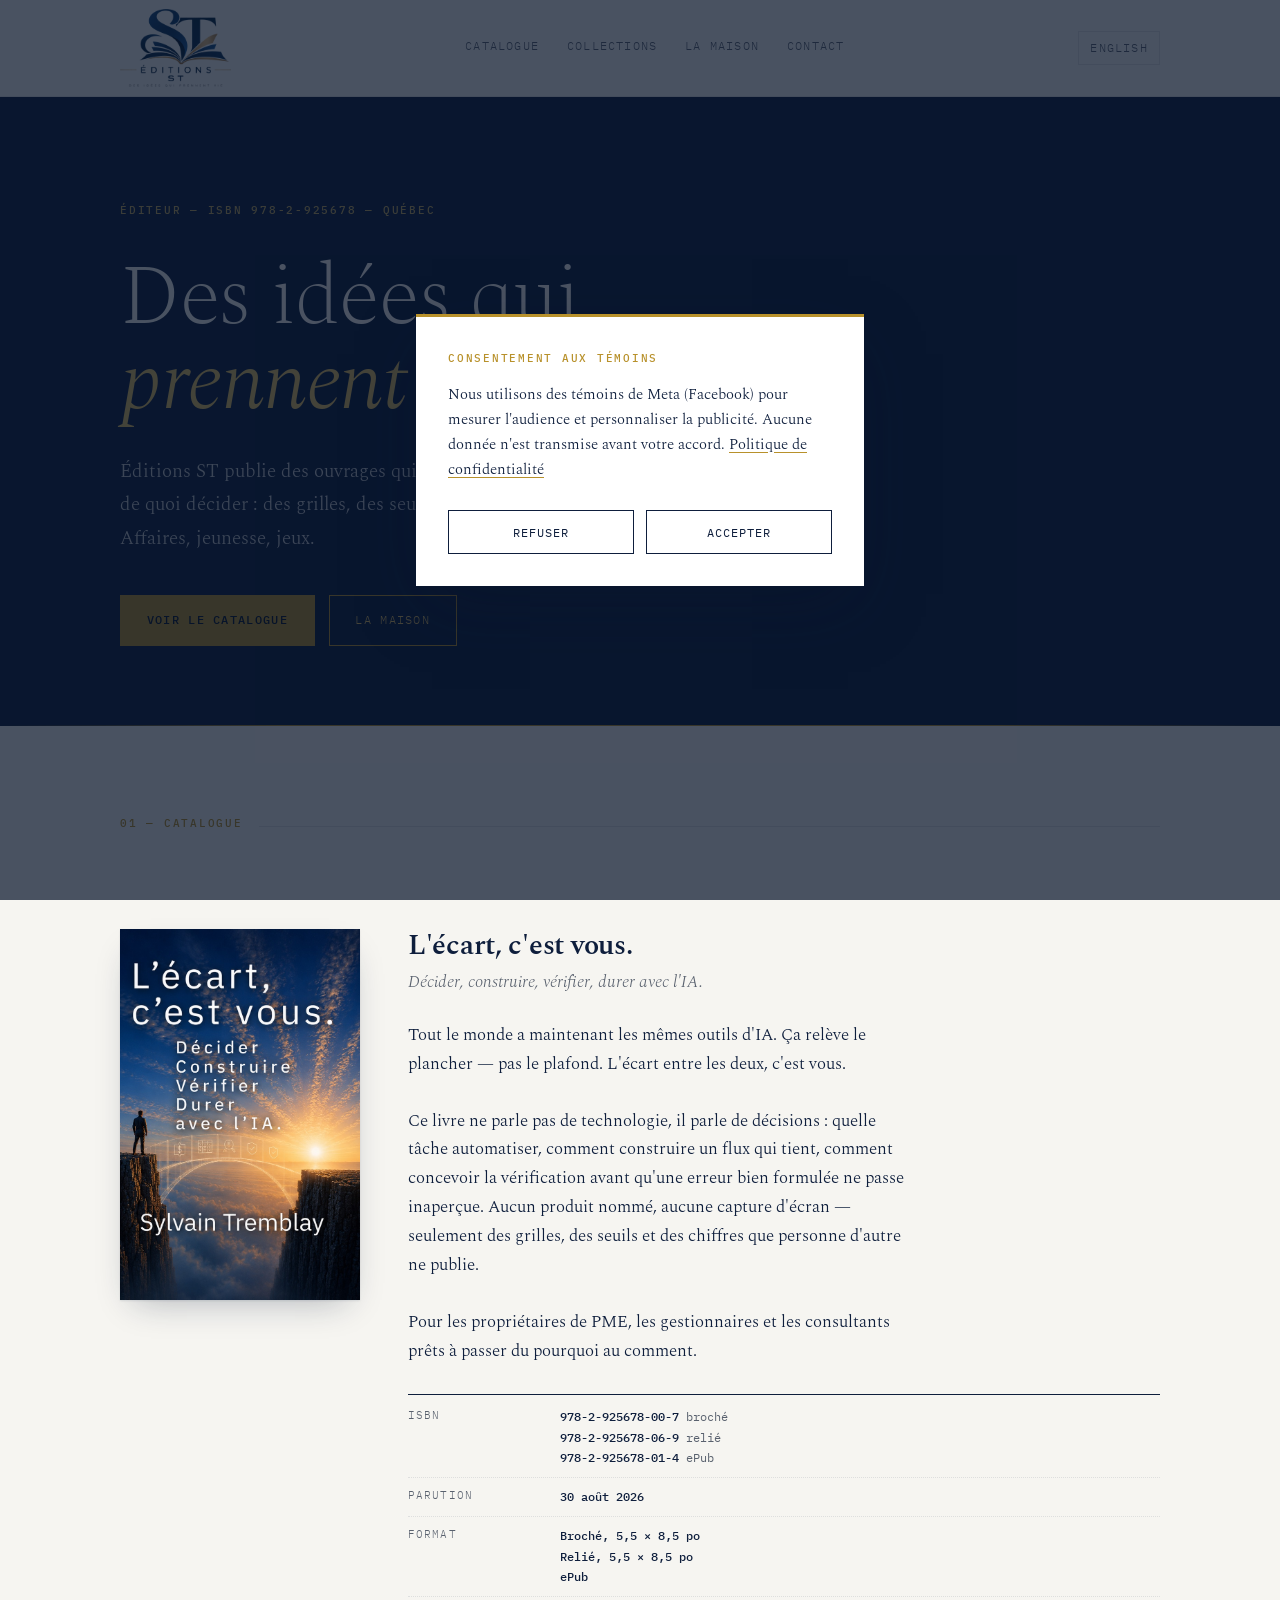
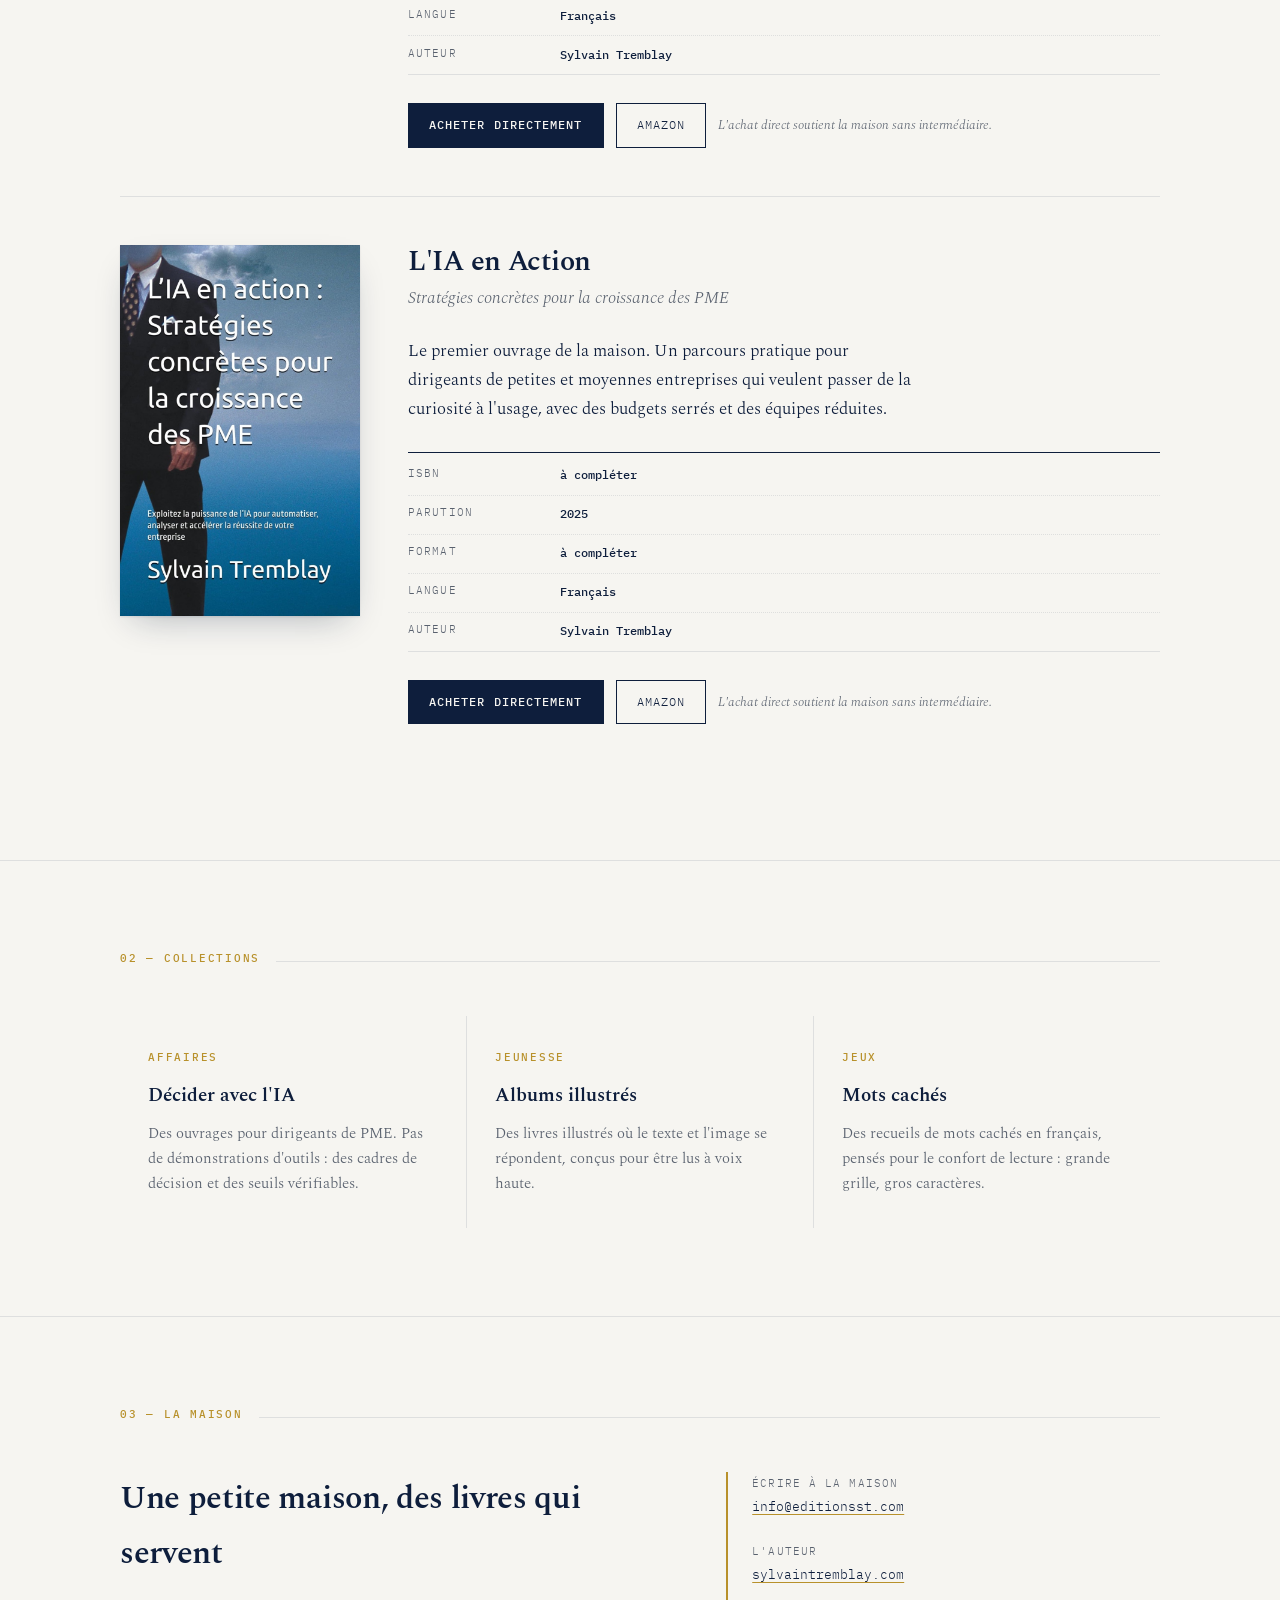
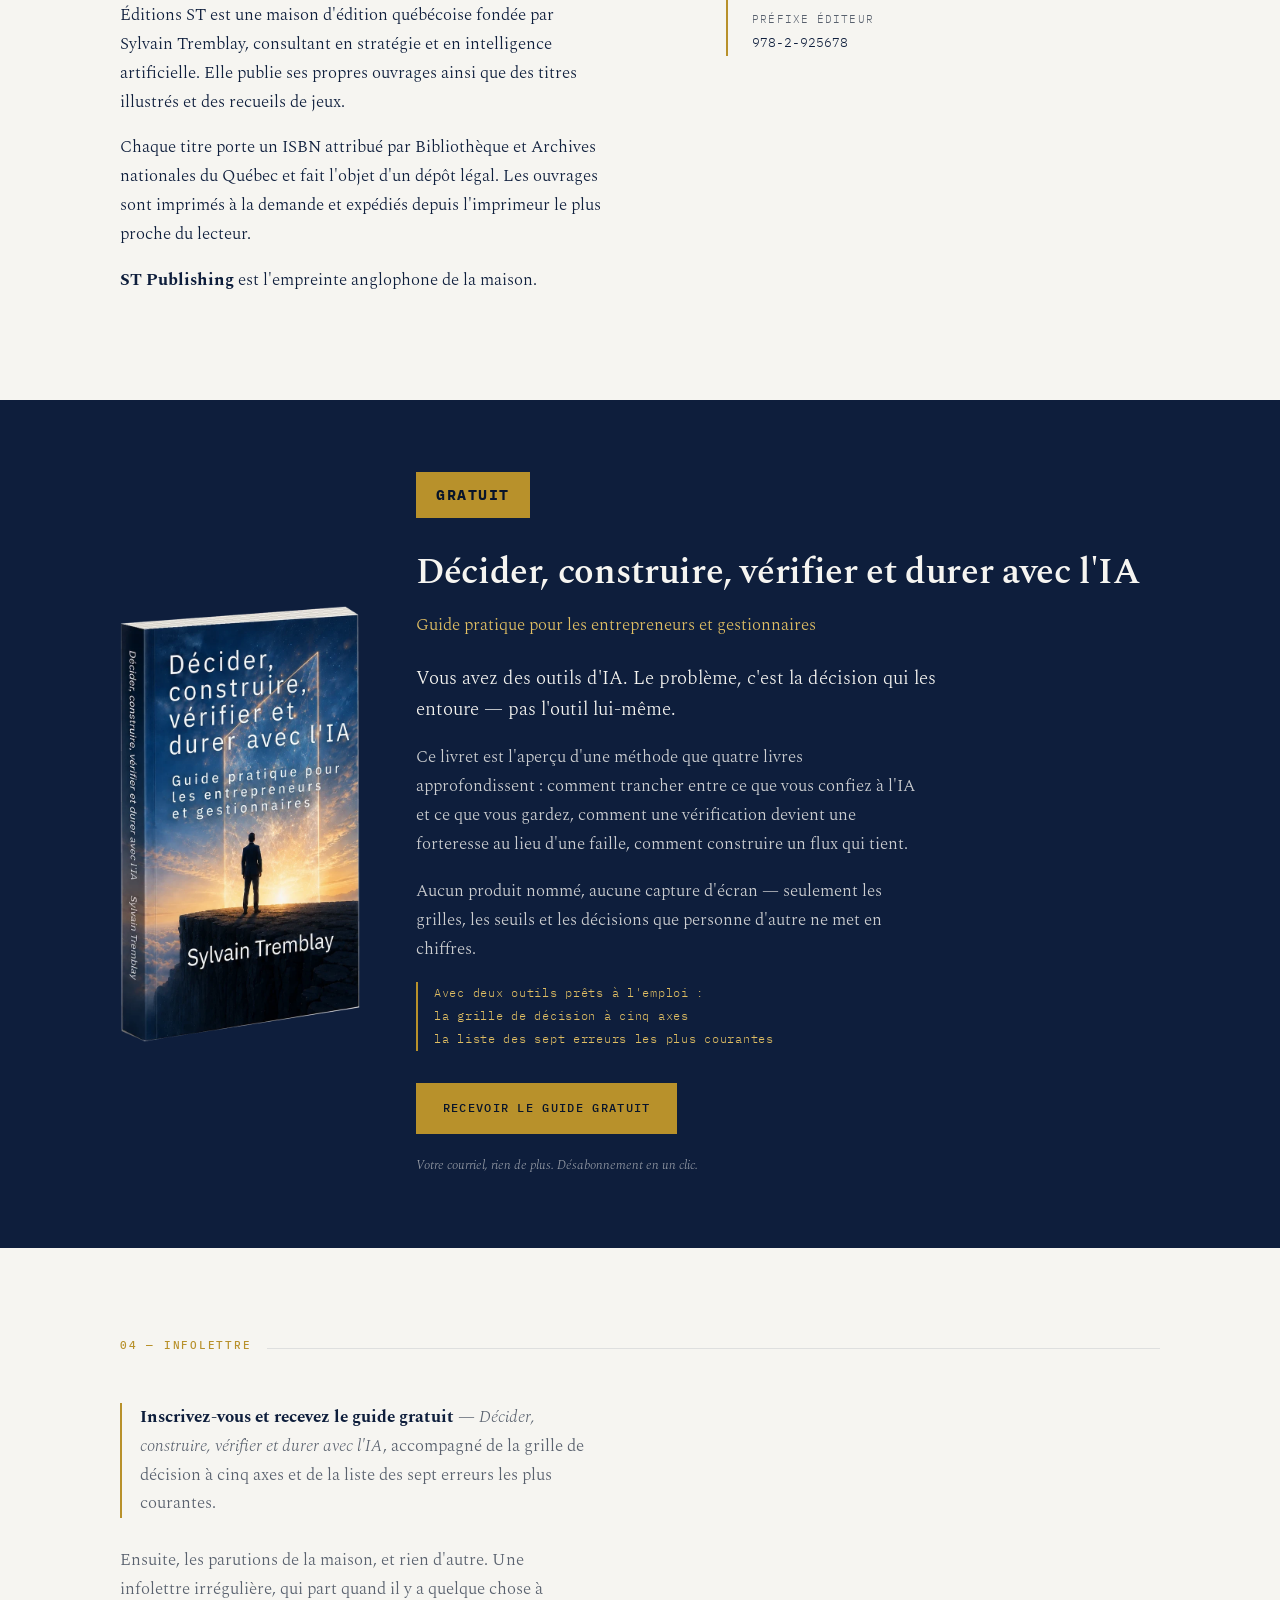
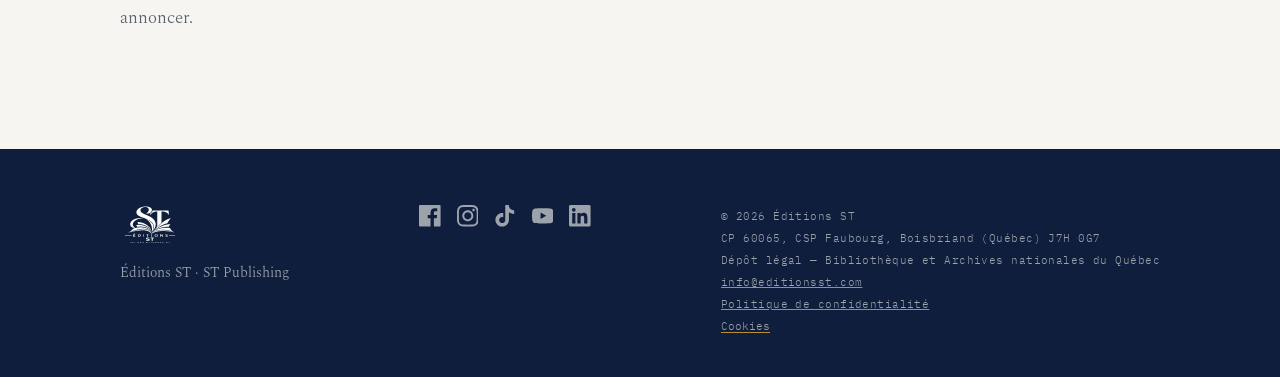
==== index.html @ 766abfbe "Ajoute les pages d'atterrissage du guide gratuit, sans modale bloquante Les publicités Meta arrivaie" ====
<!DOCTYPE html>
<html lang="fr-CA">
<head>
<meta charset="utf-8">
<meta name="viewport" content="width=device-width, initial-scale=1">
<script>
/* Les publicités du guide gratuit arrivent sur /#guide. Elles vont maintenant
   à la page d'atterrissage (formulaire dès le premier écran, sans modale) ;
   la chaîne de requête — UTM, fbclid — est conservée. Aucun lien interne du
   site n'utilise cette ancre. */
if (location.hash === "#guide") location.replace("/guide-gratuit/" + location.search);
</script>
<title>Éditions ST — Des idées qui prennent vie</title>
<meta name="description" content="Maison d'édition québécoise. Ouvrages d'affaires, jeunesse et jeux. Éditeur de Sylvain Tremblay.">
<link rel="canonical" href="https://editionsst.com/">
<link rel="alternate" hreflang="fr-CA" href="https://editionsst.com/">
<link rel="alternate" hreflang="en" href="https://editionsst.com/en/">
<link rel="alternate" hreflang="x-default" href="https://editionsst.com/">
<meta property="og:title" content="Éditions ST — Des idées qui prennent vie">
<meta property="og:description" content="Maison d'édition québécoise. Ouvrages d'affaires, jeunesse et jeux.">
<meta property="og:type" content="website">
<meta property="og:locale" content="fr_CA">
<meta property="og:url" content="https://editionsst.com/">
<meta property="og:image" content="https://editionsst.com/assets/og-editions-st.png">
<link rel="icon" href="assets/icone-st.png">
<link rel="preconnect" href="https://fonts.googleapis.com">
<link rel="preconnect" href="https://fonts.gstatic.com" crossorigin>
<link href="https://fonts.googleapis.com/css2?family=Spectral:ital,wght@0,200;0,300;0,400;0,600;0,700;1,300;1,400&family=IBM+Plex+Mono:wght@400;500&display=swap" rel="stylesheet">
<link rel="stylesheet" href="assets/style.css">
<script type="application/ld+json">
{
  "@context": "https://schema.org",
  "@graph": [
    {
      "@type": "Organization",
      "@id": "https://editionsst.com/#editions-st",
      "name": "Éditions ST",
      "url": "https://editionsst.com/",
      "logo": "https://editionsst.com/assets/logo-editions-st.png",
      "email": "info@editionsst.com",
      "address": {
        "@type": "PostalAddress",
        "addressRegion": "QC",
        "addressCountry": "CA"
      },
      "founder": {
        "@id": "https://sylvaintremblay.com/#sylvain-tremblay"
      },
      "description": "Maison d'édition québécoise fondée par Sylvain Tremblay. Chaque titre porte un ISBN attribué par Bibliothèque et Archives nationales du Québec et fait l'objet d'un dépôt légal."
    },
    {
      "@type": "Person",
      "@id": "https://sylvaintremblay.com/#sylvain-tremblay",
      "name": "Sylvain Tremblay",
      "url": "https://sylvaintremblay.com"
    },
    {
      "@type": "Book",
      "@id": "https://editionsst.com/#lecart-cest-vous",
      "name": "L'écart, c'est vous.",
      "author": {
        "@id": "https://sylvaintremblay.com/#sylvain-tremblay"
      },
      "publisher": {
        "@id": "https://editionsst.com/#editions-st"
      },
      "inLanguage": "fr-CA",
      "datePublished": "2026-08-30",
      "image": "https://editionsst.com/assets/couverture-lecart-cest-vous.jpg",
      "description": "Tout le monde a maintenant les mêmes outils d'IA. Ça relève le plancher — pas le plafond. L'écart entre les deux, c'est vous. Ce livre ne parle pas de technologie, il parle de décisions : quelle tâche automatiser, comment construire un flux qui tient, comment concevoir la vérification avant qu'une erreur bien formulée ne passe inaperçue. Aucun produit nommé, aucune capture d'écran — seulement des grilles, des seuils et des chiffres que personne d'autre ne publie. Pour les propriétaires de PME, les gestionnaires et les consultants prêts à passer du pourquoi au comment.",
      "sameAs": [
        "https://books.by/st-publishing/lecart-cest-vous",
        "https://www.amazon.ca/dp/B0HFWV11BX"
      ],
      "alternativeHeadline": "Décider, construire, vérifier, durer avec l'IA.",
      "isbn": "978-2-925678-00-7",
      "workExample": [
        {
          "@type": "Book",
          "bookFormat": "https://schema.org/Paperback",
          "isbn": "978-2-925678-00-7",
          "inLanguage": "fr-CA"
        },
        {
          "@type": "Book",
          "bookFormat": "https://schema.org/Hardcover",
          "isbn": "978-2-925678-06-9",
          "inLanguage": "fr-CA"
        },
        {
          "@type": "Book",
          "bookFormat": "https://schema.org/EBook",
          "isbn": "978-2-925678-01-4",
          "inLanguage": "fr-CA"
        }
      ]
    },
    {
      "@type": "Book",
      "@id": "https://editionsst.com/#lia-en-action",
      "name": "L'IA en Action",
      "author": {
        "@id": "https://sylvaintremblay.com/#sylvain-tremblay"
      },
      "publisher": {
        "@id": "https://editionsst.com/#editions-st"
      },
      "inLanguage": "fr-CA",
      "datePublished": "2025",
      "image": "https://editionsst.com/assets/couverture-lia-en-action.jpg",
      "description": "Le premier ouvrage de la maison. Un parcours pratique pour dirigeants de petites et moyennes entreprises qui veulent passer de la curiosité à l'usage, avec des budgets serrés et des équipes réduites.",
      "sameAs": [
        "https://books.by/st-publishing/lia-en-action",
        "https://www.amazon.ca/dp/B0FLF2NHRM"
      ],
      "alternativeHeadline": "Stratégies concrètes pour la croissance des PME"
    }
  ]
}
</script>
<!-- Pixel Meta : chargé uniquement après consentement, voir assets/consentement.js -->
<script src="assets/consentement.js" defer></script>
<script src="assets/infolettre.js" defer></script>
<script src="assets/promo.js" defer></script>
</head>
<body>

<header class="bandeau">
  <div class="enveloppe">
    <a class="marque" href="#">
      <img src="assets/logo-editions-st.png" alt="Éditions ST">
    </a>
    <nav class="menu">
      <a href="#catalogue">Catalogue</a>
      <a href="#collections">Collections</a>
      <a href="#maison">La maison</a>
      <a href="#contact">Contact</a>
    </nav>
    <a class="langue" href="/en/" hreflang="en" lang="en">English</a>
  </div>
</header>

<section class="hero">
  <div class="enveloppe">
    <span class="etiquette prefixe">Éditeur — ISBN 978-2-925678 — Québec</span>
    <h1>Des idées qui <em>prennent vie</em></h1>
    <p>Éditions ST publie des ouvrages qui donnent au lecteur de quoi décider : des grilles, des seuils, des repères. Affaires, jeunesse, jeux.</p>
    <div class="actions">
      <a class="bouton plein" href="#catalogue">Voir le catalogue</a>
      <a class="bouton vide" href="#maison">La maison</a>
    </div>
  </div>
</section>

<section class="section" id="catalogue">
  <div class="enveloppe">
    <div class="titre-section">
      <span class="etiquette">01 — Catalogue</span>
      <span class="trait"></span>
    </div>

    <article class="ouvrage">
      <div class="couverture liee">
        <a href="/lecart-cest-vous/"><img src="assets/couverture-lecart-cest-vous.jpg" alt="Couverture de L'écart, c'est vous."></a>
      </div>
      <div>
        <h3><a href="/lecart-cest-vous/">L'écart, c'est vous.</a></h3>
        <p class="sous-titre">Décider, construire, vérifier, durer avec l'IA.</p>
        <p class="resume">Tout le monde a maintenant les mêmes outils d'IA. Ça relève le plancher — pas le plafond. L'écart entre les deux, c'est vous.</p>
        <p class="resume">Ce livre ne parle pas de technologie, il parle de décisions : quelle tâche automatiser, comment construire un flux qui tient, comment concevoir la vérification avant qu'une erreur bien formulée ne passe inaperçue. Aucun produit nommé, aucune capture d'écran — seulement des grilles, des seuils et des chiffres que personne d'autre ne publie.</p>
        <p class="resume">Pour les propriétaires de PME, les gestionnaires et les consultants prêts à passer du pourquoi au comment.</p>
        <dl class="fiche">
          <div><dt>ISBN</dt><dd>978-2-925678-00-7 <span class="mention-format">broché</span><br>978-2-925678-06-9 <span class="mention-format">relié</span><br>978-2-925678-01-4 <span class="mention-format">ePub</span></dd></div>
          <div><dt>Parution</dt><dd>30 août 2026</dd></div>
          <div><dt>Format</dt><dd>Broché, 5,5 × 8,5 po<br>Relié, 5,5 × 8,5 po<br>ePub</dd></div>
          <div><dt>Langue</dt><dd>Français</dd></div>
          <div><dt>Auteur</dt><dd>Sylvain Tremblay</dd></div>
        </dl>
        <div class="achats">
          <a class="achat direct" href="https://books.by/st-publishing/lecart-cest-vous" rel="noopener">Acheter directement</a>
          <a class="achat autre" href="https://www.amazon.ca/dp/B0HFWV11BX" rel="noopener">Amazon</a>
          <span class="note-achat">L'achat direct soutient la maison sans intermédiaire.</span>
        </div>
      </div>
    </article>

    <article class="ouvrage">
      <div class="couverture liee">
        <a href="/lia-en-action/"><img src="assets/couverture-lia-en-action.jpg" alt="Couverture de L'IA en Action"></a>
      </div>
      <div>
        <h3><a href="/lia-en-action/">L'IA en Action</a></h3>
        <p class="sous-titre">Stratégies concrètes pour la croissance des PME</p>
        <p class="resume">Le premier ouvrage de la maison. Un parcours pratique pour dirigeants de petites et moyennes entreprises qui veulent passer de la curiosité à l'usage, avec des budgets serrés et des équipes réduites.</p>
        <dl class="fiche">
          <div><dt>ISBN</dt><dd class="a-completer">à compléter</dd></div>
          <div><dt>Parution</dt><dd>2025</dd></div>
          <div><dt>Format</dt><dd class="a-completer">à compléter</dd></div>
          <div><dt>Langue</dt><dd>Français</dd></div>
          <div><dt>Auteur</dt><dd>Sylvain Tremblay</dd></div>
        </dl>
        <div class="achats">
          <a class="achat direct" href="https://books.by/st-publishing/lia-en-action" rel="noopener">Acheter directement</a>
          <a class="achat autre" href="https://www.amazon.ca/dp/B0FLF2NHRM" rel="noopener">Amazon</a>
          <span class="note-achat">L'achat direct soutient la maison sans intermédiaire.</span>
        </div>
      </div>
    </article>
  </div>
</section>

<section class="section" id="collections">
  <div class="enveloppe">
    <div class="titre-section">
      <span class="etiquette">02 — Collections</span>
      <span class="trait"></span>
    </div>
    <div class="collections">
      <div class="collection">
        <span class="etiquette">Affaires</span>
        <h3>Décider avec l'IA</h3>
        <p>Des ouvrages pour dirigeants de PME. Pas de démonstrations d'outils : des cadres de décision et des seuils vérifiables.</p>
      </div>
      <div class="collection">
        <span class="etiquette">Jeunesse</span>
        <h3>Albums illustrés</h3>
        <p>Des livres illustrés où le texte et l'image se répondent, conçus pour être lus à voix haute.</p>
      </div>
      <div class="collection">
        <span class="etiquette">Jeux</span>
        <h3>Mots cachés</h3>
        <p>Des recueils de mots cachés en français, pensés pour le confort de lecture : grande grille, gros caractères.</p>
      </div>
    </div>
  </div>
</section>

<section class="section" id="maison">
  <div class="enveloppe">
    <div class="titre-section">
      <span class="etiquette">03 — La maison</span>
      <span class="trait"></span>
    </div>
    <div class="maison">
      <div>
        <h2 style="margin-bottom:1.25rem">Une petite maison, des livres qui servent</h2>
        <p>Éditions ST est une maison d'édition québécoise fondée par Sylvain Tremblay, consultant en stratégie et en intelligence artificielle. Elle publie ses propres ouvrages ainsi que des titres illustrés et des recueils de jeux.</p>
        <p>Chaque titre porte un ISBN attribué par Bibliothèque et Archives nationales du Québec et fait l'objet d'un dépôt légal. Les ouvrages sont imprimés à la demande et expédiés depuis l'imprimeur le plus proche du lecteur.</p>
        <p><strong>ST Publishing</strong> est l'empreinte anglophone de la maison.</p>
      </div>
      <div class="coordonnees" id="contact">
        <span>Écrire à la maison</span>
        <a href="mailto:info@editionsst.com">info@editionsst.com</a>
        <span>L'auteur</span>
        <a href="https://sylvaintremblay.com">sylvaintremblay.com</a>
        <span>Préfixe éditeur</span>
        978-2-925678
      </div>
    </div>
  </div>
</section>

<section class="gratuit" id="guide">
  <div class="enveloppe">
    <figure class="couverture-guide">
      <img src="assets/couverture-guide-decider-construire-3d.webp" alt="Le guide Décider, construire, vérifier et durer avec l'IA, vu de trois quarts" width="620" height="1126">
    </figure>
    <div>
      <span class="pastille">Gratuit</span>
      <a class="bouton plein cta-mobile" href="#infolettre">Recevoir le guide gratuit</a>
      <h2>Décider, construire, vérifier et durer avec l'IA</h2>
      <p class="sous-titre">Guide pratique pour les entrepreneurs et gestionnaires</p>
      <p class="accroche">Vous avez des outils d'IA. Le problème, c'est la décision qui les entoure — pas l'outil lui-même.</p>
      <p class="detail">Ce livret est l'aperçu d'une méthode que quatre livres approfondissent : comment trancher entre ce que vous confiez à l'IA et ce que vous gardez, comment une vérification devient une forteresse au lieu d'une faille, comment construire un flux qui tient.</p>
      <p class="detail">Aucun produit nommé, aucune capture d'écran — seulement les grilles, les seuils et les décisions que personne d'autre ne met en chiffres.</p>
      <p class="cadeaux">Avec deux outils prêts à l'emploi :<br>la grille de décision à cinq axes<br>la liste des sept erreurs les plus courantes</p>
      <div class="actions">
        <a class="bouton plein" href="#infolettre">Recevoir le guide gratuit</a>
      </div>
      <p class="mention">Votre courriel, rien de plus. Désabonnement en un clic.</p>
    </div>
  </div>
</section>

<section class="section" id="infolettre">
  <div class="enveloppe">
    <div class="titre-section">
      <span class="etiquette">04 — Infolettre</span>
      <span class="trait"></span>
    </div>
    <div class="infolettre">
      <p class="offre"><strong>Inscrivez-vous et recevez le guide gratuit</strong> — <em>Décider, construire, vérifier et durer avec l'IA</em>, accompagné de la grille de décision à cinq axes et de la liste des sept erreurs les plus courantes.</p>
      <p>Ensuite, les parutions de la maison, et rien d'autre. Une infolettre irrégulière, qui part quand il y a quelque chose à annoncer.</p>
      <script async src="https://eocampaign1.com/form/5be2a722-a8c5-11f1-b844-5f5ccf2ed10a.js" data-form="5be2a722-a8c5-11f1-b844-5f5ccf2ed10a"></script>
    </div>
  </div>
</section>

<footer class="pied">
  <div class="enveloppe">
    <div>
      <img src="assets/logo-editions-st-blanc.png" alt="Éditions ST">
      <div>Éditions ST · ST Publishing</div>
    </div>
    <div class="reseaux" aria-label="Réseaux sociaux">
      <a href="https://www.facebook.com/profile.php?id=61593653886835" aria-label="Facebook" title="Facebook"><svg viewBox="0 0 24 24" fill="currentColor" aria-hidden="true"><path d="M22.675 0h-21.35C.595 0 0 .592 0 1.326v21.348C0 23.408.595 24 1.325 24H12.82V14.706h-3.13v-3.62h3.13V8.413c0-3.1 1.894-4.788 4.659-4.788 1.325 0 2.464.099 2.795.143v3.24h-1.918c-1.504 0-1.795.715-1.795 1.763v2.312h3.587l-.467 3.62h-3.12V24h6.116C23.406 24 24 23.408 24 22.674V1.326C24 .592 23.406 0 22.675 0z"/></svg></a>
      <a href="https://www.instagram.com/editions_st/" aria-label="Instagram" title="Instagram"><svg viewBox="0 0 24 24" fill="currentColor" aria-hidden="true"><path d="M12 0C8.74 0 8.333.015 7.053.072 5.775.132 4.905.333 4.14.63c-.789.306-1.459.717-2.126 1.384S.935 3.35.63 4.14C.333 4.905.131 5.775.072 7.053.012 8.333 0 8.74 0 12s.015 3.667.072 4.947c.06 1.277.261 2.148.558 2.913.306.788.717 1.459 1.384 2.126.667.666 1.336 1.079 2.126 1.384.766.296 1.636.499 2.913.558C8.333 23.988 8.74 24 12 24s3.667-.015 4.947-.072c1.277-.06 2.148-.262 2.913-.558.788-.306 1.459-.718 2.126-1.384.666-.667 1.079-1.335 1.384-2.126.296-.765.499-1.636.558-2.913.06-1.28.072-1.687.072-4.947s-.015-3.667-.072-4.947c-.06-1.277-.262-2.149-.558-2.913-.306-.789-.718-1.459-1.384-2.126C21.319 1.347 20.651.935 19.86.63c-.765-.297-1.636-.499-2.913-.558C15.667.012 15.26 0 12 0zm0 2.16c3.203 0 3.585.016 4.85.071 1.17.055 1.805.249 2.227.415.562.217.96.477 1.382.896.419.42.679.819.896 1.381.164.422.36 1.057.413 2.227.057 1.266.07 1.646.07 4.85s-.015 3.585-.074 4.85c-.061 1.17-.256 1.805-.421 2.227-.224.562-.479.96-.899 1.382-.419.419-.824.679-1.38.896-.42.164-1.065.36-2.235.413-1.274.057-1.649.07-4.859.07-3.211 0-3.586-.015-4.859-.074-1.171-.061-1.816-.256-2.236-.421-.569-.224-.96-.479-1.379-.899-.421-.419-.69-.824-.9-1.38-.165-.42-.359-1.065-.42-2.235-.045-1.26-.061-1.649-.061-4.844 0-3.196.016-3.586.061-4.861.061-1.17.255-1.814.42-2.234.21-.57.479-.96.9-1.381.419-.419.81-.689 1.379-.898.42-.166 1.051-.361 2.221-.421 1.275-.045 1.65-.06 4.859-.06l.045.03zm0 3.678c-3.405 0-6.162 2.76-6.162 6.162 0 3.405 2.76 6.162 6.162 6.162 3.405 0 6.162-2.76 6.162-6.162 0-3.405-2.76-6.162-6.162-6.162zM12 16c-2.21 0-4-1.79-4-4s1.79-4 4-4 4 1.79 4 4-1.79 4-4 4zm7.846-10.405c0 .795-.646 1.44-1.44 1.44-.795 0-1.44-.646-1.44-1.44 0-.794.646-1.439 1.44-1.439.793-.001 1.44.645 1.44 1.439z"/></svg></a>
      <a href="https://www.tiktok.com/@editions.st" aria-label="TikTok" title="TikTok"><svg viewBox="0 0 24 24" fill="currentColor" aria-hidden="true"><path d="M12.525.02c1.31-.02 2.61-.01 3.91-.02.08 1.53.63 3.09 1.75 4.17 1.12 1.11 2.7 1.62 4.24 1.79v4.03c-1.44-.05-2.89-.35-4.2-.97-.57-.26-1.1-.59-1.62-.93-.01 2.92.01 5.84-.02 8.75-.08 1.4-.54 2.79-1.35 3.94-1.31 1.92-3.58 3.17-5.91 3.21-1.43.08-2.86-.31-4.08-1.03-2.02-1.19-3.44-3.37-3.65-5.71-.02-.5-.03-1-.01-1.49.18-1.9 1.12-3.72 2.58-4.96 1.66-1.44 3.98-2.13 6.15-1.72.02 1.48-.04 2.96-.04 4.44-.99-.32-2.15-.23-3.02.37-.63.41-1.11 1.04-1.36 1.75-.21.51-.15 1.07-.14 1.61.24 1.64 1.82 3.02 3.5 2.87 1.12-.01 2.19-.66 2.77-1.61.19-.33.4-.67.41-1.06.1-1.79.06-3.57.07-5.36.01-4.03-.01-8.05.02-12.07z"/></svg></a>
      <a href="https://www.youtube.com/@EditionsST" aria-label="YouTube" title="YouTube"><svg viewBox="0 0 24 24" fill="currentColor" aria-hidden="true"><path d="M23.498 6.186a3.016 3.016 0 0 0-2.122-2.136C19.505 3.545 12 3.545 12 3.545s-7.505 0-9.377.505A3.017 3.017 0 0 0 .502 6.186 31.6 31.6 0 0 0 0 12a31.6 31.6 0 0 0 .502 5.814 3.016 3.016 0 0 0 2.122 2.136c1.871.505 9.376.505 9.376.505s7.505 0 9.377-.505a3.015 3.015 0 0 0 2.122-2.136A31.6 31.6 0 0 0 24 12a31.6 31.6 0 0 0-.502-5.814zM9.545 15.568V8.432L15.818 12l-6.273 3.568z"/></svg></a>
      <a href="https://www.linkedin.com/company/%C3%A9ditions-st/" aria-label="LinkedIn" title="LinkedIn"><svg viewBox="0 0 24 24" fill="currentColor" aria-hidden="true"><path d="M20.447 20.452h-3.554v-5.569c0-1.328-.027-3.037-1.852-3.037-1.853 0-2.136 1.445-2.136 2.939v5.667H9.351V9h3.414v1.561h.046c.477-.9 1.637-1.85 3.37-1.85 3.601 0 4.267 2.37 4.267 5.455v6.286zM5.337 7.433a2.062 2.062 0 1 1 0-4.125 2.062 2.062 0 0 1 0 4.125zM7.119 20.452H3.554V9h3.565v11.452zM22.225 0H1.771C.792 0 0 .774 0 1.729v20.542C0 23.227.792 24 1.771 24h20.451C23.2 24 24 23.227 24 22.271V1.729C24 .774 23.2 0 22.222 0z"/></svg></a>
    </div>
    <div class="legal">
      © <span id="annee">2026</span> Éditions ST<br>
      CP 60065, CSP Faubourg, Boisbriand (Québec) J7H 0G7<br>
      Dépôt légal — Bibliothèque et Archives nationales du Québec<br>
      <a href="mailto:info@editionsst.com">info@editionsst.com</a><br>
      <a href="/confidentialite/">Politique de confidentialité</a><br>
      <button type="button" class="lien-cookies" data-cookies-preferences>Cookies</button>
    </div>
  </div>
</footer>

<script>document.getElementById('annee').textContent=new Date().getFullYear();</script>
<!-- Cloudflare Web Analytics --><script type='module' src='https://static.cloudflareinsights.com/beacon.min.js' data-cf-beacon='{"token": "33d57bd1f9394815b605dad995699d8e"}'></script><!-- End Cloudflare Web Analytics -->
</body>
</html>
---- assets/style.css ----
:root{
  --encre:#0E1E3C;
  --encre-profond:#08142A;
  --encre-voile:rgba(14,30,60,.10);
  --or:#B8912B;
  --or-clair:#E0BE63;
  --papier:#F6F5F1;
  --papier-pur:#FFFFFF;
  --gris:#59616E;
  --mesure:68rem;
  /* Hauteur de référence des logos du bandeau. Les deux marques sont recadrées au
     contenu (aucune marge dans le PNG), donc c'est la hauteur réellement visible. */
  --hauteur-logo:4.5rem;
  /* Correction optique, voir CLAUDE.md : à hauteur totale égale l'emblème français
     paraît plus petit, son nom tenant sur deux lignes contre une en anglais. */
  --echelle-logo:1;
}
*{box-sizing:border-box}
html{scroll-behavior:smooth}
@media (prefers-reduced-motion:reduce){html{scroll-behavior:auto}*{animation:none!important;transition:none!important}}
body{
  margin:0;
  background:var(--papier);
  color:var(--encre);
  font-family:"Spectral",Georgia,serif;
  font-weight:300;
  font-size:1.0625rem;
  line-height:1.7;
  -webkit-font-smoothing:antialiased;
}
img{max-width:100%;display:block}
a{color:inherit}
:focus-visible{outline:2px solid var(--or);outline-offset:3px}

.enveloppe{width:100%;max-width:var(--mesure);margin:0 auto;padding:0 1.5rem}

/* ---- Étiquette monospace : la trame bibliographique de la maison ---- */
.etiquette{
  font-family:"IBM Plex Mono",ui-monospace,monospace;
  font-size:.6875rem;
  letter-spacing:.16em;
  text-transform:uppercase;
  font-weight:500;
}

/* ---- En-tête ---- */
.bandeau{
  position:sticky;top:0;z-index:20;
  background:rgba(246,245,241,.94);
  backdrop-filter:saturate(1.4) blur(8px);
  border-bottom:1px solid var(--encre-voile);
}
.bandeau .enveloppe{
  display:flex;align-items:center;justify-content:space-between;
  gap:1.5rem;min-height:calc(var(--hauteur-logo) + 1.5rem);
}
.marque{display:flex;align-items:center;gap:.75rem;text-decoration:none}
.marque img{height:calc(var(--hauteur-logo) * var(--echelle-logo));width:auto}
/* Le dessin livre+ST occupe 70,8 % de la hauteur du fichier français contre 75,9 %
   du fichier anglais : sans ce facteur, le livre français sort 7,2 % plus court.
   Seule l'image grandit — le min-height du bandeau reste calé sur --hauteur-logo,
   donc les deux pages gardent un bandeau de même hauteur. */
:root:lang(fr){--echelle-logo:1.072}
.marque .nom{font-weight:600;letter-spacing:.02em;font-size:1.0625rem}
.menu{display:flex;gap:1.75rem;align-items:center}
.menu a{
  text-decoration:none;color:var(--gris);
  font-family:"IBM Plex Mono",monospace;font-size:.75rem;
  letter-spacing:.1em;text-transform:uppercase;
  padding-bottom:2px;border-bottom:1px solid transparent;
  transition:color .2s,border-color .2s;
}
.menu a:hover{color:var(--encre);border-color:var(--or)}
@media(max-width:44rem){.menu{display:none}}

/* ---- Hero ---- */
.hero{
  background:var(--encre);
  color:var(--papier);
  padding:6.5rem 0 5rem;
  position:relative;overflow:hidden;
}
.hero::after{
  content:"";position:absolute;left:0;right:0;bottom:0;height:1px;
  background:linear-gradient(90deg,transparent,var(--or) 22%,var(--or) 78%,transparent);
}
.hero .prefixe{
  color:var(--or-clair);opacity:.85;margin-bottom:2.25rem;
  display:block;
}
.hero h1{
  font-weight:200;
  font-size:clamp(2.75rem,8vw,5.25rem);
  line-height:1.02;
  letter-spacing:-.015em;
  margin:0 0 1.75rem;
  max-width:16ch;
}
.hero h1 em{font-style:italic;color:var(--or-clair);font-weight:300}
.hero p{
  max-width:46ch;font-size:1.1875rem;line-height:1.75;
  color:rgba(246,245,241,.78);margin:0 0 2.5rem;
}
.actions{display:flex;flex-wrap:wrap;gap:.875rem}
.bouton{
  display:inline-block;text-decoration:none;
  font-family:"IBM Plex Mono",monospace;font-size:.75rem;
  letter-spacing:.11em;text-transform:uppercase;
  padding:.9rem 1.6rem;border:1px solid var(--or);
  transition:background .2s,color .2s;
}
.bouton.plein{background:var(--or);color:var(--encre-profond);font-weight:500}
.bouton.plein:hover{background:var(--or-clair)}
.bouton.vide{color:var(--or-clair)}
.bouton.vide:hover{background:rgba(184,145,43,.14)}

/* ---- Sections ---- */
/* Le bandeau est collant et haut de 96px : sans ce décalage, arriver par une
   ancre place le haut de la section sous le bandeau. */
section[id]{scroll-margin-top:6.5rem}
.section{padding:5.5rem 0}
.section + .section{border-top:1px solid var(--encre-voile)}
.titre-section{
  display:flex;align-items:baseline;gap:1rem;
  margin:0 0 3rem;
}
.titre-section .etiquette{color:var(--or);white-space:nowrap}
.titre-section .trait{flex:1;height:1px;background:var(--encre-voile)}
h2{
  font-weight:600;font-size:clamp(1.5rem,3.5vw,2rem);
  letter-spacing:-.01em;margin:0;
}

/* ---- Fiche d'ouvrage : le catalogue d'éditeur ---- */
.ouvrage{
  display:grid;
  grid-template-columns:minmax(0,15rem) minmax(0,1fr);
  gap:3rem;
  padding:3rem 0;
}
.ouvrage + .ouvrage{border-top:1px solid var(--encre-voile)}
.couverture{
  background:var(--papier-pur);
  box-shadow:0 1px 2px rgba(14,30,60,.10),0 14px 34px -14px rgba(14,30,60,.32);
  aspect-ratio:11/17;
  display:flex;align-items:center;justify-content:center;
  overflow:hidden;
}
.couverture img{width:100%;height:100%;object-fit:cover}
/* Couverture cliquable, quand l'ouvrage a sa page de vente. La classe est
   explicite plutôt qu'un :has(), pour ne dépendre d'aucun sélecteur récent.
   Le soulèvement au survol est annulé par prefers-reduced-motion. */
.couverture.liee a{display:block;width:100%;height:100%}
.couverture.liee{transition:transform .25s,box-shadow .25s}
.couverture.liee:hover{
  transform:translateY(-3px);
  box-shadow:0 2px 4px rgba(14,30,60,.12),0 22px 44px -16px rgba(14,30,60,.40);
}

/* Titre d'ouvrage menant à sa page dédiée : lien discret, filet or au survol. */
.ouvrage h3 a{color:inherit;text-decoration:none}
.ouvrage h3 a:hover{text-decoration:underline;text-decoration-color:var(--or);text-underline-offset:5px}
.ouvrage h3{
  font-weight:600;font-size:1.75rem;line-height:1.2;
  margin:0 0 .35rem;letter-spacing:-.01em;
}
.sous-titre{
  font-style:italic;color:var(--gris);
  font-size:1.0625rem;margin:0 0 1.5rem;
}
.resume{margin:0 0 1.75rem;max-width:56ch}

/* La fiche bibliographique — signature de la page */
.fiche{
  border-top:1px solid var(--encre);
  border-bottom:1px solid var(--encre-voile);
  margin:0 0 1.75rem;padding:.25rem 0 0;
  font-family:"IBM Plex Mono",monospace;
  font-size:.75rem;
}
/* Sous un titre de section (pages d'ouvrage), le filet du titre suffit :
   la bordure de la fiche ferait un second trait juste en dessous. */
.titre-section + .fiche{border-top:0;padding-top:0}
.fiche div{
  display:flex;gap:1rem;
  padding:.55rem 0;
  border-bottom:1px dotted var(--encre-voile);
}
.fiche div:last-child{border-bottom:0}
.fiche dt{
  flex:0 0 8.5rem;margin:0;
  letter-spacing:.1em;text-transform:uppercase;
  color:var(--gris);font-size:.6875rem;line-height:1.55;
}
.fiche dd{margin:0;color:var(--encre);font-weight:500}
.a-completer{color:#9AA1AC;font-weight:400}
/* Un ISBN par format : le numéro garde le poids de la fiche, le format s'efface. */
.fiche .mention-format{color:var(--gris);font-weight:400}

.achats{display:flex;flex-wrap:wrap;gap:.75rem;align-items:center}
.achat{
  text-decoration:none;
  font-family:"IBM Plex Mono",monospace;font-size:.75rem;
  letter-spacing:.09em;text-transform:uppercase;
  padding:.7rem 1.25rem;border:1px solid var(--encre);
  transition:background .2s,color .2s;
}
.achat.direct{background:var(--encre);color:var(--papier);font-weight:500}
.achat.direct:hover{background:var(--encre-profond)}
.achat.autre{color:var(--encre)}
.achat.autre:hover{background:var(--encre-voile)}
.note-achat{font-size:.8125rem;color:var(--gris);font-style:italic}
/* Marché secondaire cité dans la note : lisible comme lien, sans concurrencer
   les boutons. Même filet or que les liens du pied de page. */
.note-achat a{text-decoration-color:var(--or);text-underline-offset:2px}
.note-achat a:hover{color:var(--encre)}
@media(max-width:46rem){
  .ouvrage{grid-template-columns:1fr;gap:1.75rem}
  .couverture{max-width:12rem}
  .fiche dt{flex:0 0 6.5rem}
}

/* ---- Collections ---- */
.collections{display:grid;grid-template-columns:repeat(3,1fr);gap:1px;background:var(--encre-voile)}
.collection{background:var(--papier);padding:2rem 1.75rem}
.collection .etiquette{color:var(--or);display:block;margin-bottom:.85rem}
.collection h3{font-weight:600;font-size:1.1875rem;margin:0 0 .6rem}
.collection p{margin:0;font-size:.9375rem;color:var(--gris);line-height:1.65}
@media(max-width:46rem){.collections{grid-template-columns:1fr}}

/* ---- Maison ---- */
.maison{display:grid;grid-template-columns:1.25fr 1fr;gap:4rem;align-items:start}
.maison p{max-width:54ch}
.coordonnees{
  border-left:2px solid var(--or);padding-left:1.5rem;
  font-family:"IBM Plex Mono",monospace;font-size:.8125rem;line-height:2;
}
.coordonnees a{color:var(--encre);text-decoration-color:var(--or);text-underline-offset:3px}
.coordonnees span{display:block;color:var(--gris);font-size:.6875rem;letter-spacing:.1em;text-transform:uppercase;margin-top:1.25rem}
.coordonnees span:first-child{margin-top:0}
@media(max-width:46rem){.maison{grid-template-columns:1fr;gap:2.5rem}}

/* ---- Offre du guide gratuit ---------------------------------------------
   Bloc volontairement plus appuyé que le reste du site : fond d'encre,
   pastille dorée, appel à l'action plein. C'est la seule pièce du site dont
   le but est la conversion, pas la consultation. */
.gratuit{background:var(--encre);color:var(--papier);padding:4.5rem 0;transition:box-shadow .6s ease-out}
.gratuit .enveloppe{
  display:grid;grid-template-columns:minmax(0,15rem) minmax(0,1fr);
  gap:3.5rem;align-items:center;
}
.gratuit .couverture-guide{margin:0}
/* Le fichier est un WebP à canal alpha : le livre est détouré, le fond est
   celui de la section. Pas d'ombre CSS — elle dessinerait un rectangle
   derrière un livre en perspective, et la maquette porte déjà la sienne. */
.gratuit .couverture-guide img{width:100%;height:auto;display:block}
.pastille{
  display:inline-block;font-family:"IBM Plex Mono",monospace;
  font-size:.9375rem;letter-spacing:.1em;text-transform:uppercase;font-weight:700;
  color:var(--encre-profond);background:var(--or);padding:.65rem 1.25rem;margin-bottom:1.5rem;
}
.gratuit h2{color:var(--papier);font-size:clamp(1.6rem,3.4vw,2.25rem);margin:0 0 .5rem}
.gratuit .sous-titre{color:var(--or-clair);font-style:normal;margin:0 0 1.5rem}
.gratuit p{color:rgba(246,245,241,.82);max-width:56ch;margin:0 0 1.15rem}
.gratuit .accroche{color:var(--papier);font-size:1.1875rem;line-height:1.6}
.gratuit .cadeaux{
  font-family:"IBM Plex Mono",monospace;font-size:.75rem;letter-spacing:.06em;
  color:var(--or-clair);border-left:2px solid var(--or);padding-left:1rem;
  margin:0 0 2rem;line-height:1.9;
}
.gratuit .actions{margin-top:.5rem}
.gratuit .mention{font-size:.8125rem;color:rgba(246,245,241,.6);font-style:italic;margin:1.25rem 0 0}
/* Bouton dupliqué du premier écran mobile (voir plus bas) : cette version
   plein écran, entre badge et titre, ne sert à rien tant que l'image et le
   texte tiennent en dessous — masqué par défaut. */
.gratuit .cta-mobile{display:none}
@media(max-width:52rem){
  .gratuit .enveloppe{grid-template-columns:1fr;gap:2.5rem}
  .gratuit .couverture-guide{max-width:13rem}
}
/* Premier écran mobile (trafic publicitaire arrivant sur #guide) : le
   formulaire n'apparaissait qu'après plusieurs écrans — grande image,
   badge, titre, longs paragraphes. On resserre juste ce qu'il faut pour
   que le titre et un bouton d'appel entrent dans le premier écran, sans
   toucher à l'affichage bureau ni à la page de remerciement (qui a sa
   propre maquette double, exclue ici via :not). */
@media(max-width:30rem){
  .gratuit{padding-top:3rem}
  .gratuit .couverture-guide:not(.duo-couvertures){max-width:7rem}
  .gratuit .pastille{margin-bottom:1rem}
  .gratuit .cta-mobile{display:block;text-align:center;margin:0 0 1rem}
  .gratuit .detail{display:none}
}

/* L'offre rappelée au-dessus du formulaire lui-même. */
.infolettre .offre{
  border-left:2px solid var(--or);padding-left:1.15rem;margin:0 0 1.75rem;
}
.infolettre .offre strong{color:var(--encre)}

/* ---- Infolettre ---------------------------------------------------------
   Le script du fournisseur injecte son propre balisage et sa propre mise en
   forme. On borne la largeur et on accorde champs et bouton à la typographie
   de la maison, sans chercher à tout reprendre : une mise à jour de leur
   côté ne doit pas casser la page. */
.infolettre{max-width:34rem}
.infolettre > p{color:var(--gris);margin:0 0 1.75rem;max-width:52ch}
.infolettre input[type="email"],
.infolettre input[type="text"]{
  font-family:"Spectral",Georgia,serif;font-size:1rem;width:100%;
  padding:.75rem .9rem;border:1px solid var(--encre-voile);
  background:var(--papier-pur);color:var(--encre);
}
.infolettre button,
.infolettre input[type="submit"]{
  font-family:"IBM Plex Mono",monospace;font-size:.75rem;
  letter-spacing:.09em;text-transform:uppercase;font-weight:500;
  padding:.7rem 1.25rem;border:1px solid var(--encre);
  background:var(--encre);color:var(--papier);cursor:pointer;
}
.infolettre button:hover,
.infolettre input[type="submit"]:hover{background:var(--encre-profond)}
.infolettre label{font-size:.875rem;color:var(--gris)}

/* ---- Pied ---- */
.pied{background:var(--encre);color:rgba(246,245,241,.62);padding:3.5rem 0 2.5rem;font-size:.875rem}
.pied .enveloppe{display:flex;flex-wrap:wrap;gap:2rem;justify-content:space-between;align-items:flex-start}
.pied img{height:2.5rem;width:auto;margin-bottom:1rem}
.pied a{color:rgba(246,245,241,.62);text-decoration-color:var(--or)}
.pied a:hover{color:var(--papier)}
.pied .reseaux{display:flex;gap:1rem;align-items:center}
.pied .reseaux a{text-decoration:none;display:inline-flex}
.pied .reseaux svg{width:1.35rem;height:1.35rem}
.pied .legal{font-family:"IBM Plex Mono",monospace;font-size:.6875rem;line-height:2;letter-spacing:.04em}
.pied .lien-cookies{
  background:none;border:none;padding:0;margin:0;font:inherit;
  color:rgba(246,245,241,.62);text-decoration:underline;
  text-decoration-color:var(--or);text-underline-offset:2px;cursor:pointer;
}
.pied .lien-cookies:hover{color:var(--papier)}

/* ---- Sélecteur de langue : hors du menu, donc visible aussi en mobile ---- */
.langue{
  text-decoration:none;color:var(--gris);
  font-family:"IBM Plex Mono",monospace;font-size:.75rem;
  letter-spacing:.1em;text-transform:uppercase;
  padding:.35rem .7rem;border:1px solid var(--encre-voile);
  transition:color .2s,border-color .2s,background .2s;
  white-space:nowrap;
}
.langue:hover{color:var(--encre);border-color:var(--or);background:rgba(184,145,43,.10)}

/* ---- Ouvrage à paraître : pas de couverture, pas d'achat ---- */
.couverture.attente{
  background:linear-gradient(160deg,#EDEBE4,#E2DFD6);
  box-shadow:inset 0 0 0 1px var(--encre-voile);
  padding:1.5rem;text-align:center;
}
.couverture.attente span{
  font-family:"IBM Plex Mono",monospace;font-size:.6875rem;
  letter-spacing:.14em;text-transform:uppercase;color:var(--gris);line-height:1.9;
}
.mention-parution{
  font-family:"IBM Plex Mono",monospace;font-size:.75rem;
  letter-spacing:.09em;text-transform:uppercase;
  color:var(--or);border:1px dashed var(--or);
  padding:.7rem 1.25rem;display:inline-block;
}

/* ---- Page d'ouvrage : hero à deux colonnes, couverture en volume ---------
   Réutilise .hero et .bouton du site. Les boutons d'achat du hero prennent la
   variante claire (.bouton) parce que .achat est bordé d'encre, invisible sur
   fond bleu nuit ; la hiérarchie doré/contour reste la même qu'au catalogue. */
.hero-ouvrage .enveloppe{
  display:grid;grid-template-columns:minmax(0,1fr) minmax(0,17rem);
  gap:4rem;align-items:center;
}
.hero-ouvrage h1{font-size:clamp(2.5rem,6vw,4.25rem);max-width:13ch;margin-bottom:1rem}
.hero-ouvrage .sous-titre{color:var(--or-clair);font-style:normal;margin-bottom:1.75rem}
.volume{margin:0;max-width:17rem}
.volume img{width:100%;height:auto;display:block}
/* Couverture plate, sans maquette 3D (aucun dos disponible pour la composer) :
   une ombre portée lui donne un peu de relief sur le fond d'encre du hero. */
.volume.plat img{box-shadow:0 1px 2px rgba(14,30,60,.10),0 20px 44px -16px rgba(14,30,60,.5)}
.temoignage{
  margin-top:1.25rem;padding-top:1.25rem;
  border-top:1px solid rgba(246,245,241,.18);
}
.temoignage p{
  margin:0 0 .5rem;font-style:italic;
  font-size:.9375rem;line-height:1.5;
  color:rgba(246,245,241,.78);
}
.temoignage .etiquette{color:var(--or-clair)}
.badge{
  display:inline-block;font-family:"IBM Plex Mono",monospace;
  font-size:.6875rem;letter-spacing:.14em;text-transform:uppercase;font-weight:500;
  color:var(--encre-profond);background:var(--or);padding:.45rem .9rem;margin-bottom:1.75rem;
}
.fil{
  font-family:"IBM Plex Mono",monospace;font-size:.6875rem;
  letter-spacing:.1em;text-transform:uppercase;color:var(--gris);
  padding:1.5rem 0 0;
}
.fil a{color:var(--gris);text-decoration-color:var(--or);text-underline-offset:3px}
.fil a:hover{color:var(--encre)}

/* Vidéo intégrée. L'iframe fournie par le service porte des dimensions fixes
   de 560x315 : on les neutralise pour qu'elle suive la largeur de la colonne
   au lieu de déborder sur mobile. Le fond d'encre évite un rectangle blanc
   pendant le chargement différé. */
.video{margin:0 0 3rem;max-width:44rem}
.video iframe{
  display:block;width:100%;height:auto;aspect-ratio:16/9;
  border:0;background:var(--encre);
}
.video figcaption{
  font-family:"IBM Plex Mono",monospace;font-size:.6875rem;
  letter-spacing:.1em;text-transform:uppercase;color:var(--gris);
  margin-top:.75rem;
}

/* ---- Citation de lecteur ---- */
.citation-lecteur{
  margin:2.5rem 0 0;
  padding:1.5rem 2rem;
  border-left:3px solid var(--or);
  background:var(--papier-pur);
}
.citation-lecteur p{
  margin:0 0 .75rem;
  font-style:italic;
  font-size:1.1875rem;
  line-height:1.55;
  max-width:48ch;
}
.citation-lecteur footer .etiquette{color:var(--gris)}

/* Les trois piliers du livre */
.piliers{display:grid;grid-template-columns:repeat(3,1fr);gap:1px;background:var(--encre-voile);margin-top:3rem}
.pilier{background:var(--papier);padding:1.75rem}
.pilier .etiquette{color:var(--or);display:block;margin-bottom:.75rem}
.pilier p{margin:0;font-size:.9375rem;color:var(--gris);line-height:1.65}

/* ---- Dans le livre : la description détaillée ----
   Une rubrique par thème, titre court à gauche et texte à droite, à la
   manière des entrées d'une notice. Les tuiles reprennent le carrelage
   des piliers ; .cas en est la variante à deux colonnes. */
.rubrique{
  display:grid;grid-template-columns:minmax(0,13rem) minmax(0,1fr);
  gap:2.5rem;padding:2.75rem 0;
}
.titre-section + .rubrique{padding-top:0}
.rubrique + .rubrique{border-top:1px solid var(--encre-voile)}
.rubrique h3{font-weight:600;font-size:1.1875rem;line-height:1.35;margin:0}
.rubrique h4{font-weight:600;font-size:1.0625rem;margin:2rem 0 .5rem}
.rubrique .texte > p{margin:0 0 1.5rem;max-width:60ch}
.rubrique .texte > :last-child{margin-bottom:0}
.rubrique .piliers,.rubrique .cas{margin:0 0 1.5rem}
.cas{display:grid;grid-template-columns:repeat(2,1fr);gap:1px;background:var(--encre-voile)}
.etapes{list-style:none;margin:0 0 1.5rem;padding:0;display:flex;flex-wrap:wrap;gap:.5rem}
.etapes li{
  font-family:"IBM Plex Mono",monospace;font-size:.6875rem;
  letter-spacing:.12em;text-transform:uppercase;font-weight:500;
  padding:.4rem .75rem;border:1px solid var(--encre-voile);background:var(--papier-pur);
}
.etapes li::before{content:counter(list-item) " ";color:var(--or)}
.questions{list-style:none;margin:0 0 2rem;padding:0;max-width:60ch}
.questions li{padding:.85rem 0;border-bottom:1px dotted var(--encre-voile)}
.questions li:first-child{padding-top:0}
.questions strong{font-weight:600}
.rubrique .ambition{
  border-left:2px solid var(--or);padding-left:1.15rem;
  font-size:1.1875rem;line-height:1.6;
}

/* L'auteur : portrait et notice */
.auteur{display:grid;grid-template-columns:minmax(0,10rem) minmax(0,1fr);gap:2.5rem;align-items:start}
.auteur img{width:100%;height:auto;display:block;
  box-shadow:0 1px 2px rgba(14,30,60,.10),0 14px 34px -14px rgba(14,30,60,.32)}
.auteur p{max-width:56ch}

/* Le volume jumeau dans l'autre langue */
.jumelle{display:grid;grid-template-columns:minmax(0,9rem) minmax(0,1fr);gap:2.5rem;align-items:center}
.jumelle img{width:100%;height:auto;display:block}
.jumelle h3{font-weight:600;font-size:1.375rem;margin:0 0 .4rem}

/* Appel final, sur fond d'encre */
.appel{background:var(--encre);color:var(--papier);padding:4.5rem 0}
.appel h2{color:var(--papier);margin-bottom:1rem}
.appel p{color:rgba(246,245,241,.78);max-width:52ch;margin:0 0 2.25rem}

@media(max-width:52rem){
  .hero-ouvrage .enveloppe{grid-template-columns:1fr;gap:3rem}
  .volume{max-width:14rem}
  .piliers{grid-template-columns:1fr}
  .rubrique{grid-template-columns:1fr;gap:1.25rem}
  .cas{grid-template-columns:1fr}
  .auteur{grid-template-columns:1fr;gap:2rem}
  .auteur img{max-width:9rem}
  .jumelle{grid-template-columns:minmax(0,7rem) minmax(0,1fr);gap:1.75rem}
}

/* ---- Consentement (pixel Meta) : boîte modale ----
   Fond assombri, boîte centrée plutôt que bandeau collé en bas : sur le
   hero, en bleu nuit lui aussi, un bandeau de même teinte s'y noyait.
   Refuser et Accepter portent le même traitement visuel — la CAI (Loi 25)
   exige un poids égal entre les deux — et rien ne se ferme au clic sur
   le fond ou à Échap : seul un choix explicite compte comme consentement. */
body.voile-cookies-ouvert{overflow:hidden}
.voile-cookies{
  position:fixed;inset:0;z-index:1000;
  background:rgba(8,20,42,.72);
  display:flex;align-items:center;justify-content:center;
  padding:1.5rem;
}
/* Plafonnée à la hauteur visible, avec défilement interne : dans un navigateur
   intégré (Facebook, Instagram) l'écran utile est réduit par les barres de
   l'appli, et une boîte plus haute que lui était coupée sans recours. `dvh`
   suit la hauteur réellement visible ; `vh` sert de repli. */
.modale-cookies{
  width:100%;max-width:28rem;
  max-height:calc(100vh - 3rem);max-height:calc(100dvh - 3rem);
  overflow-y:auto;
  background:var(--papier-pur);color:var(--encre);
  border-top:3px solid var(--or);
  box-shadow:0 24px 64px -16px rgba(8,20,42,.5);
  padding:2rem;
}
.modale-cookies:focus{outline:none}
.modale-cookies .etiquette{color:var(--or);display:block;margin-bottom:1rem}
.modale-cookies p{margin:0 0 1.75rem;font-size:.9375rem;line-height:1.65}
.modale-cookies a{color:var(--encre);text-decoration-color:var(--or);text-underline-offset:3px}
.modale-cookies a:hover{color:var(--or)}
.modale-cookies-politique-attente{color:var(--gris);font-style:italic}
.modale-cookies-boutons{display:flex;gap:.75rem}
.modale-cookies-bouton{
  flex:1;
  font-family:"IBM Plex Mono",monospace;font-size:.75rem;
  letter-spacing:.09em;text-transform:uppercase;
  padding:.85rem 1.25rem;border:1px solid var(--encre);background:transparent;
  color:var(--encre);cursor:pointer;transition:background .2s,color .2s;
}
.modale-cookies-bouton:hover{background:var(--encre);color:var(--papier)}
@media(max-width:26rem){
  .modale-cookies{padding:1.5rem}
  .modale-cookies-boutons{flex-direction:column}
}

/* ---- Bandeau de consentement (pages d'atterrissage) ----
   Même texte, mêmes boutons de poids égal que la modale, mais collé en bas
   et sans fond assombri : la page reste lisible et utilisable. Le corps
   reçoit une marge égale à sa hauteur (--h-bandeau-cookies, posée par
   assets/consentement.js) pour que le formulaire puisse défiler au-dessus. */
body.bandeau-cookies-ouvert{padding-bottom:var(--h-bandeau-cookies,0)}
.bandeau-cookies{
  position:fixed;left:0;right:0;bottom:0;z-index:1000;
  background:var(--papier-pur);color:var(--encre);
  border-top:3px solid var(--or);
  box-shadow:0 -12px 32px -12px rgba(8,20,42,.35);
  padding:.6rem 1.5rem;
  display:flex;align-items:center;justify-content:center;gap:1.5rem;
}
.bandeau-cookies p{margin:0;font-size:.875rem;line-height:1.5;max-width:44rem}
.bandeau-cookies a{color:var(--encre);text-decoration-color:var(--or);text-underline-offset:3px}
.bandeau-cookies .modale-cookies-boutons{flex:0 0 auto;gap:.5rem}
.bandeau-cookies .modale-cookies-bouton{flex:0 0 auto;padding:.7rem 1.1rem}
@media(max-width:40rem){
  .bandeau-cookies{flex-direction:column;align-items:stretch;gap:.5rem;padding:.6rem .85rem}
  .bandeau-cookies p{font-size:.75rem;line-height:1.35}
  /* Les deux boutons restent côte à côte et de même largeur : la colonne
     de la modale ferait doubler la hauteur du bandeau. */
  .bandeau-cookies .modale-cookies-boutons{flex-direction:row}
  .bandeau-cookies .modale-cookies-bouton{flex:1;padding:.55rem .75rem}
}

/* ---- Page légale (politique de confidentialité) ---- */
.entete-page{padding:4rem 0 1rem}
.entete-page h1{
  font-weight:600;font-size:clamp(2rem,5vw,2.75rem);
  letter-spacing:-.01em;margin:.75rem 0 1.25rem;
}
.entete-page .resume{max-width:60ch;color:var(--gris)}
.entete-page .maj{color:var(--gris)}
.politique h3{font-weight:600;font-size:1.125rem;margin:0 0 .85rem}
.politique p{margin:0 0 1.25rem;max-width:62ch}
.politique ul{margin:0 0 1.25rem;padding-left:1.25rem;max-width:62ch}
.politique li{margin-bottom:.5rem}

/* ---- Page de remerciement (bilingue, un seul écran) ----
   Le forfait EmailOctopus de l'éditeur n'admet qu'un formulaire, donc
   qu'une seule redirection possible : la page sert l'anglais et le
   français côte à côte plutôt que deux pages distinctes. */
.gratuit .bloc-langue .etiquette{color:var(--or-clair);display:block;margin-bottom:.5rem}
.gratuit .bloc-langue+.bloc-langue{margin-top:1.5rem;padding-top:1.5rem;border-top:1px solid rgba(246,245,241,.14)}
/* Duo de maquettes, anglaise puis française : les deux fichiers n'ont pas
   le même ratio (l'anglaise est recadrée plus courte), donc on les cale
   sur une hauteur commune plutôt que sur une largeur, avec un léger
   chevauchement pour une mise en scène plutôt que deux images juxtaposées.
   Pas d'ombre CSS ici non plus — même raison que pour la maquette seule. */
.gratuit .couverture-guide.duo-couvertures{display:flex;align-items:flex-end;justify-content:center}
.gratuit .couverture-guide.duo-couvertures img{width:auto;height:12rem}
.gratuit .couverture-guide.duo-couvertures img:first-child{position:relative;z-index:1;margin-right:-1.75rem}
@media(max-width:52rem){
  .gratuit .couverture-guide.duo-couvertures img{height:9.5rem}
  .gratuit .couverture-guide.duo-couvertures img:first-child{margin-right:-1.25rem}
}

/* ---- Promo du guide gratuit ----
   Boîte flottante, pas une modale : pas de fond assombri, le défilement
   n'est jamais bloqué. Ancrée en coin plutôt que centrée pour ne jamais
   se confondre avec la boîte de consentement (assets/promo.js s'assure
   d'ailleurs qu'elle n'apparaît jamais tant que ce choix n'est pas fait). */
.promo-guide{
  position:fixed;right:1.5rem;bottom:1.5rem;z-index:900;
  width:100%;max-width:21rem;
  background:var(--encre);color:var(--papier);
  border-top:3px solid var(--or);
  box-shadow:0 20px 50px -12px rgba(8,20,42,.45);
  padding:1.5rem;
}
.promo-guide:focus{outline:none}
.promo-guide .pastille{margin-bottom:.85rem}
.promo-guide-fermer{
  position:absolute;top:.6rem;right:.6rem;
  width:2rem;height:2rem;display:flex;align-items:center;justify-content:center;
  background:transparent;border:0;color:rgba(246,245,241,.55);
  font-size:1.375rem;line-height:1;cursor:pointer;padding:0;
  transition:color .2s;
}
.promo-guide-fermer:hover{color:var(--papier)}
.promo-guide-titre{font-weight:600;font-size:1.0625rem;line-height:1.4;margin:0 0 .5rem;color:var(--papier)}
.promo-guide-texte{font-size:.9375rem;line-height:1.6;color:rgba(246,245,241,.82);margin:0 0 1.25rem}
.promo-guide-action{
  display:block;width:100%;text-align:center;appearance:none;
  font-family:"IBM Plex Mono",monospace;font-size:.75rem;
  letter-spacing:.1em;text-transform:uppercase;font-weight:500;
  padding:.85rem 1.5rem;border:1px solid var(--or);background:var(--or);
  color:var(--encre-profond);cursor:pointer;transition:background .2s;
}
.promo-guide-action:hover{background:var(--or-clair)}
@media(max-width:30rem){
  .promo-guide{left:.75rem;right:.75rem;bottom:.75rem;width:auto;max-width:none;padding:1.25rem}
}

/* Bref surlignage au clic, quand la promo fait défiler jusqu'au bloc
   (transition posée sur .gratuit lui-même, voir plus haut). */
.gratuit.mis-en-evidence{box-shadow:inset 0 0 0 3px var(--or)}

/* ---- Page d'atterrissage du guide (/guide-gratuit/, /en/free-guide/) ----
   Destination des publicités : le formulaire doit être visible dès le premier
   écran, sans défilement, sans menu, sans promo. Même fond d'encre et même
   maquette que .gratuit, mais la section n'en réutilise PAS la classe : sa
   règle `.gratuit p` (texte clair) s'appliquerait aussi aux paragraphes du
   formulaire injecté, illisibles sur la carte claire. Le formulaire est posé
   sur cette carte parce que le script du fournisseur ne prévoit que des champs
   sur fond papier ; restyler ses champs pour l'encre casserait à sa prochaine
   mise à jour. Le bandeau est épuré (logo + bascule de langue), plus bas que
   celui du site et non collant : chaque pixel gagné remonte le formulaire. */
.bandeau.epure{--hauteur-logo:3rem;position:static}
.atterrissage{background:var(--encre);color:var(--papier);padding:2rem 0 3.5rem}
.atterrissage .enveloppe{
  display:grid;grid-template-columns:minmax(0,1fr) minmax(0,16rem);
  gap:4rem;align-items:start;
}
.atterrissage h1{
  color:var(--papier);font-weight:600;font-size:clamp(1.75rem,4vw,2.5rem);
  line-height:1.15;letter-spacing:-.01em;margin:0 0 .5rem;
}
.atterrissage .sous-titre{color:var(--or-clair);font-style:normal;margin:0 0 1rem}
.atterrissage .accroche{
  color:var(--papier);font-size:1.1875rem;line-height:1.6;
  max-width:56ch;margin:0 0 1.25rem;
}
.atterrissage .pastille{margin-bottom:1rem}
.atterrissage .couverture-guide{margin:0;align-self:center}
.atterrissage .couverture-guide img{width:100%;height:auto;display:block}
.carte-formulaire{
  background:var(--papier);color:var(--encre);
  border-top:3px solid var(--or);padding:1.25rem 1.75rem 1.5rem;
  max-width:34rem;
}
.carte-formulaire .etiquette{color:var(--or);display:block;margin-bottom:1rem}
.carte-formulaire .infolettre{max-width:none}
.carte-formulaire .mention{
  color:var(--gris);font-size:.8125rem;font-style:italic;margin:1rem 0 0;
}
.atterrissage-suite .detail{max-width:56ch;margin:0 0 1.15rem}
.atterrissage-suite .cadeaux{
  font-family:"IBM Plex Mono",monospace;font-size:.75rem;letter-spacing:.06em;
  color:var(--encre);border-left:2px solid var(--or);padding-left:1rem;
  margin:1.75rem 0;line-height:1.9;
}
.atterrissage-suite .auteur-ligne{color:var(--gris);font-size:.9375rem;margin:0;max-width:56ch}
.atterrissage-suite .actions{margin-top:2rem}
@media(max-width:52rem){
  .atterrissage .enveloppe{grid-template-columns:1fr;gap:2.5rem}
  .atterrissage .couverture-guide{max-width:13rem}
}
/* Mobile : pastille, titre et accroche se resserrent pour que la carte du
   formulaire commence dans le premier écran ; la maquette passe sous le
   formulaire (elle le suit dans le HTML). */
@media(max-width:30rem){
  .bandeau.epure{--hauteur-logo:2.25rem}
  .atterrissage{padding:1rem 0 2rem}
  .atterrissage .pastille{margin-bottom:.6rem;padding:.4rem .85rem;font-size:.8125rem}
  .atterrissage h1{font-size:1.625rem;margin-bottom:.4rem}
  .atterrissage .sous-titre{margin-bottom:.5rem;font-size:.9375rem;line-height:1.45}
  .atterrissage .accroche{font-size:.9375rem;line-height:1.4;margin-bottom:1rem}
  .atterrissage .couverture-guide{max-width:9rem}
  .carte-formulaire{padding:1rem 1rem 1.1rem}
  .carte-formulaire .etiquette{margin-bottom:.5rem}
}
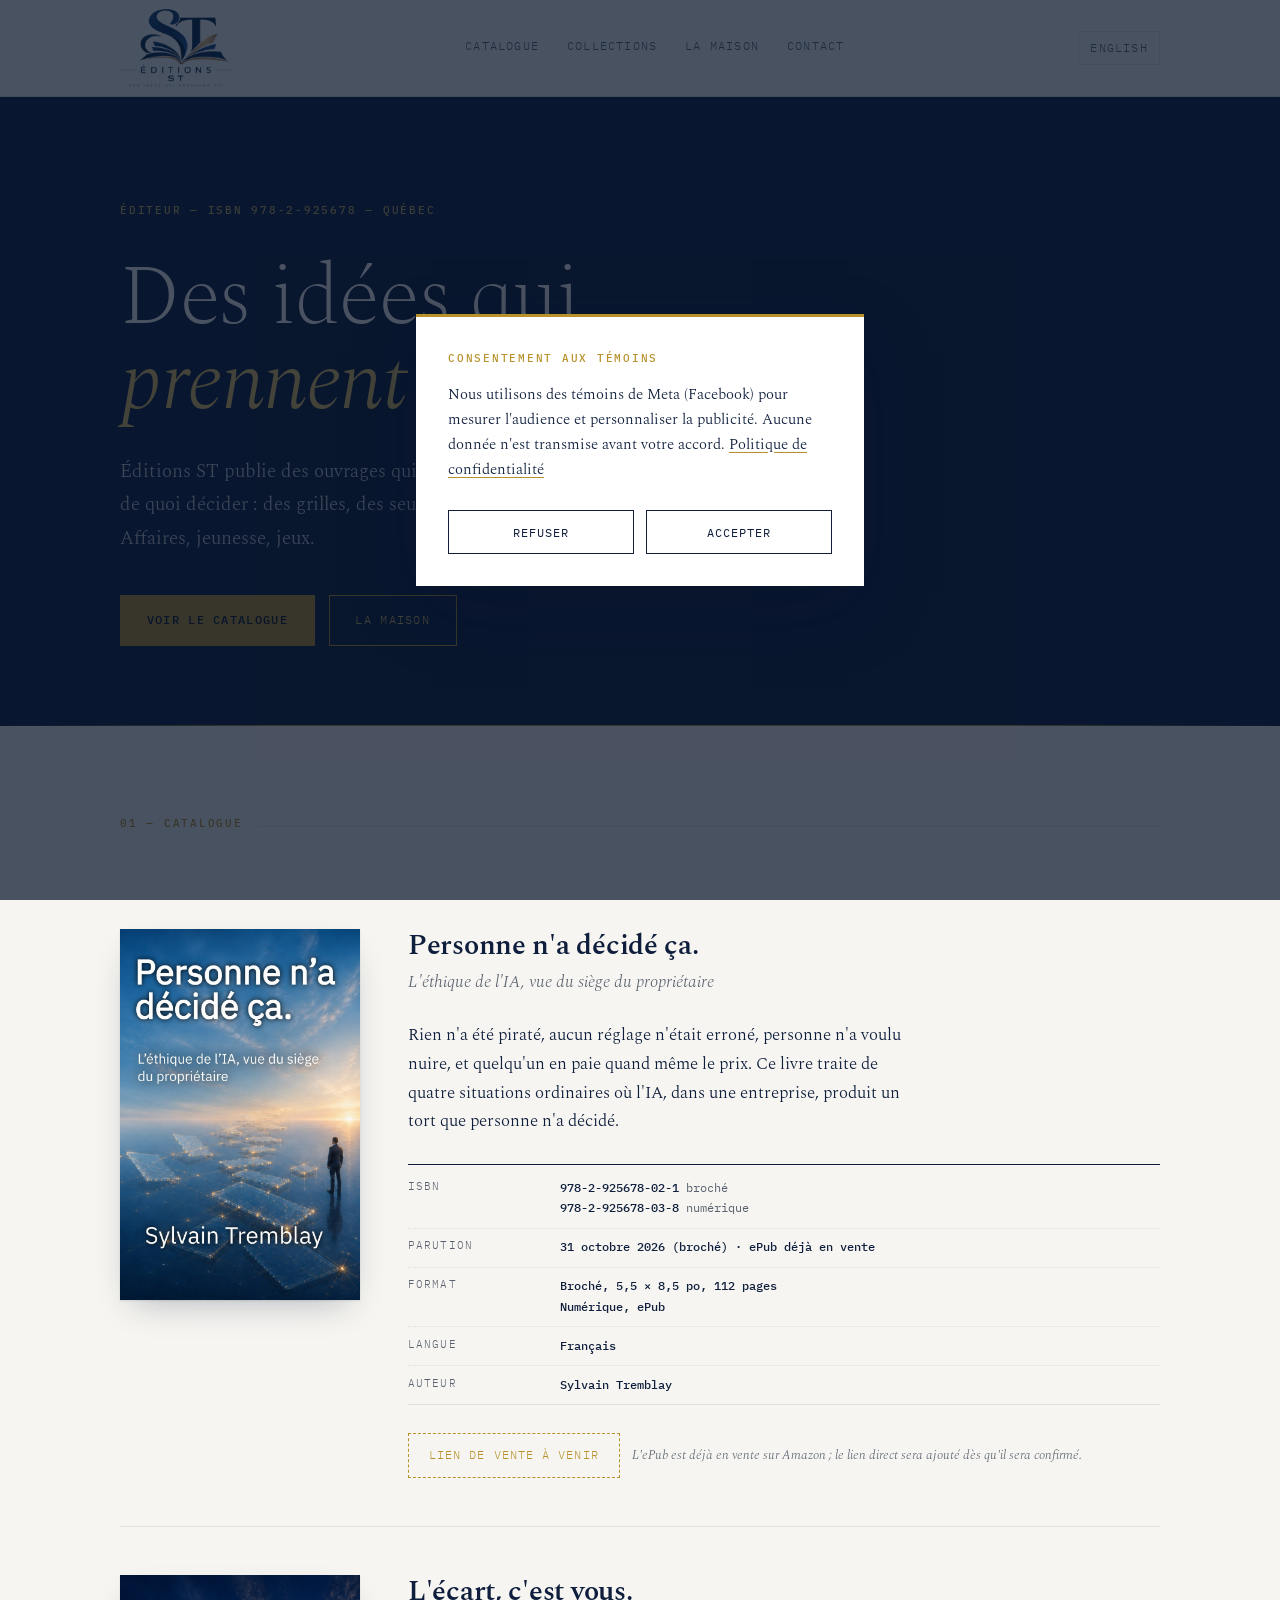
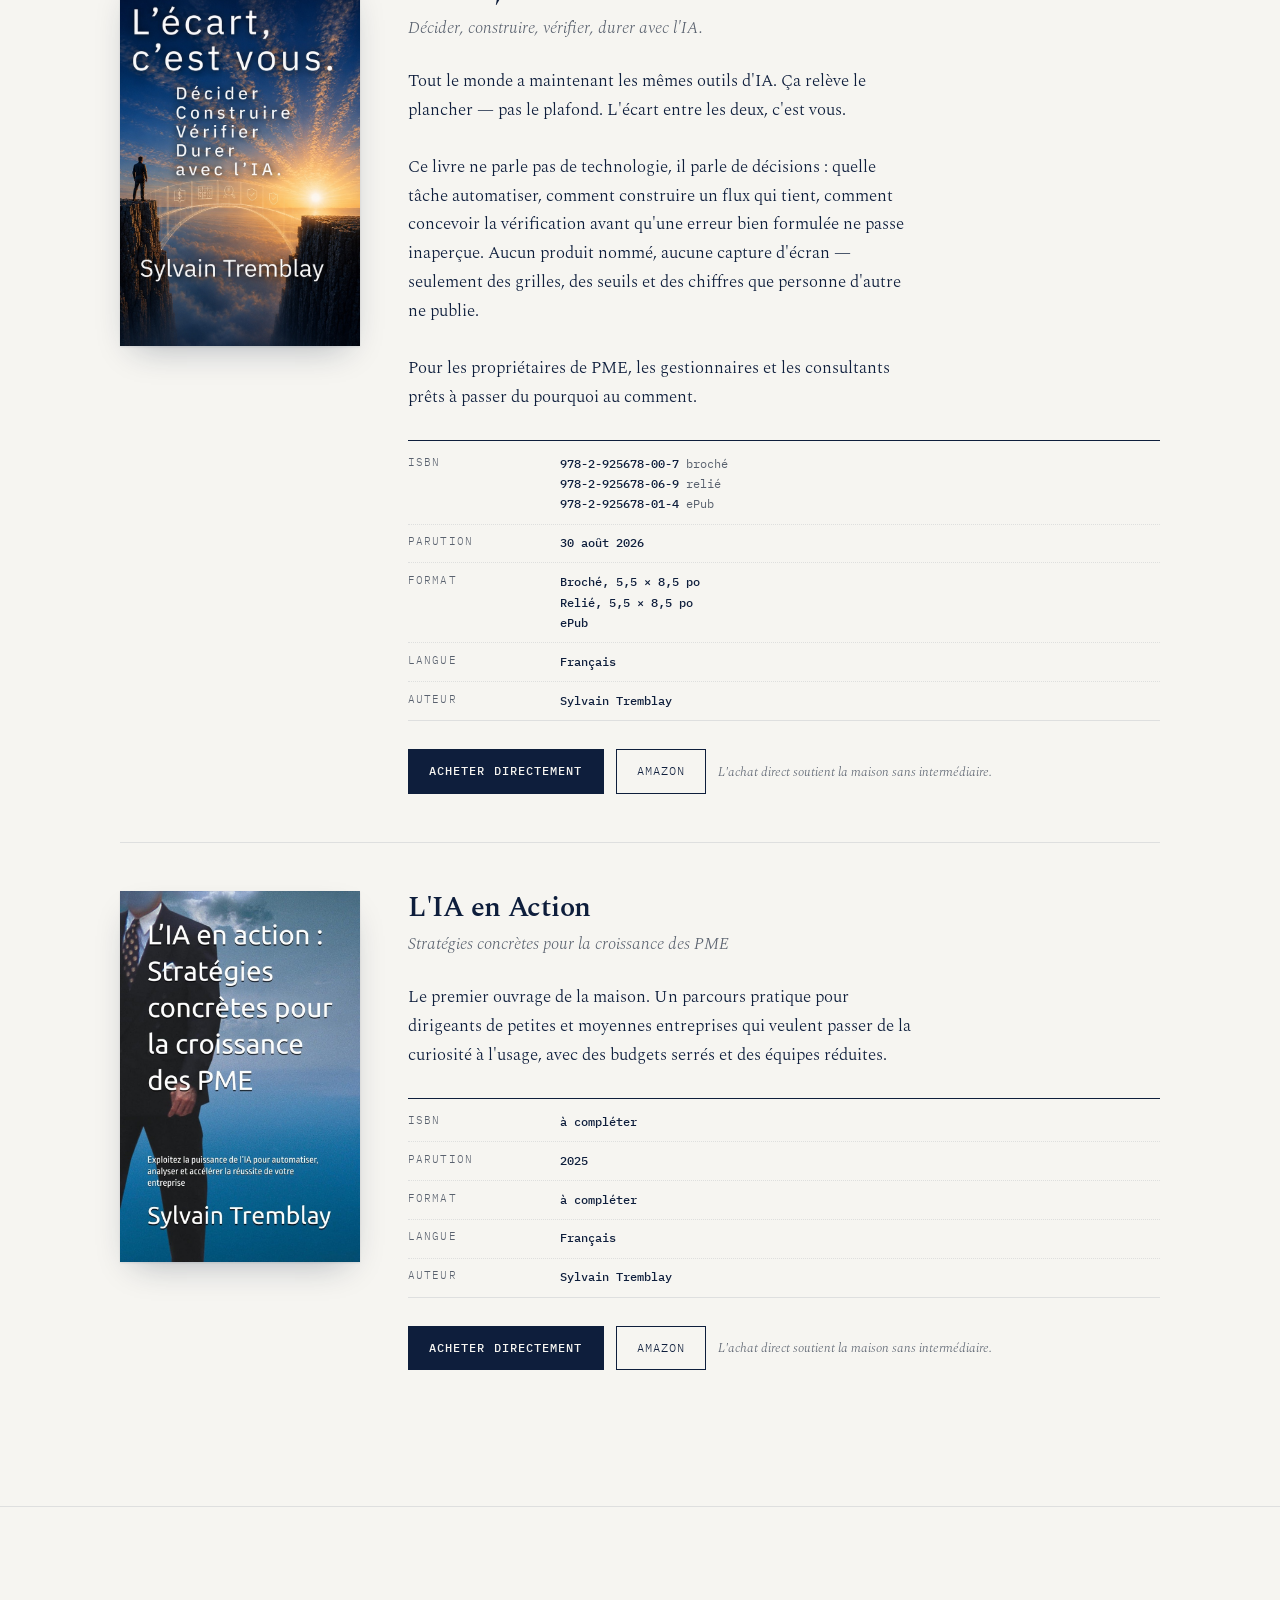
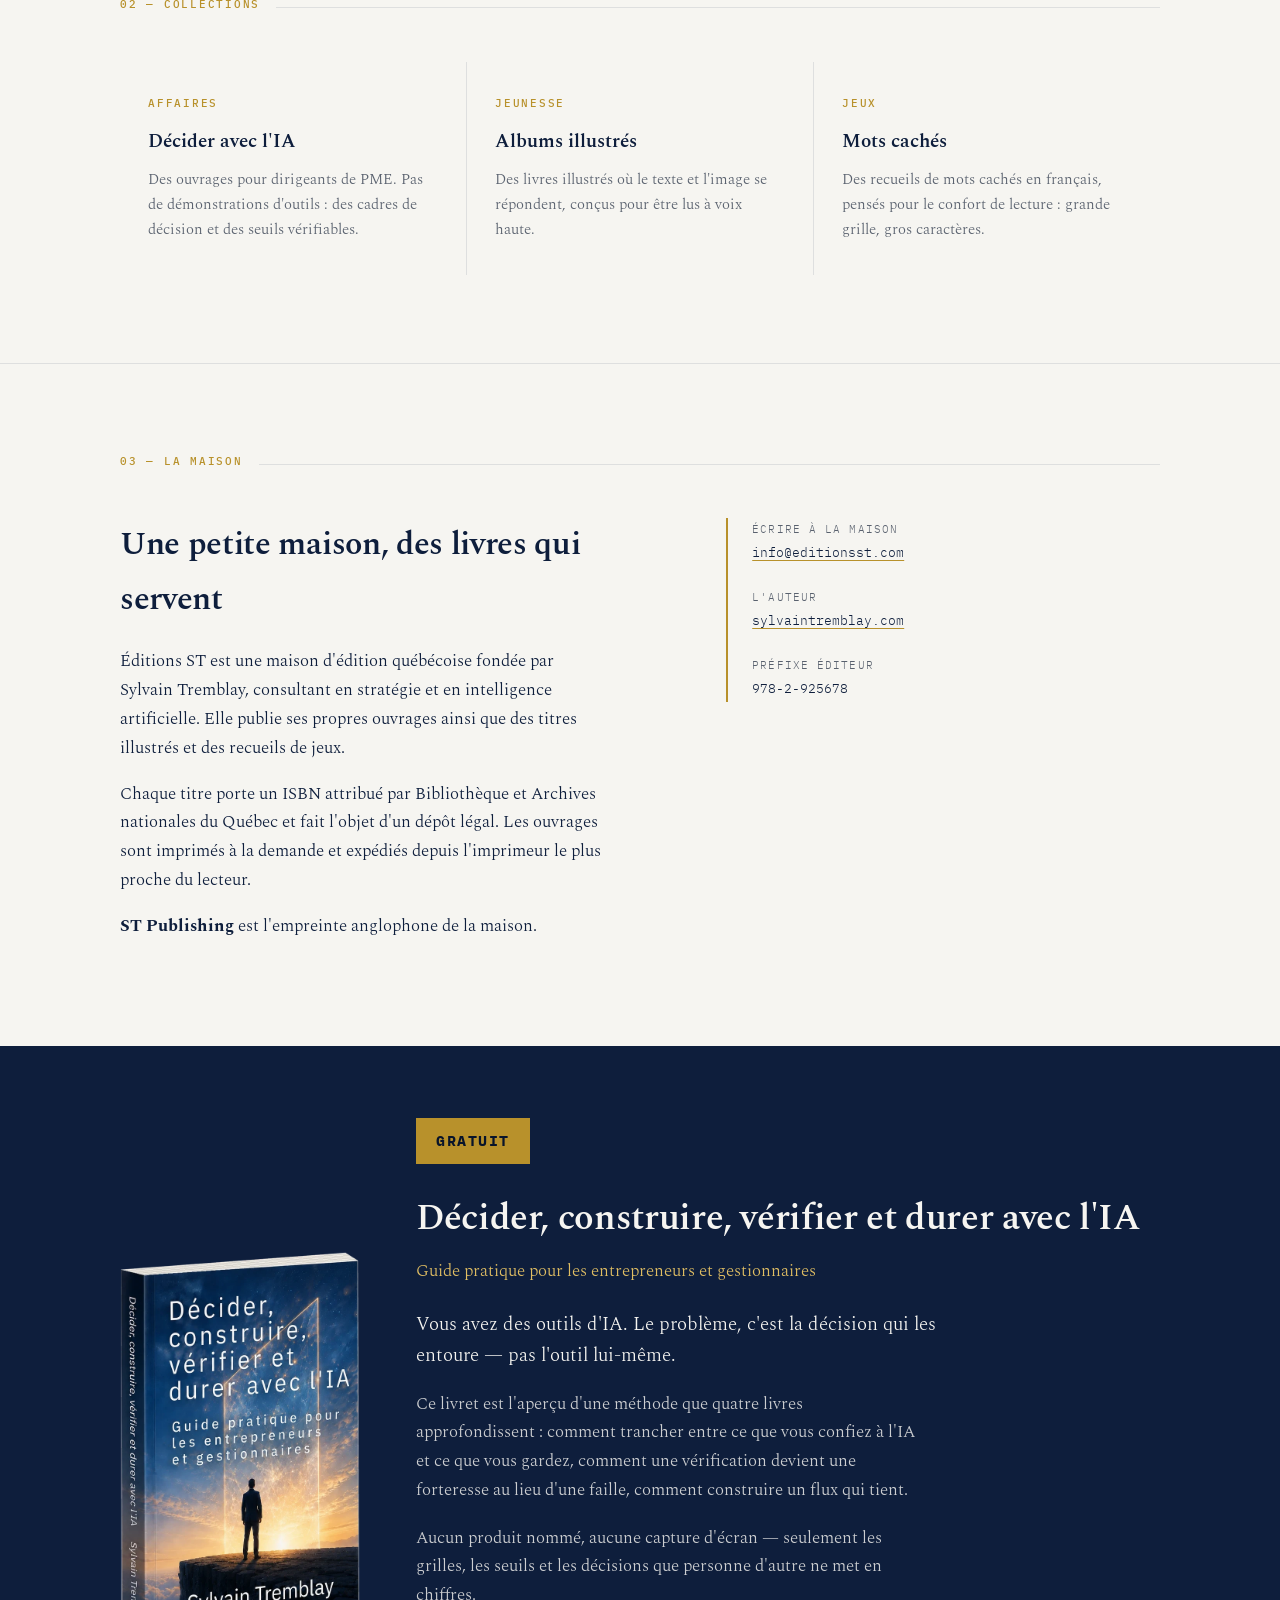
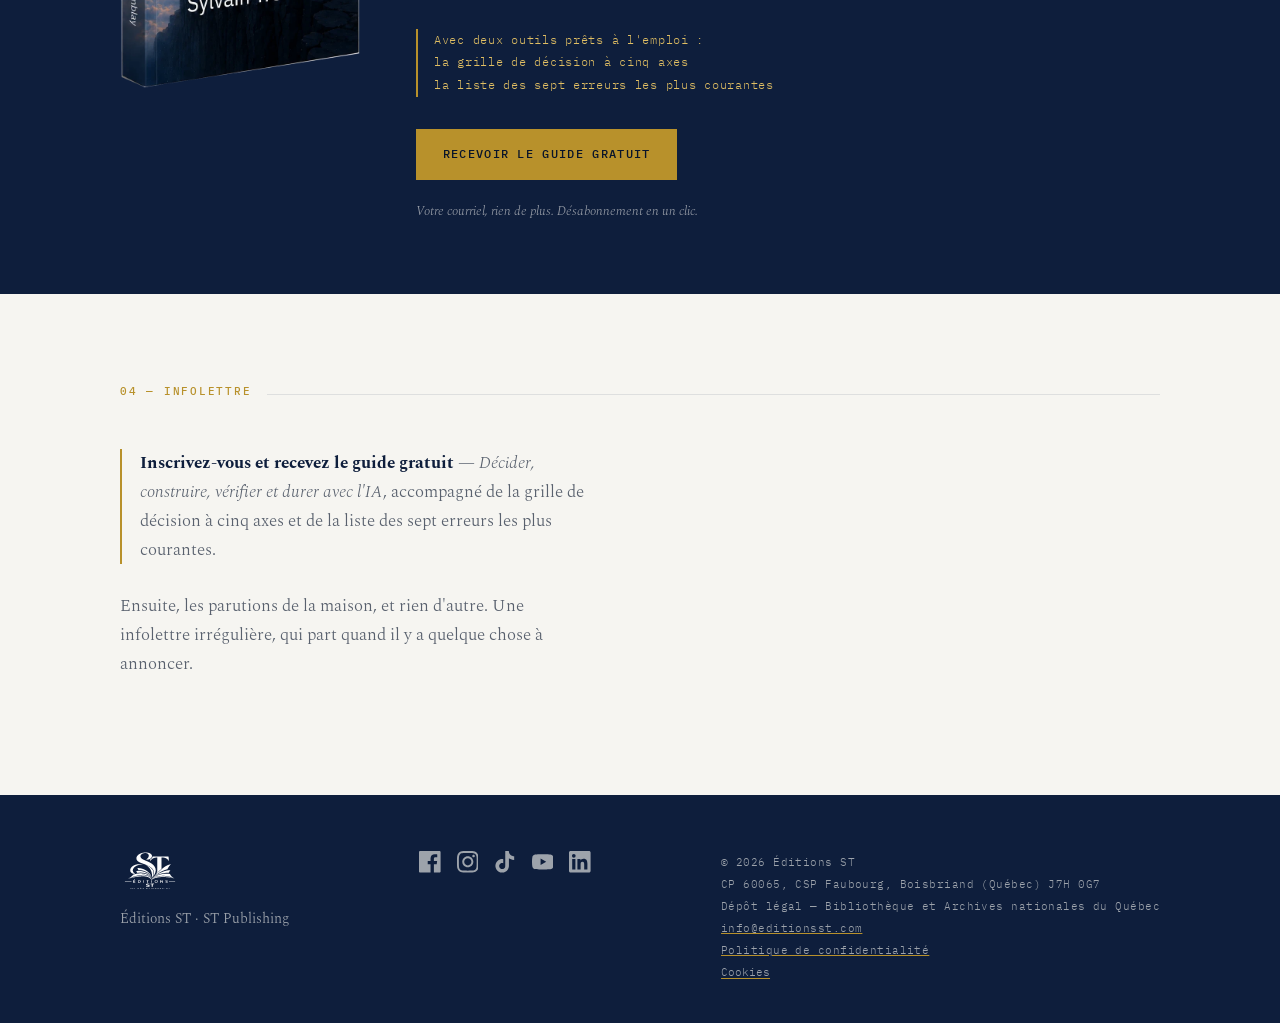
==== commit 31f86f9f: "Ajoute la fiche « Personne n'a décidé ça. », édition anglaise non liée en attente Fiche française co" ====
--- a/index.html
+++ b/index.html
@@ -56,6 +56,37 @@
     },
     {
       "@type": "Book",
+      "@id": "https://editionsst.com/#personne-na-decide-ca",
+      "name": "Personne n'a décidé ça.",
+      "author": {
+        "@id": "https://sylvaintremblay.com/#sylvain-tremblay"
+      },
+      "publisher": {
+        "@id": "https://editionsst.com/#editions-st"
+      },
+      "inLanguage": "fr-CA",
+      "datePublished": "2026-10-31",
+      "image": "https://editionsst.com/assets/couverture-personne-na-decide-ca.jpg",
+      "description": "Rien n'a été piraté, aucun réglage n'était erroné, personne n'a voulu nuire, et quelqu'un en paie quand même le prix. Ce livre traite de quatre situations ordinaires où l'IA, dans une entreprise, produit un tort que personne n'a décidé. Elles se produisent probablement chez vous cette semaine.",
+      "isbn": "978-2-925678-02-1",
+      "alternativeHeadline": "L'éthique de l'IA, vue du siège du propriétaire",
+      "workExample": [
+        {
+          "@type": "Book",
+          "bookFormat": "https://schema.org/Paperback",
+          "isbn": "978-2-925678-02-1",
+          "inLanguage": "fr-CA"
+        },
+        {
+          "@type": "Book",
+          "bookFormat": "https://schema.org/EBook",
+          "isbn": "978-2-925678-03-8",
+          "inLanguage": "fr-CA"
+        }
+      ]
+    },
+    {
+      "@type": "Book",
       "@id": "https://editionsst.com/#lecart-cest-vous",
       "name": "L'écart, c'est vous.",
       "author": {
@@ -106,7 +137,7 @@
         "@id": "https://editionsst.com/#editions-st"
       },
       "inLanguage": "fr-CA",
-      "datePublished": "2025",
+      "datePublished": "2025-08-05",
       "image": "https://editionsst.com/assets/couverture-lia-en-action.jpg",
       "description": "Le premier ouvrage de la maison. Un parcours pratique pour dirigeants de petites et moyennes entreprises qui veulent passer de la curiosité à l'usage, avec des budgets serrés et des équipes réduites.",
       "sameAs": [
@@ -158,6 +189,28 @@
       <span class="etiquette">01 — Catalogue</span>
       <span class="trait"></span>
     </div>
+
+    <article class="ouvrage">
+      <div class="couverture liee">
+        <a href="/personne-na-decide-ca/"><img src="assets/couverture-personne-na-decide-ca.jpg" alt="Couverture de Personne n'a décidé ça."></a>
+      </div>
+      <div>
+        <h3><a href="/personne-na-decide-ca/">Personne n'a décidé ça.</a></h3>
+        <p class="sous-titre">L'éthique de l'IA, vue du siège du propriétaire</p>
+        <p class="resume">Rien n'a été piraté, aucun réglage n'était erroné, personne n'a voulu nuire, et quelqu'un en paie quand même le prix. Ce livre traite de quatre situations ordinaires où l'IA, dans une entreprise, produit un tort que personne n'a décidé.</p>
+        <dl class="fiche">
+          <div><dt>ISBN</dt><dd>978-2-925678-02-1 <span class="mention-format">broché</span><br>978-2-925678-03-8 <span class="mention-format">numérique</span></dd></div>
+          <div><dt>Parution</dt><dd>31 octobre 2026 (broché) · ePub déjà en vente</dd></div>
+          <div><dt>Format</dt><dd>Broché, 5,5 × 8,5 po, 112 pages<br>Numérique, ePub</dd></div>
+          <div><dt>Langue</dt><dd>Français</dd></div>
+          <div><dt>Auteur</dt><dd>Sylvain Tremblay</dd></div>
+        </dl>
+        <div class="achats">
+          <span class="mention-parution">Lien de vente à venir</span>
+          <span class="note-achat">L'ePub est déjà en vente sur Amazon ; le lien direct sera ajouté dès qu'il sera confirmé.</span>
+        </div>
+      </div>
+    </article>
 
     <article class="ouvrage">
       <div class="couverture liee">
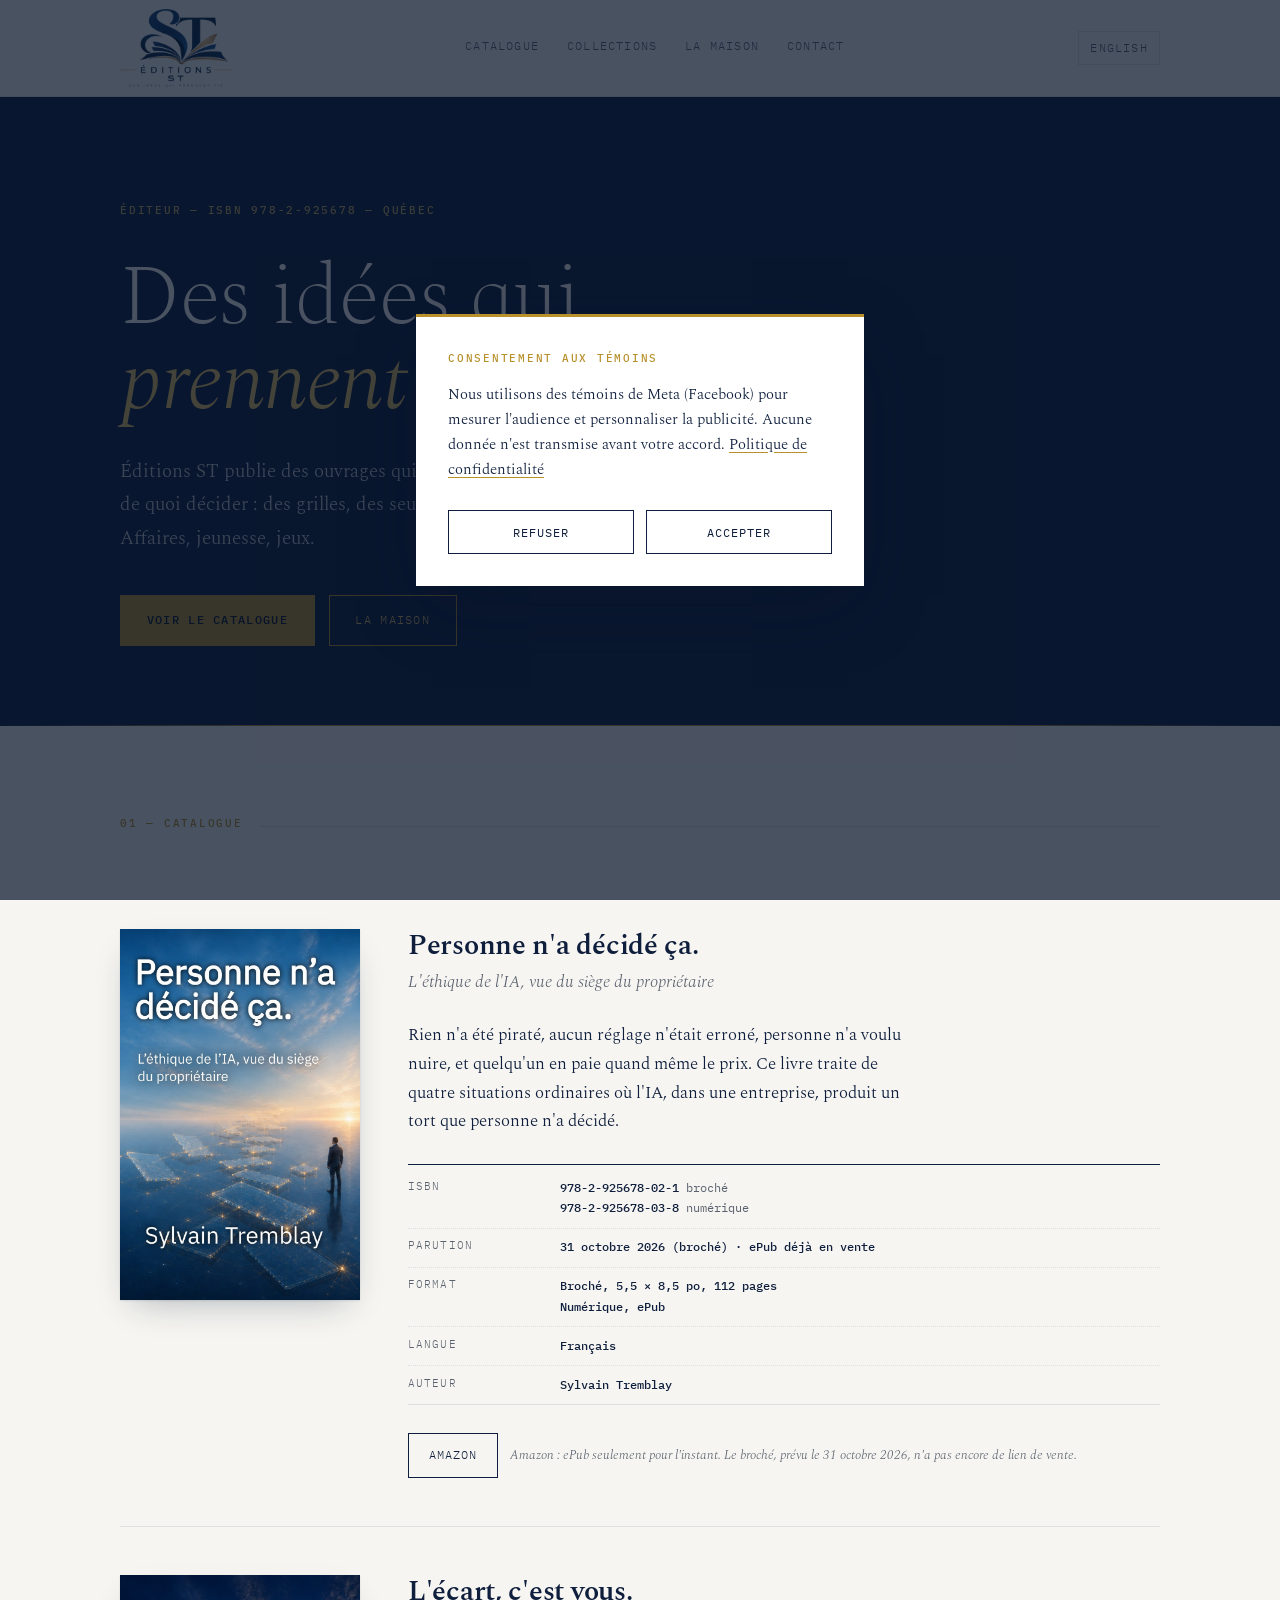
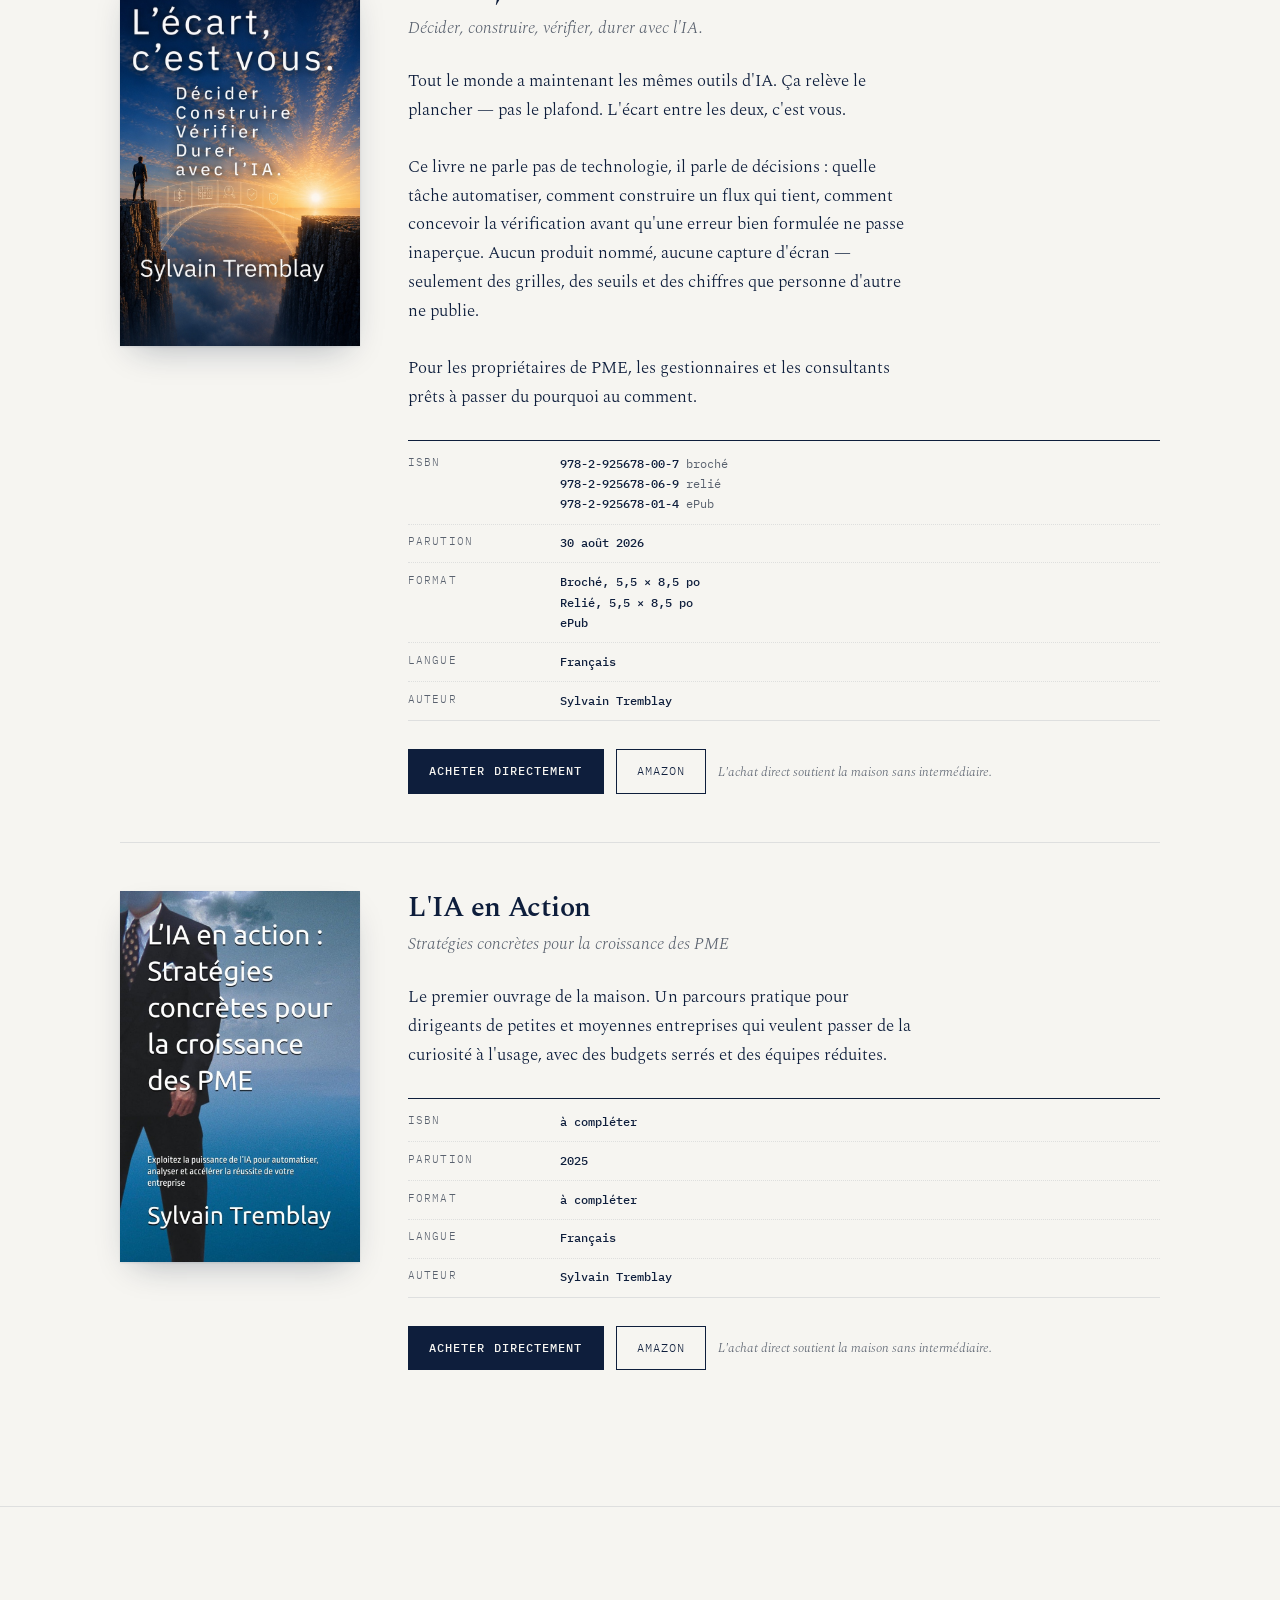
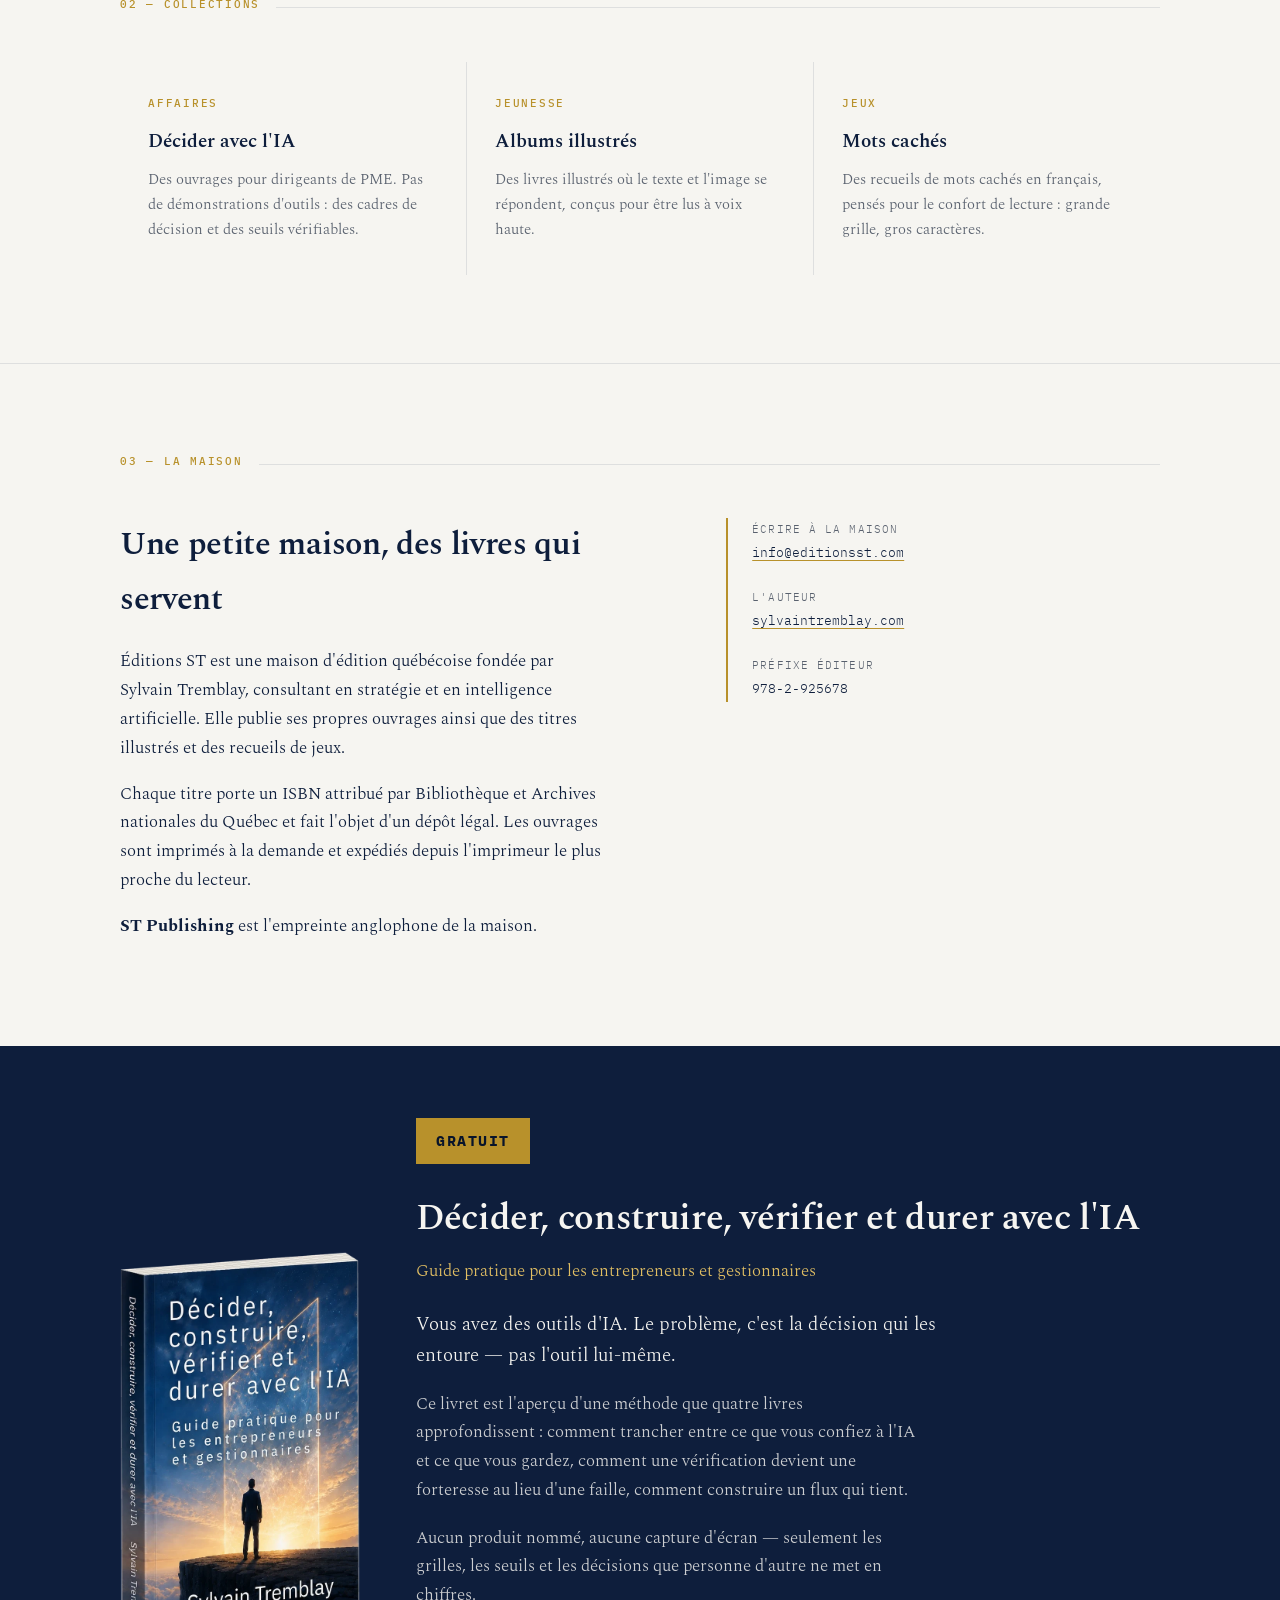
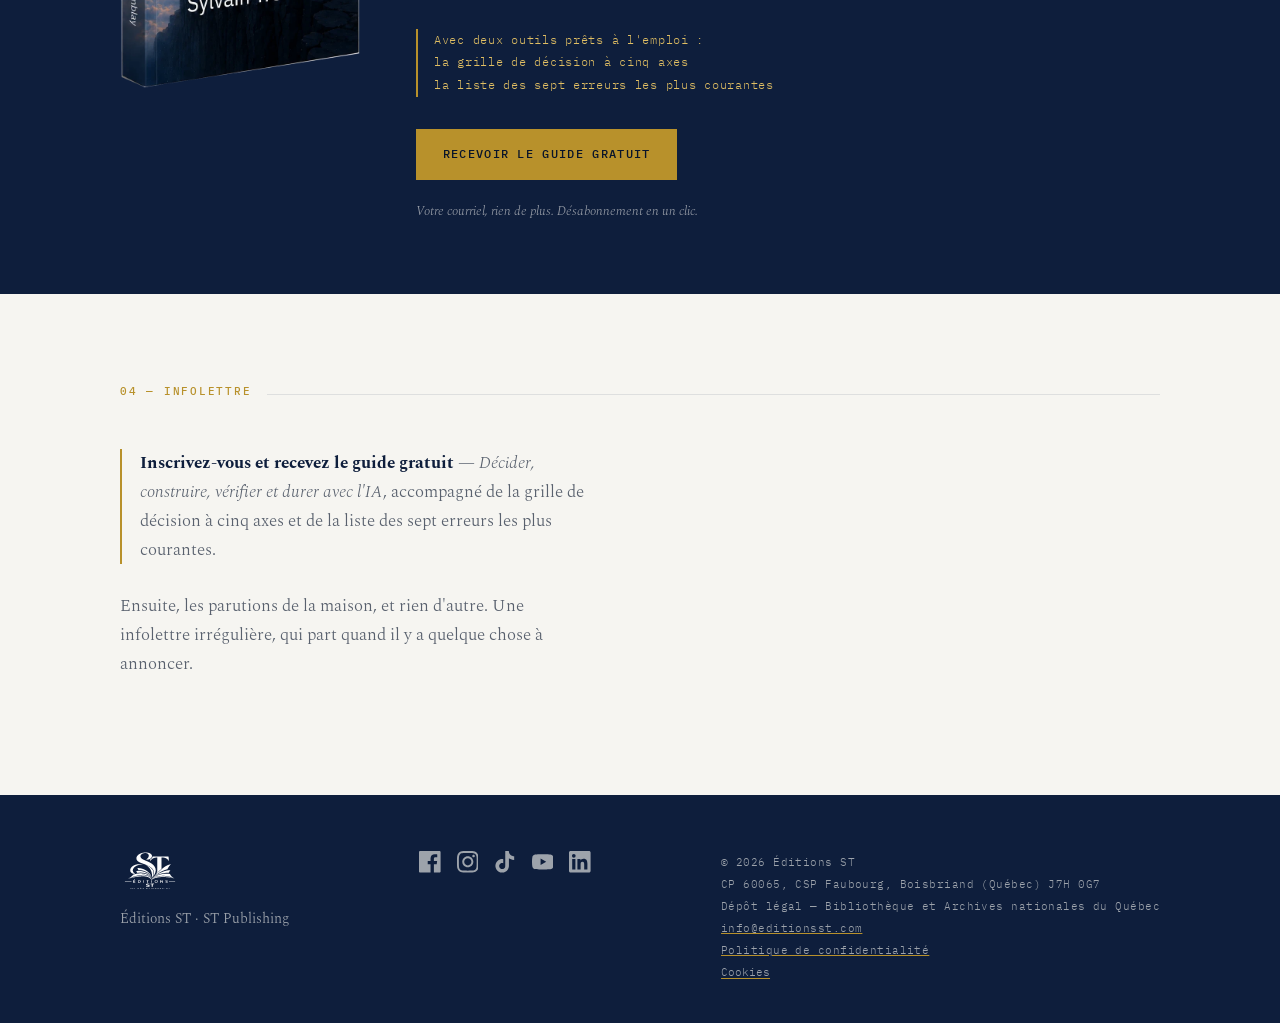
==== commit bf65e90e: "Ajoute le bouton Amazon de l'ePub sur la fiche « Personne n'a décidé ça. » ASIN B0HP7N9J25, même con" ====
--- a/index.html
+++ b/index.html
@@ -70,6 +70,9 @@
       "description": "Rien n'a été piraté, aucun réglage n'était erroné, personne n'a voulu nuire, et quelqu'un en paie quand même le prix. Ce livre traite de quatre situations ordinaires où l'IA, dans une entreprise, produit un tort que personne n'a décidé. Elles se produisent probablement chez vous cette semaine.",
       "isbn": "978-2-925678-02-1",
       "alternativeHeadline": "L'éthique de l'IA, vue du siège du propriétaire",
+      "sameAs": [
+        "https://www.amazon.ca/dp/B0HP7N9J25"
+      ],
       "workExample": [
         {
           "@type": "Book",
@@ -206,8 +209,8 @@
           <div><dt>Auteur</dt><dd>Sylvain Tremblay</dd></div>
         </dl>
         <div class="achats">
-          <span class="mention-parution">Lien de vente à venir</span>
-          <span class="note-achat">L'ePub est déjà en vente sur Amazon ; le lien direct sera ajouté dès qu'il sera confirmé.</span>
+          <a class="achat autre" href="https://www.amazon.ca/dp/B0HP7N9J25" rel="noopener">Amazon</a>
+          <span class="note-achat">Amazon : ePub seulement pour l'instant. Le broché, prévu le 31 octobre 2026, n'a pas encore de lien de vente.</span>
         </div>
       </div>
     </article>
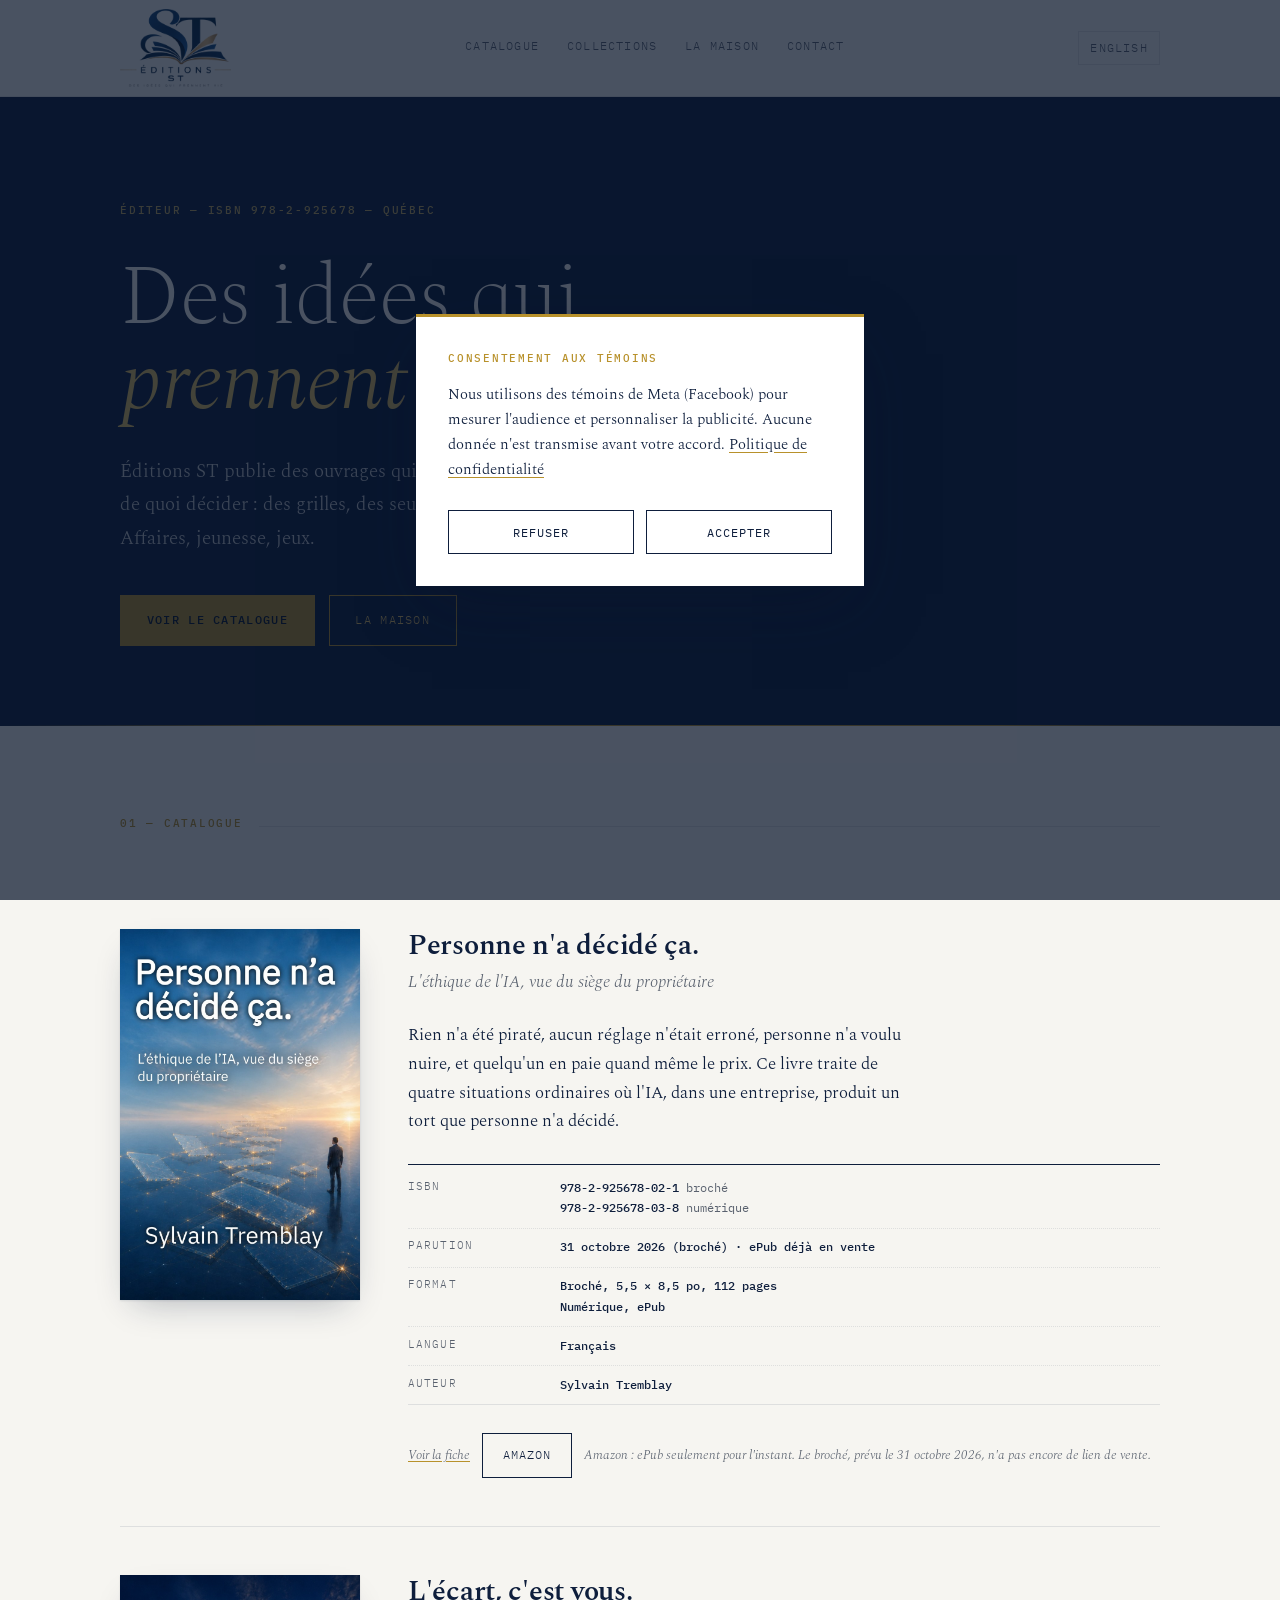
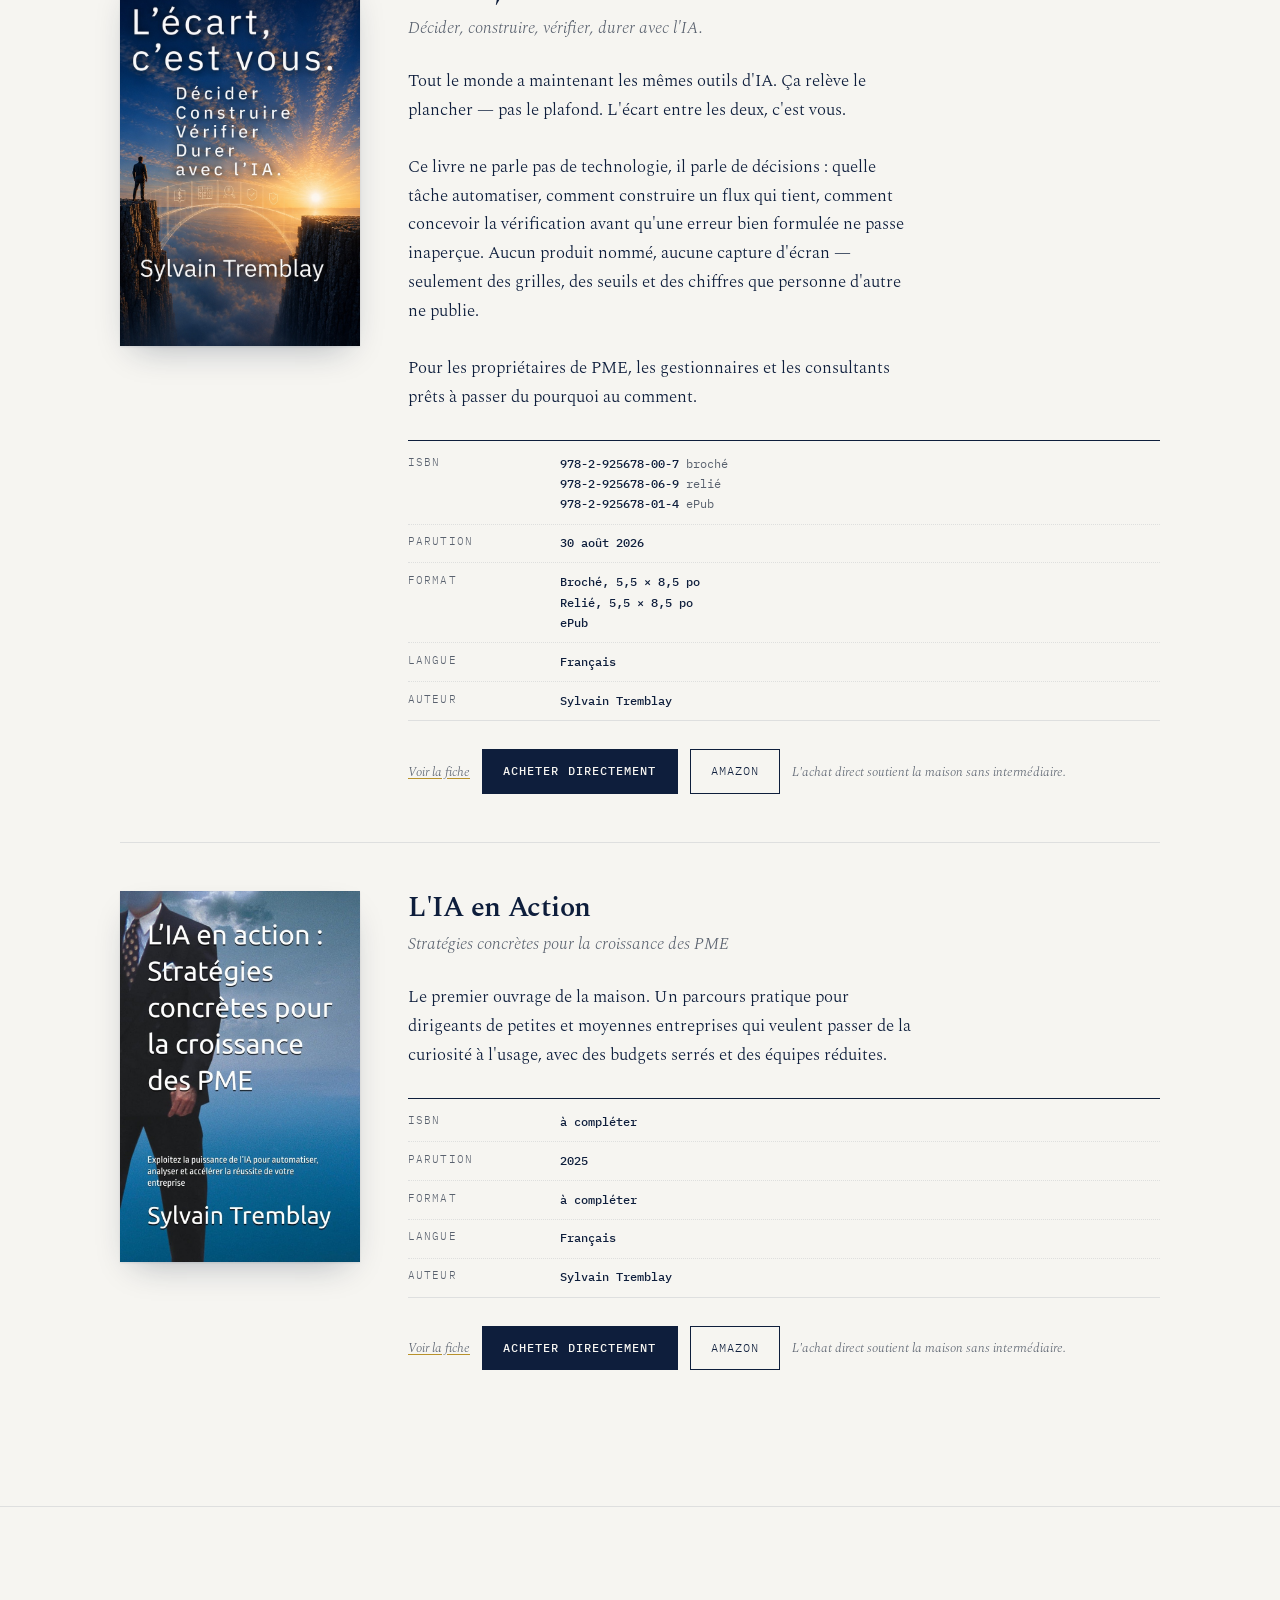
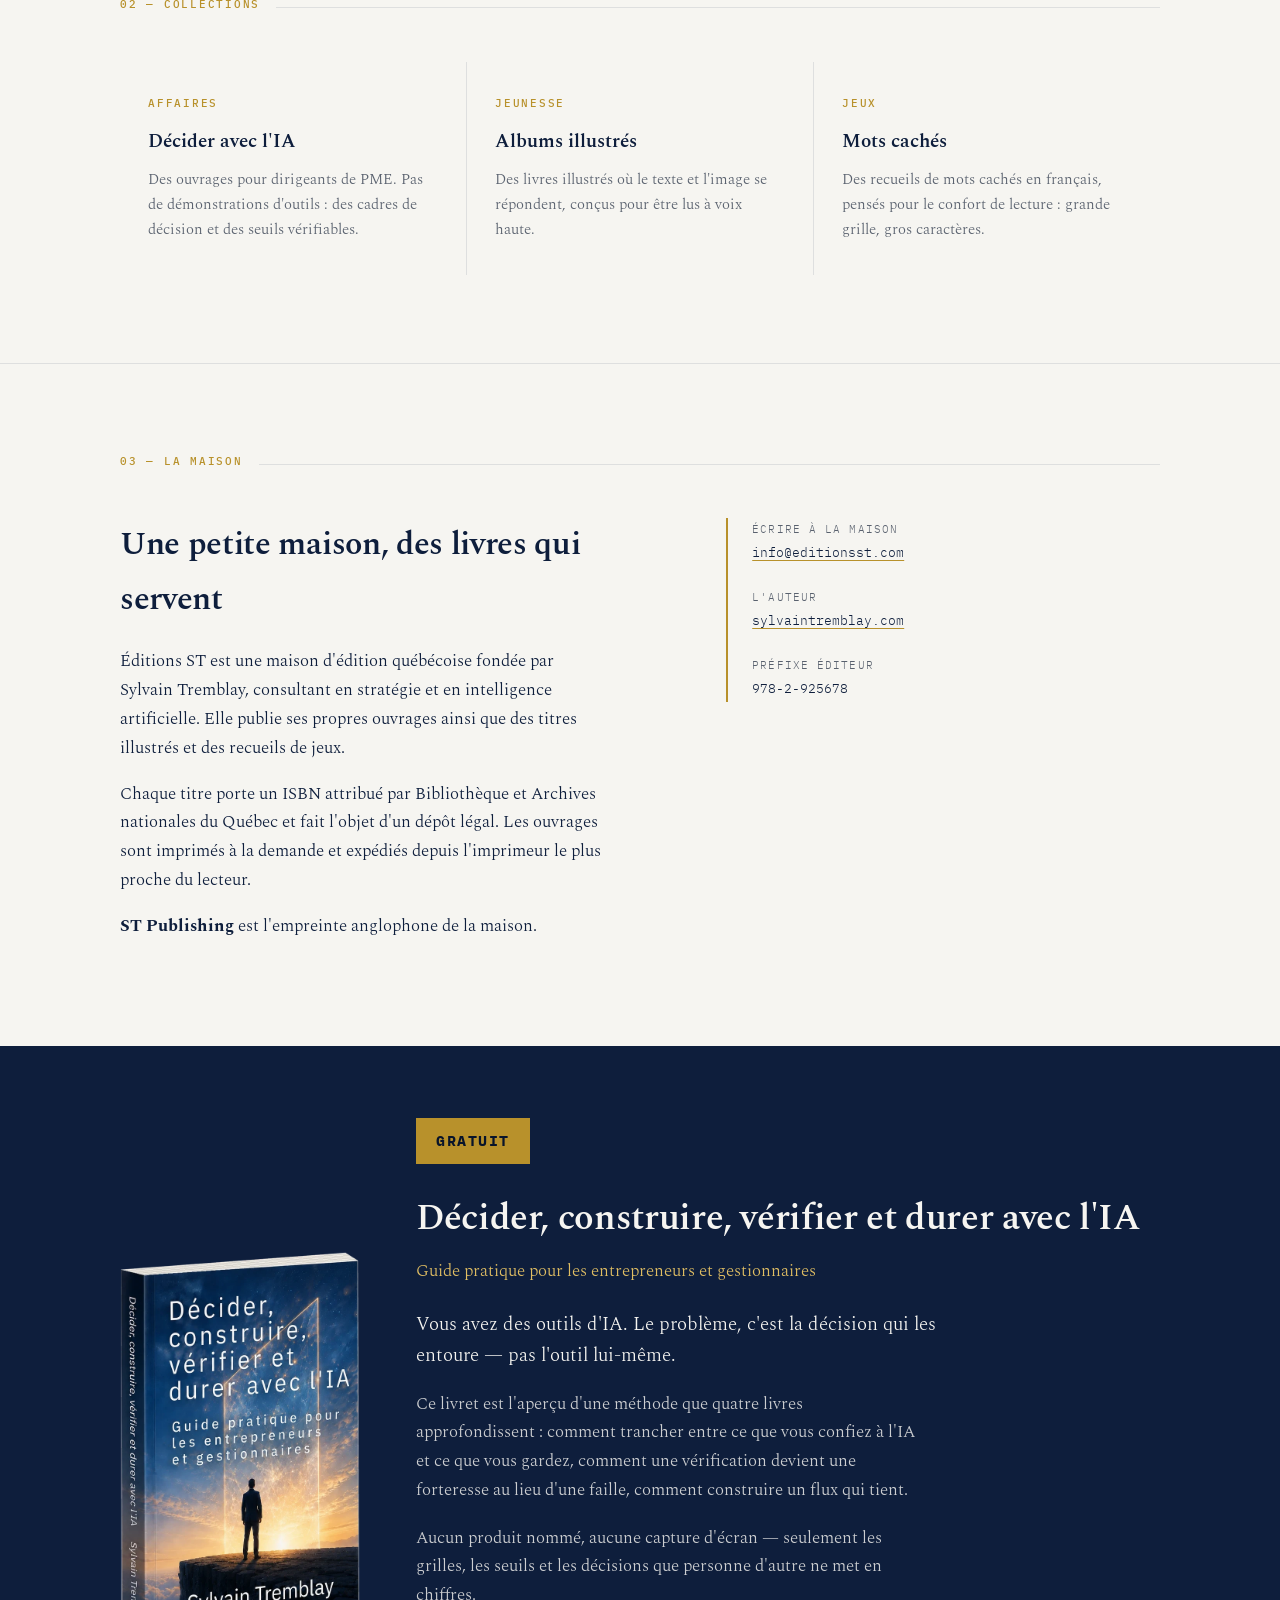
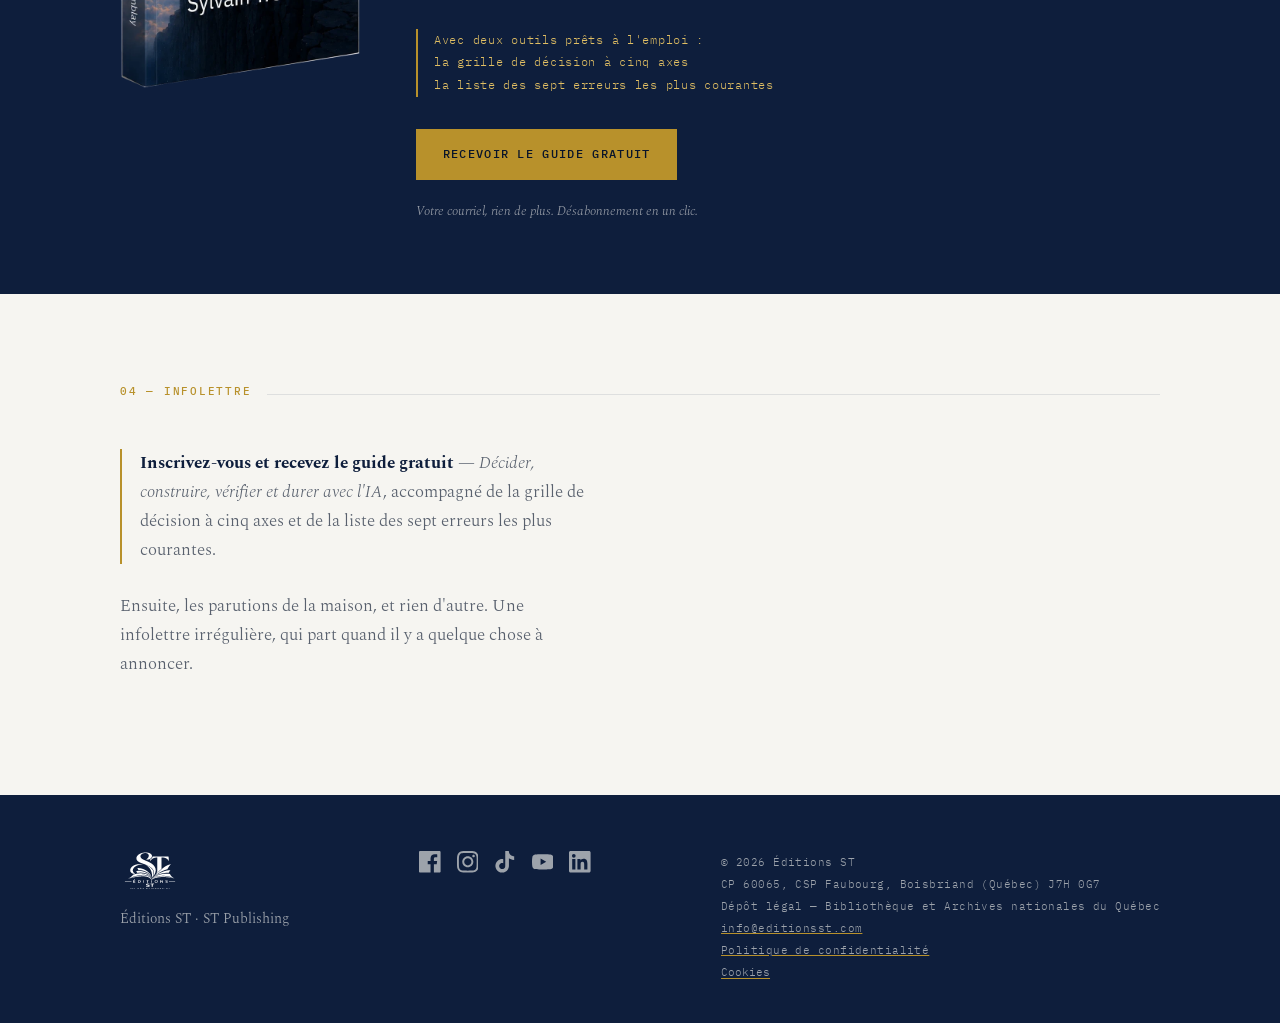
==== commit baf6b5de: "Ajoute un appel à l'action visible sur les cartes du catalogue Le titre et la couverture des cartes " ====
--- a/index.html
+++ b/index.html
@@ -195,7 +195,7 @@
 
     <article class="ouvrage">
       <div class="couverture liee">
-        <a href="/personne-na-decide-ca/"><img src="assets/couverture-personne-na-decide-ca.jpg" alt="Couverture de Personne n'a décidé ça."></a>
+        <a href="/personne-na-decide-ca/" tabindex="-1" aria-hidden="true"><img src="assets/couverture-personne-na-decide-ca.jpg" alt="Couverture de Personne n'a décidé ça."></a>
       </div>
       <div>
         <h3><a href="/personne-na-decide-ca/">Personne n'a décidé ça.</a></h3>
@@ -209,6 +209,7 @@
           <div><dt>Auteur</dt><dd>Sylvain Tremblay</dd></div>
         </dl>
         <div class="achats">
+          <span class="note-achat"><a href="/personne-na-decide-ca/" aria-label="Voir la fiche : Personne n'a décidé ça.">Voir la fiche</a></span>
           <a class="achat autre" href="https://www.amazon.ca/dp/B0HP7N9J25" rel="noopener">Amazon</a>
           <span class="note-achat">Amazon : ePub seulement pour l'instant. Le broché, prévu le 31 octobre 2026, n'a pas encore de lien de vente.</span>
         </div>
@@ -217,7 +218,7 @@
 
     <article class="ouvrage">
       <div class="couverture liee">
-        <a href="/lecart-cest-vous/"><img src="assets/couverture-lecart-cest-vous.jpg" alt="Couverture de L'écart, c'est vous."></a>
+        <a href="/lecart-cest-vous/" tabindex="-1" aria-hidden="true"><img src="assets/couverture-lecart-cest-vous.jpg" alt="Couverture de L'écart, c'est vous."></a>
       </div>
       <div>
         <h3><a href="/lecart-cest-vous/">L'écart, c'est vous.</a></h3>
@@ -233,6 +234,7 @@
           <div><dt>Auteur</dt><dd>Sylvain Tremblay</dd></div>
         </dl>
         <div class="achats">
+          <span class="note-achat"><a href="/lecart-cest-vous/" aria-label="Voir la fiche : L'écart, c'est vous.">Voir la fiche</a></span>
           <a class="achat direct" href="https://books.by/st-publishing/lecart-cest-vous" rel="noopener">Acheter directement</a>
           <a class="achat autre" href="https://www.amazon.ca/dp/B0HFWV11BX" rel="noopener">Amazon</a>
           <span class="note-achat">L'achat direct soutient la maison sans intermédiaire.</span>
@@ -242,7 +244,7 @@
 
     <article class="ouvrage">
       <div class="couverture liee">
-        <a href="/lia-en-action/"><img src="assets/couverture-lia-en-action.jpg" alt="Couverture de L'IA en Action"></a>
+        <a href="/lia-en-action/" tabindex="-1" aria-hidden="true"><img src="assets/couverture-lia-en-action.jpg" alt="Couverture de L'IA en Action"></a>
       </div>
       <div>
         <h3><a href="/lia-en-action/">L'IA en Action</a></h3>
@@ -256,6 +258,7 @@
           <div><dt>Auteur</dt><dd>Sylvain Tremblay</dd></div>
         </dl>
         <div class="achats">
+          <span class="note-achat"><a href="/lia-en-action/" aria-label="Voir la fiche : L'IA en Action">Voir la fiche</a></span>
           <a class="achat direct" href="https://books.by/st-publishing/lia-en-action" rel="noopener">Acheter directement</a>
           <a class="achat autre" href="https://www.amazon.ca/dp/B0FLF2NHRM" rel="noopener">Amazon</a>
           <span class="note-achat">L'achat direct soutient la maison sans intermédiaire.</span>
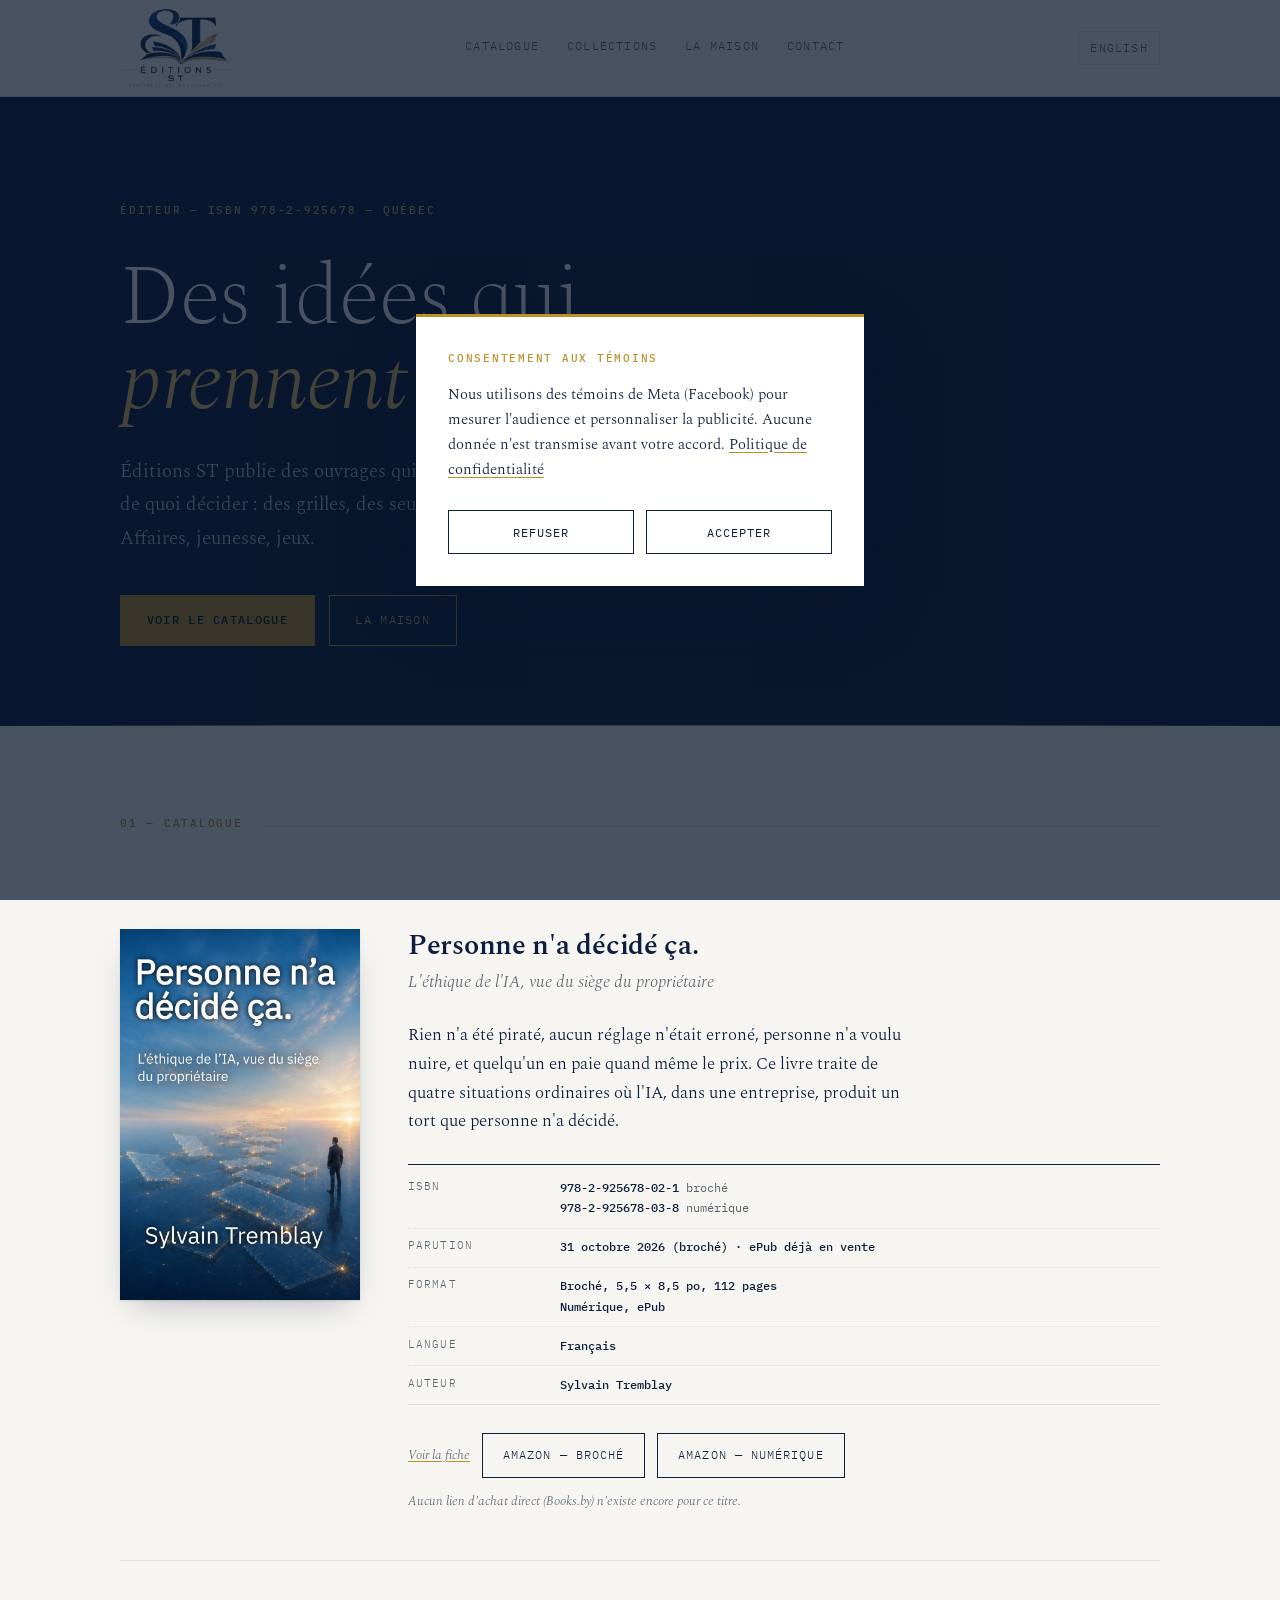
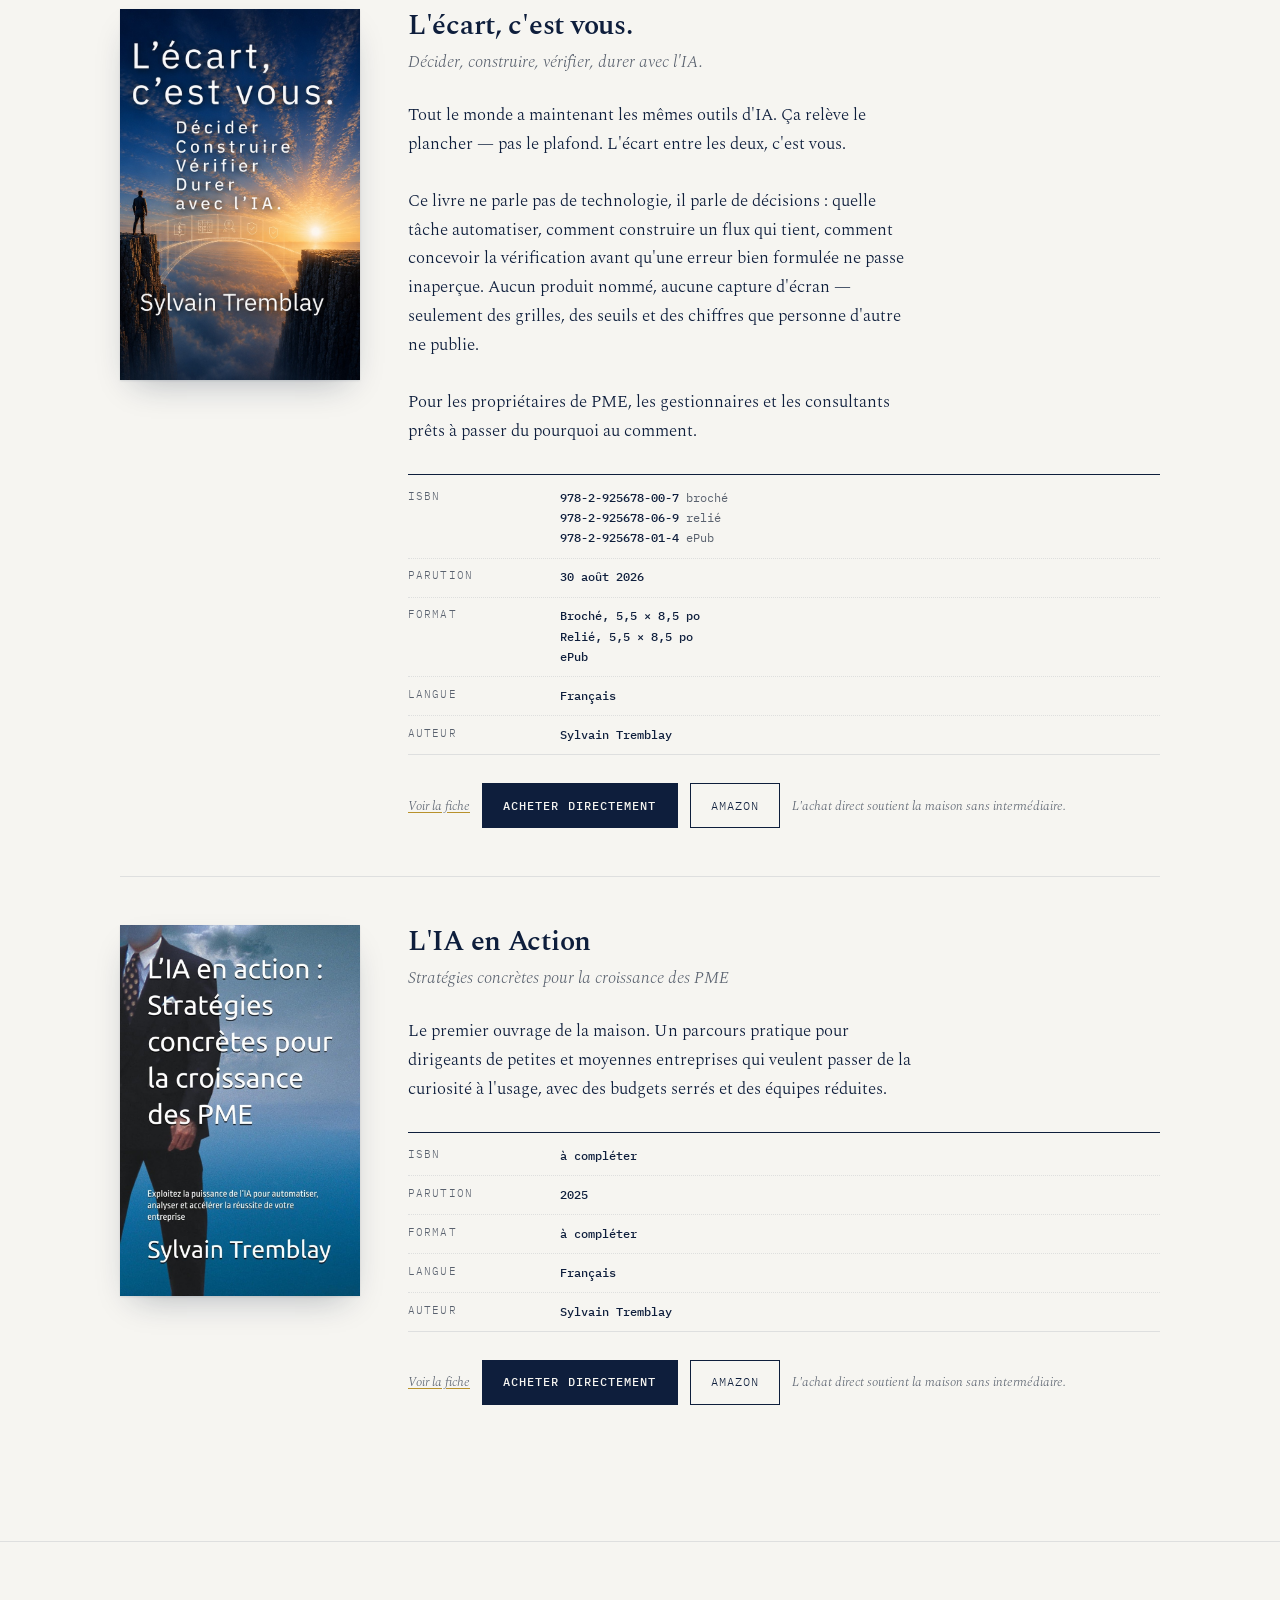
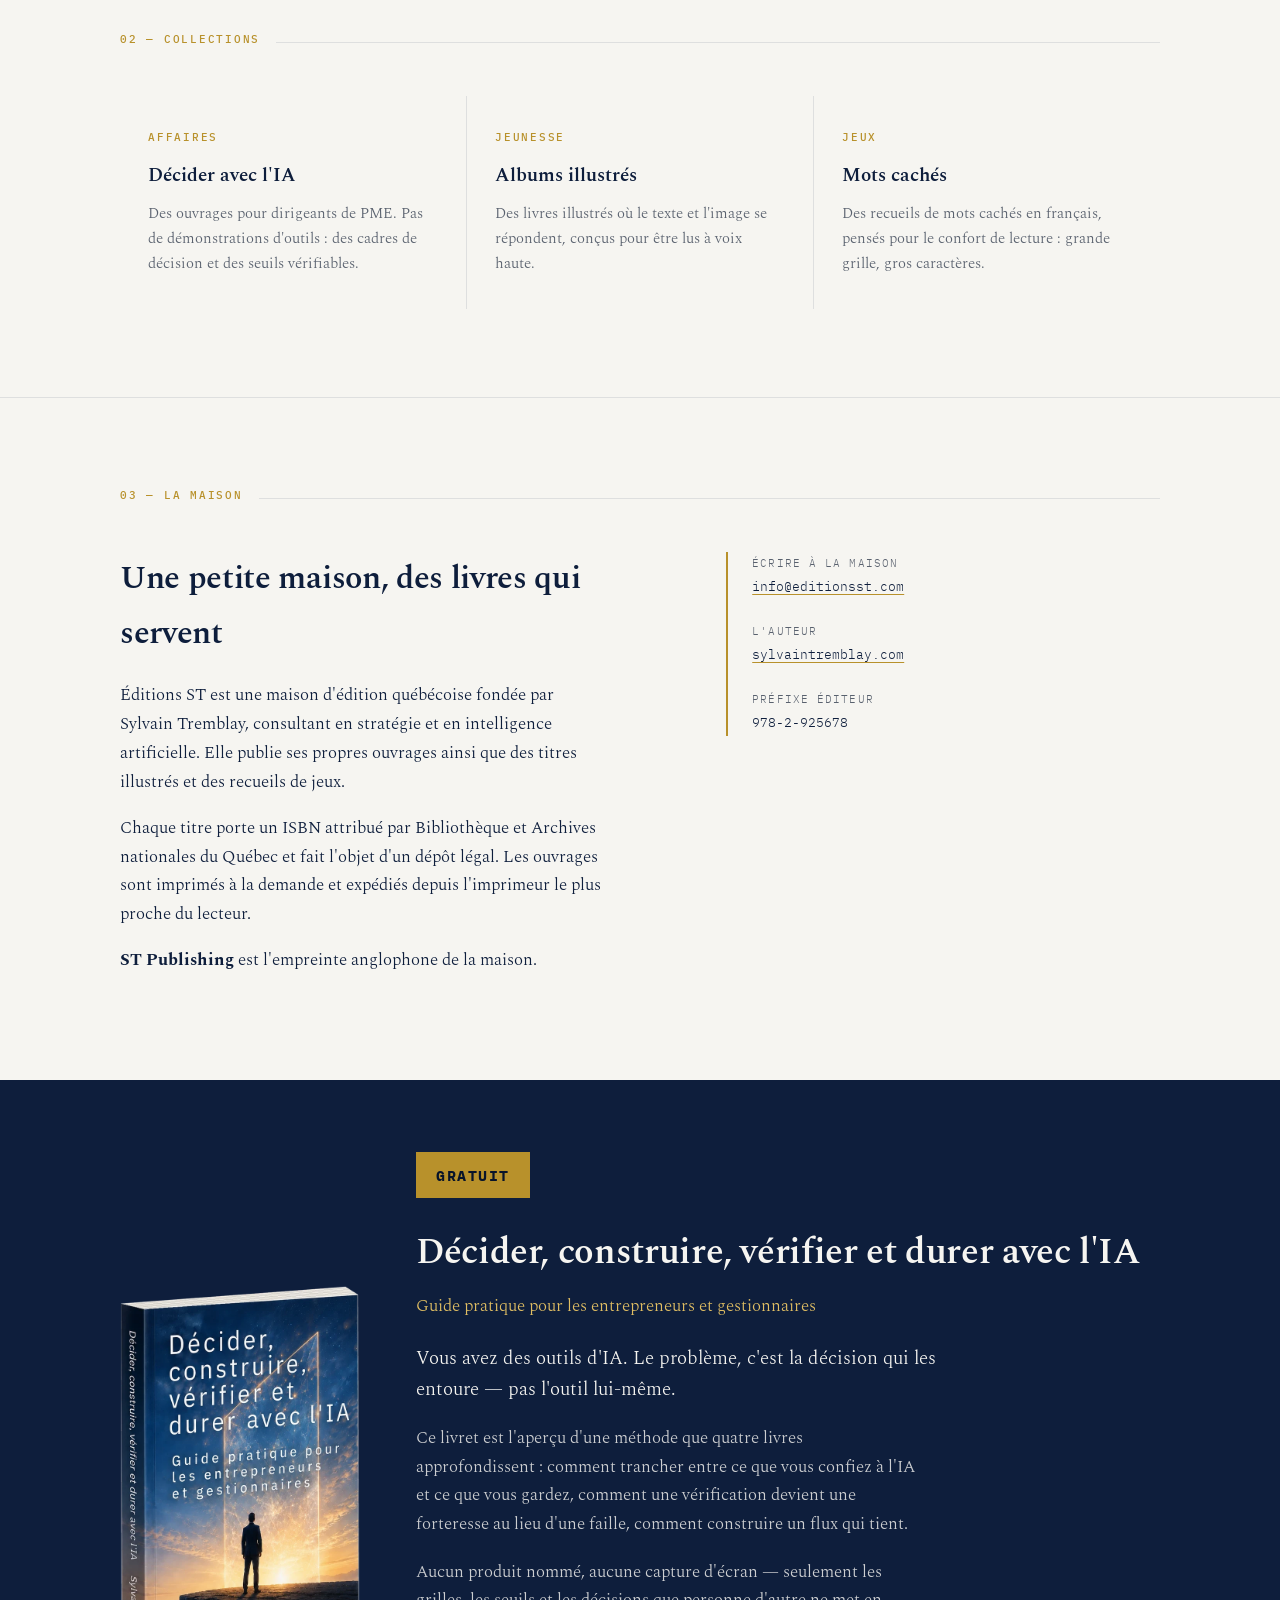
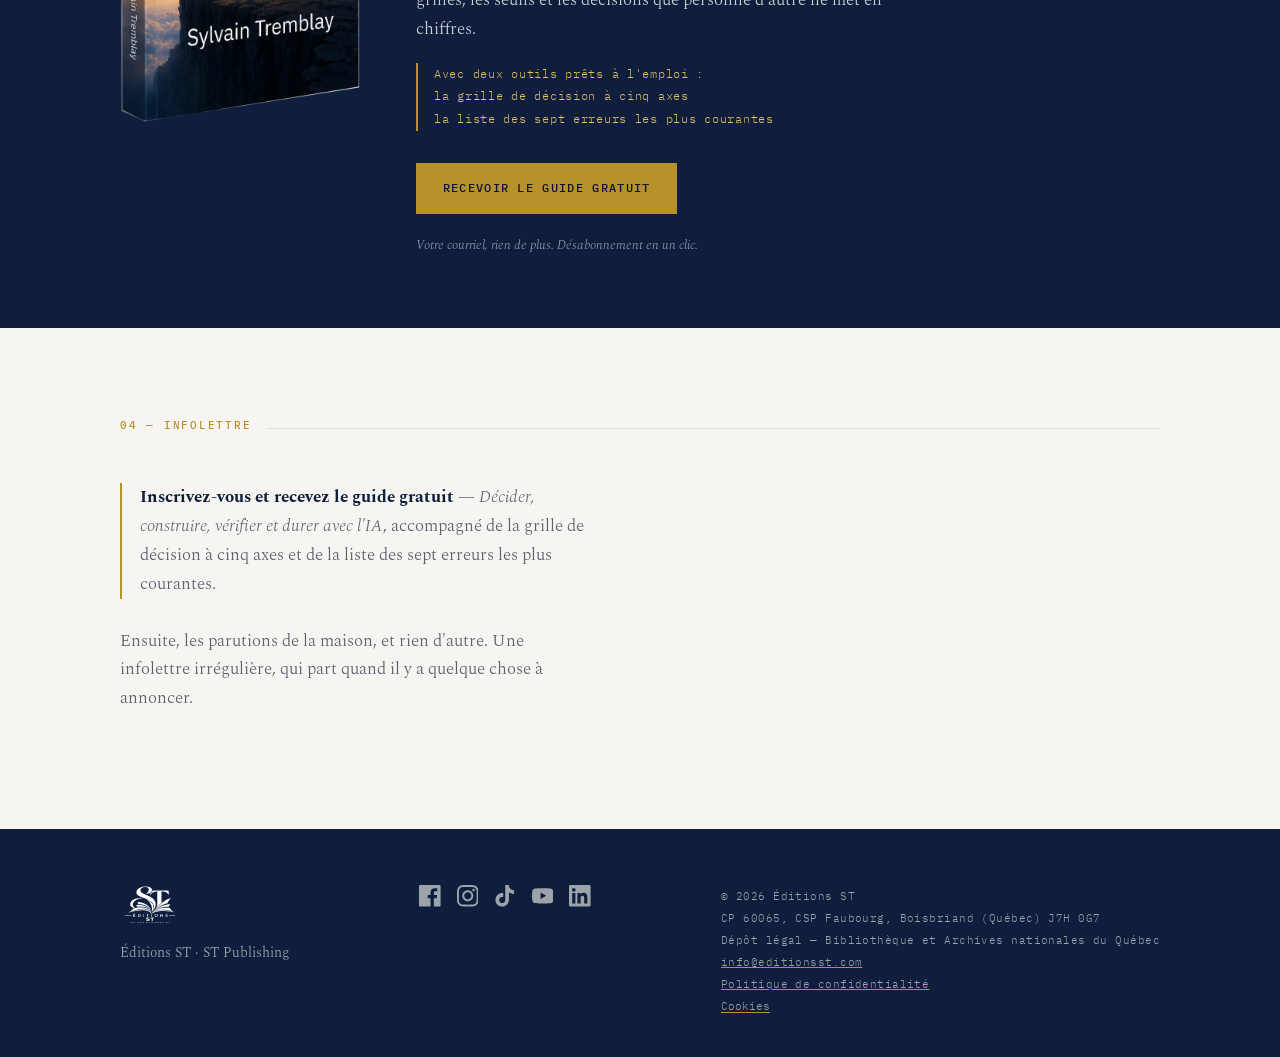
==== commit 130fd10a: "Publie la fiche anglaise de Nobody Decided That. et le broché français VOLET 1 — en/nobody-decided-t" ====
--- a/index.html
+++ b/index.html
@@ -71,6 +71,7 @@
       "isbn": "978-2-925678-02-1",
       "alternativeHeadline": "L'éthique de l'IA, vue du siège du propriétaire",
       "sameAs": [
+        "https://www.amazon.ca/dp/2925678025",
         "https://www.amazon.ca/dp/B0HP7N9J25"
       ],
       "workExample": [
@@ -210,8 +211,9 @@
         </dl>
         <div class="achats">
           <span class="note-achat"><a href="/personne-na-decide-ca/" aria-label="Voir la fiche : Personne n'a décidé ça.">Voir la fiche</a></span>
-          <a class="achat autre" href="https://www.amazon.ca/dp/B0HP7N9J25" rel="noopener">Amazon</a>
-          <span class="note-achat">Amazon : ePub seulement pour l'instant. Le broché, prévu le 31 octobre 2026, n'a pas encore de lien de vente.</span>
+          <a class="achat autre" href="https://www.amazon.ca/dp/2925678025" rel="noopener">Amazon — broché</a>
+          <a class="achat autre" href="https://www.amazon.ca/dp/B0HP7N9J25" rel="noopener">Amazon — numérique</a>
+          <span class="note-achat">Aucun lien d'achat direct (Books.by) n'existe encore pour ce titre.</span>
         </div>
       </div>
     </article>
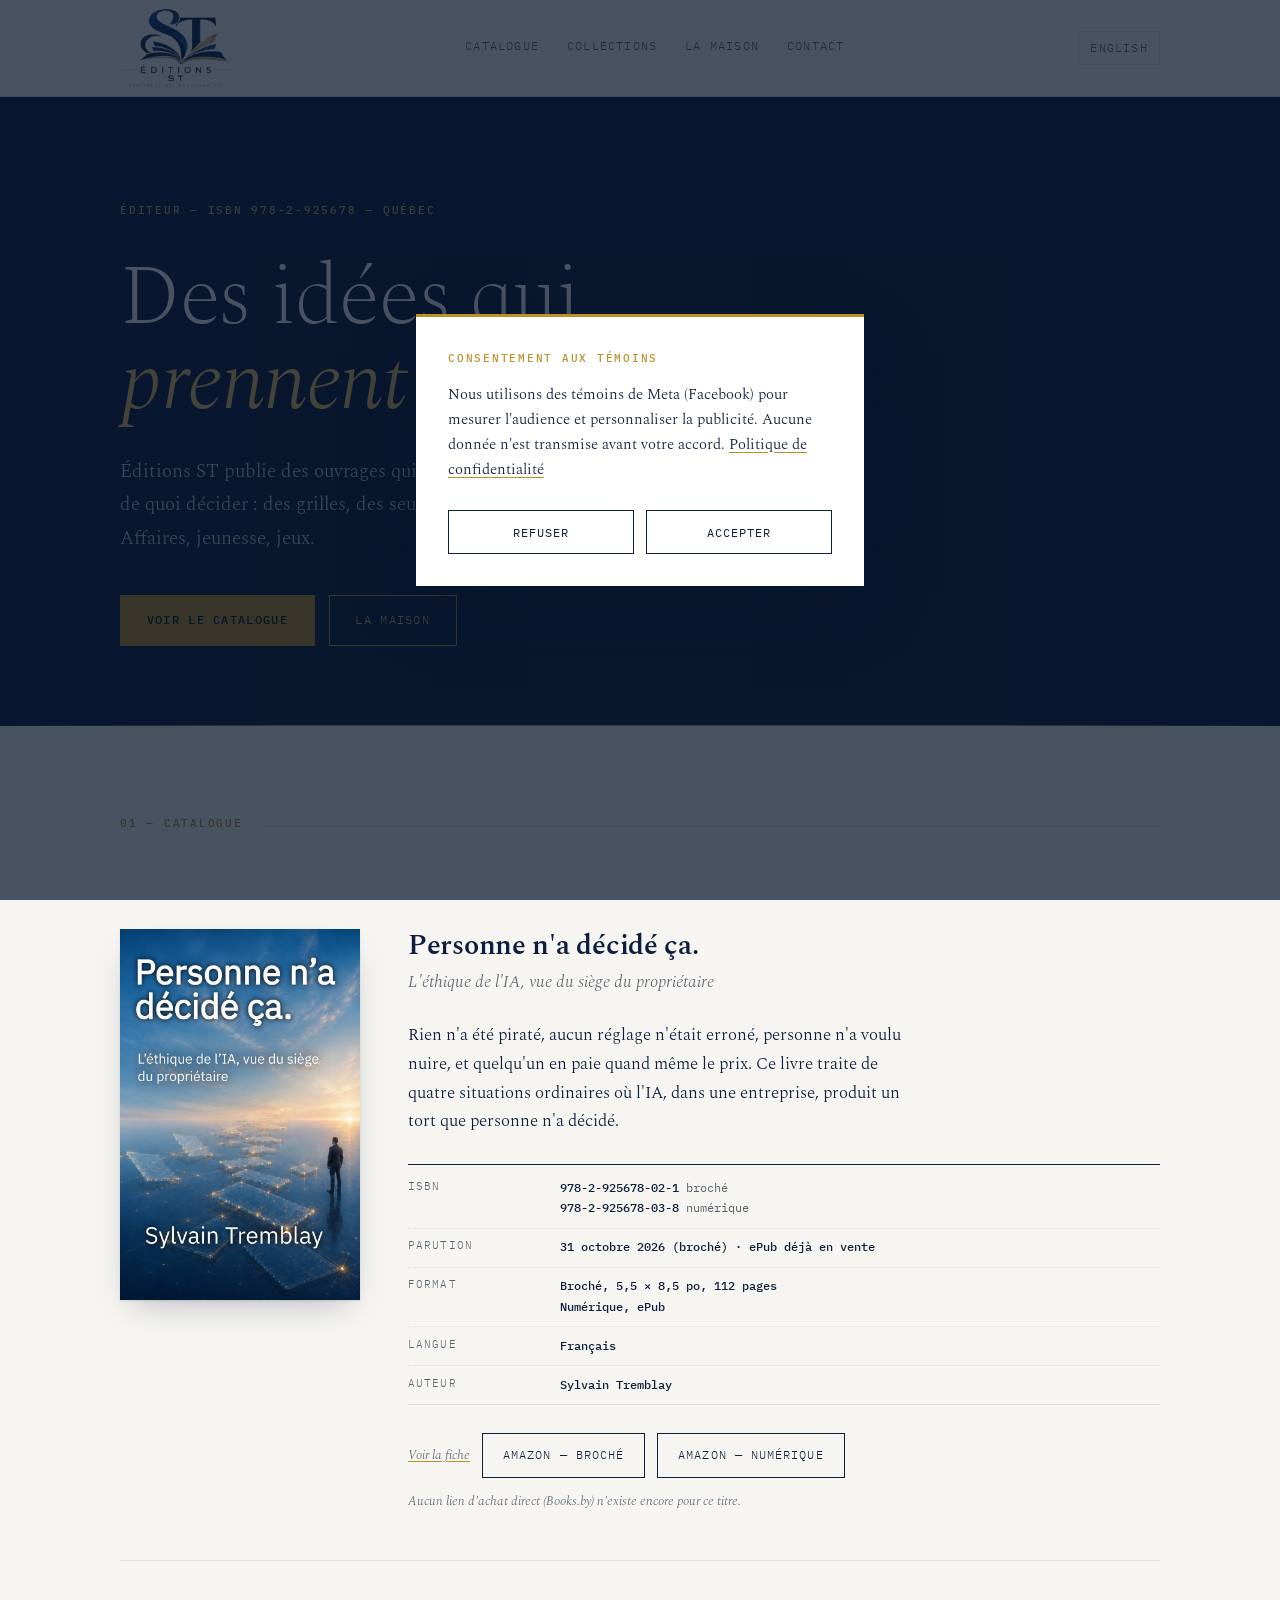
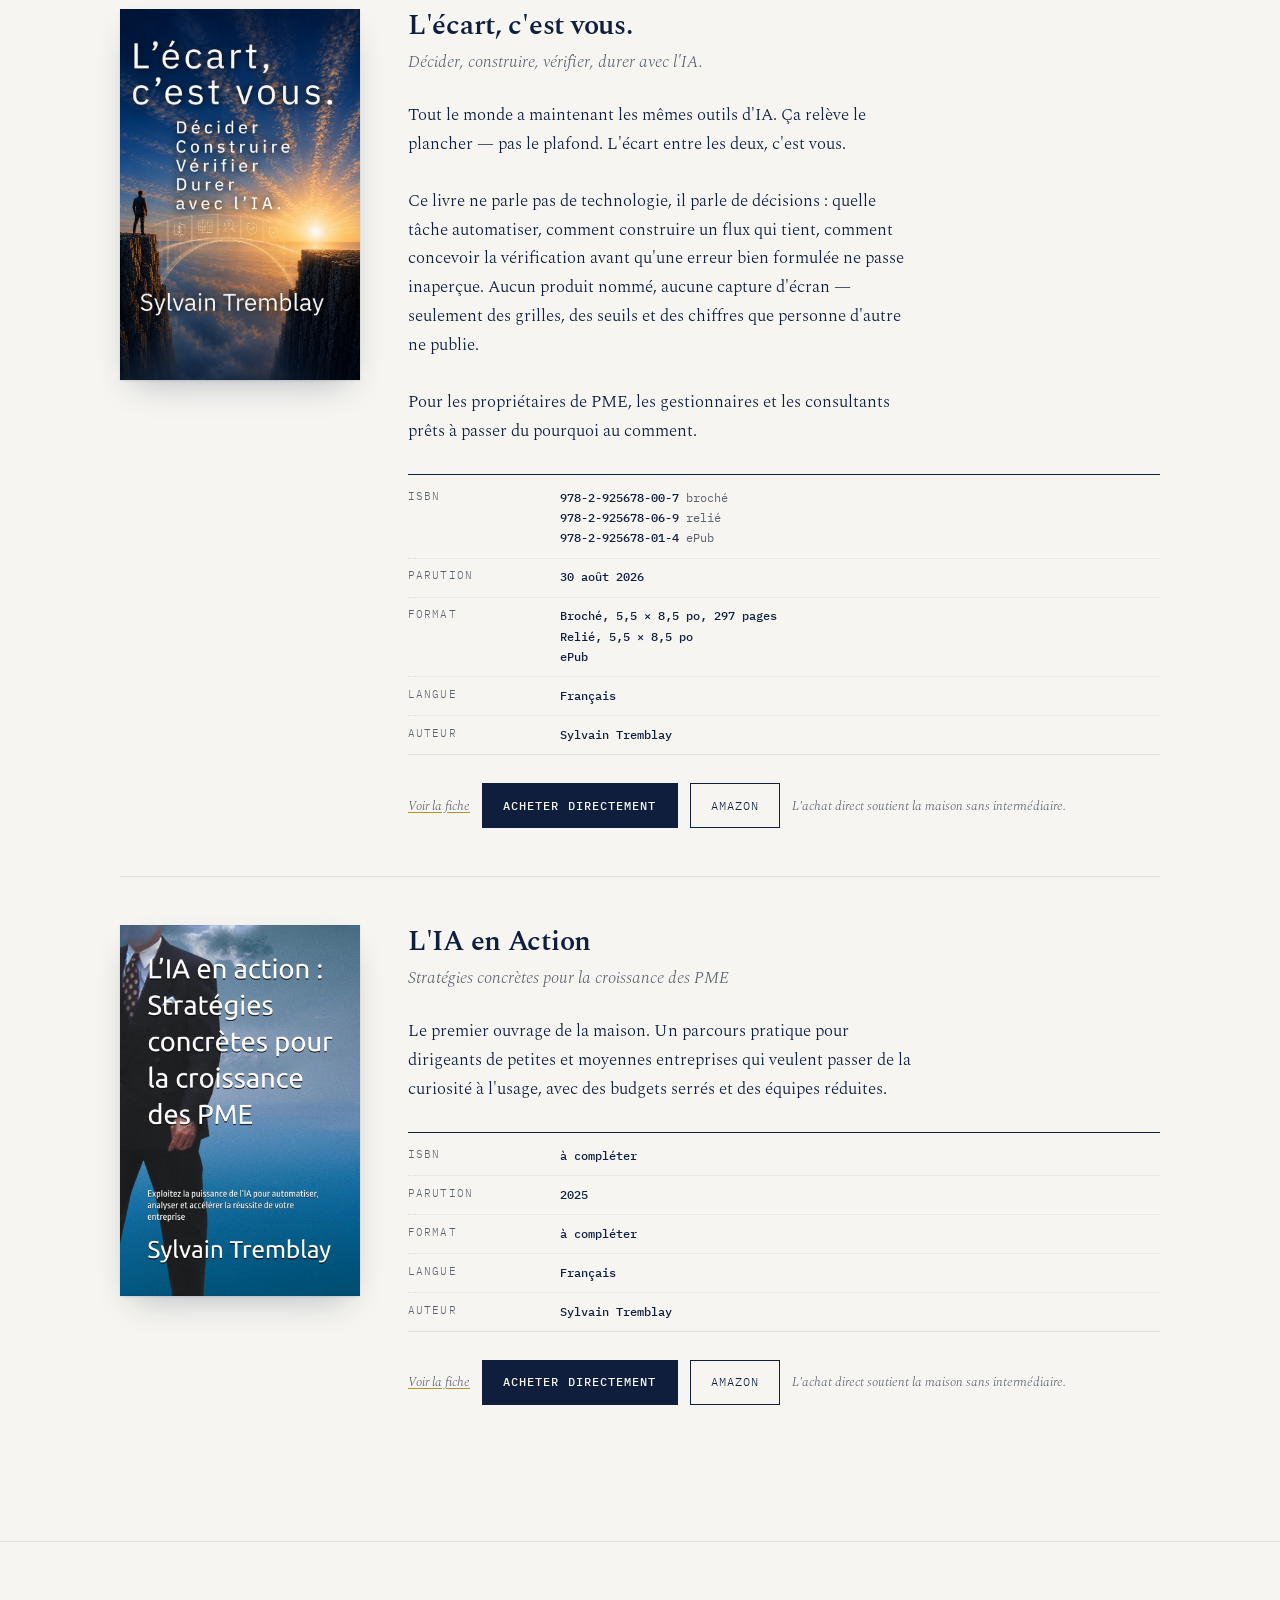
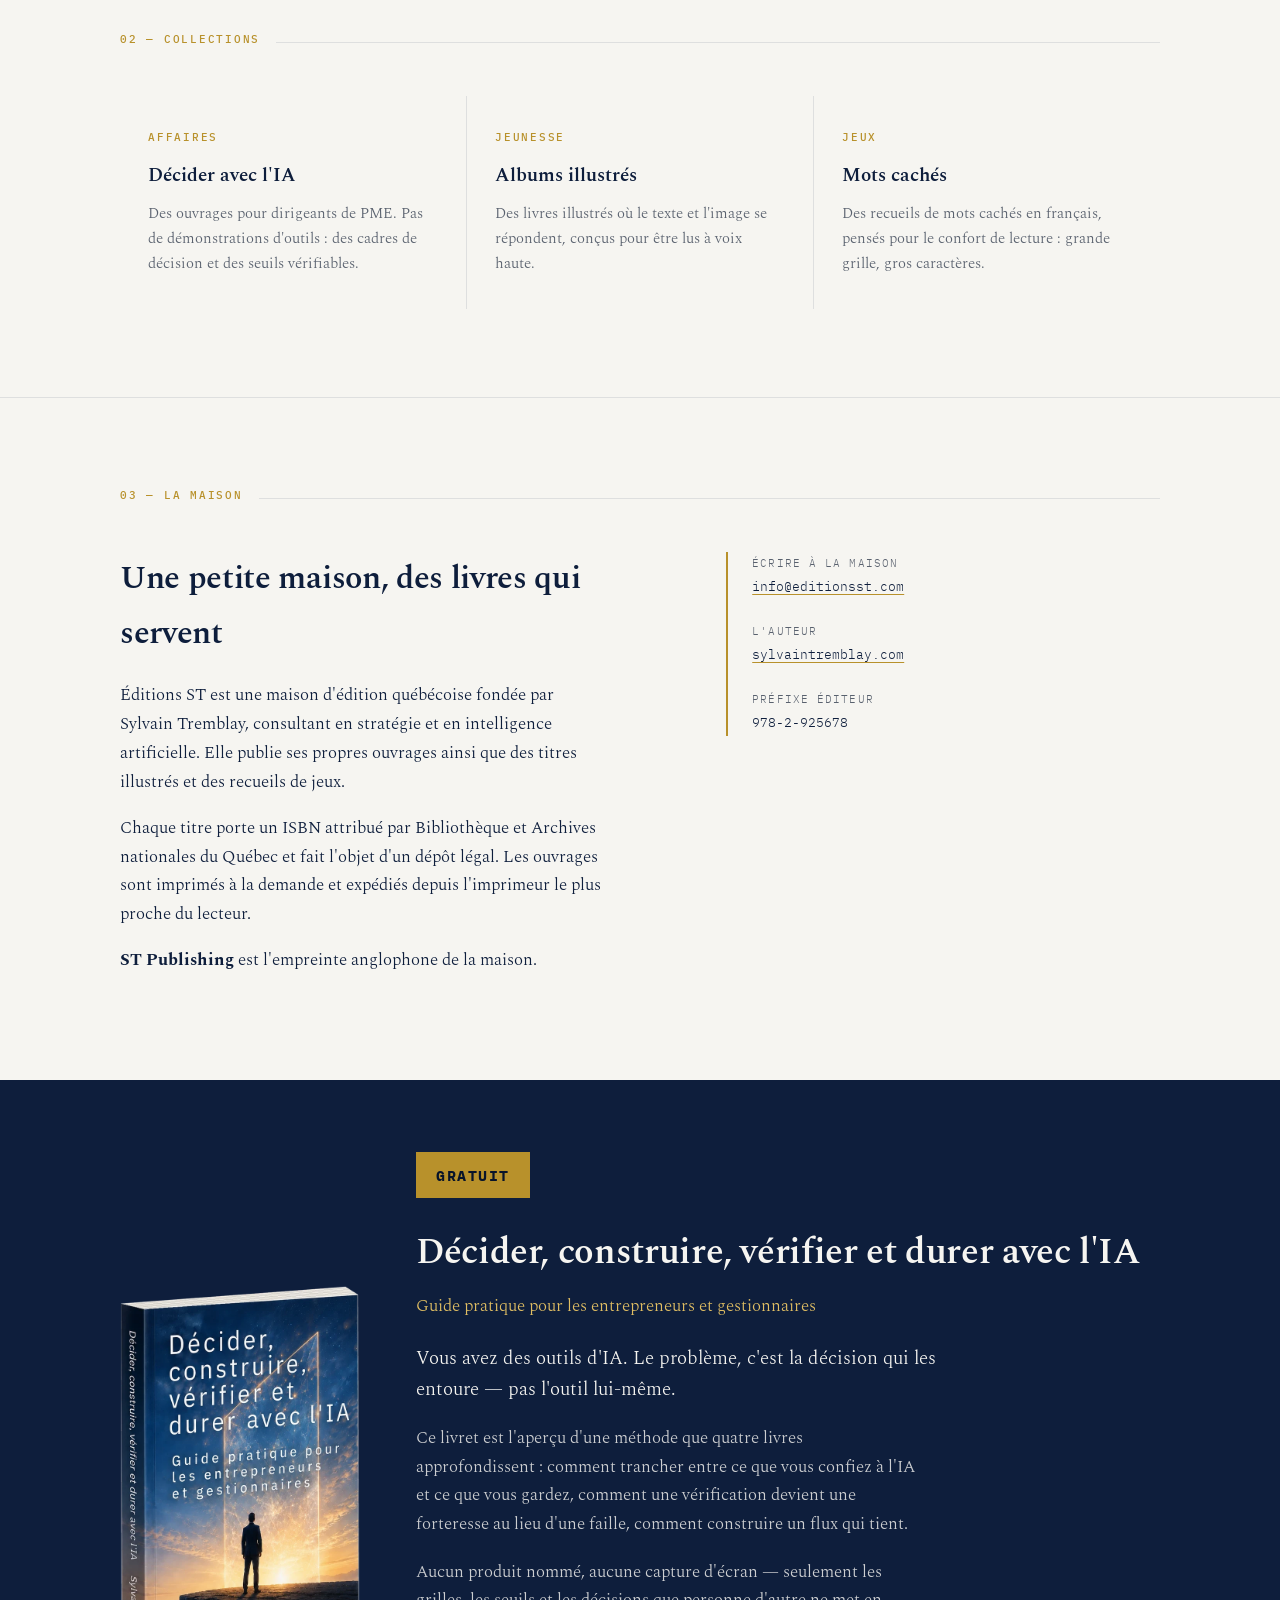
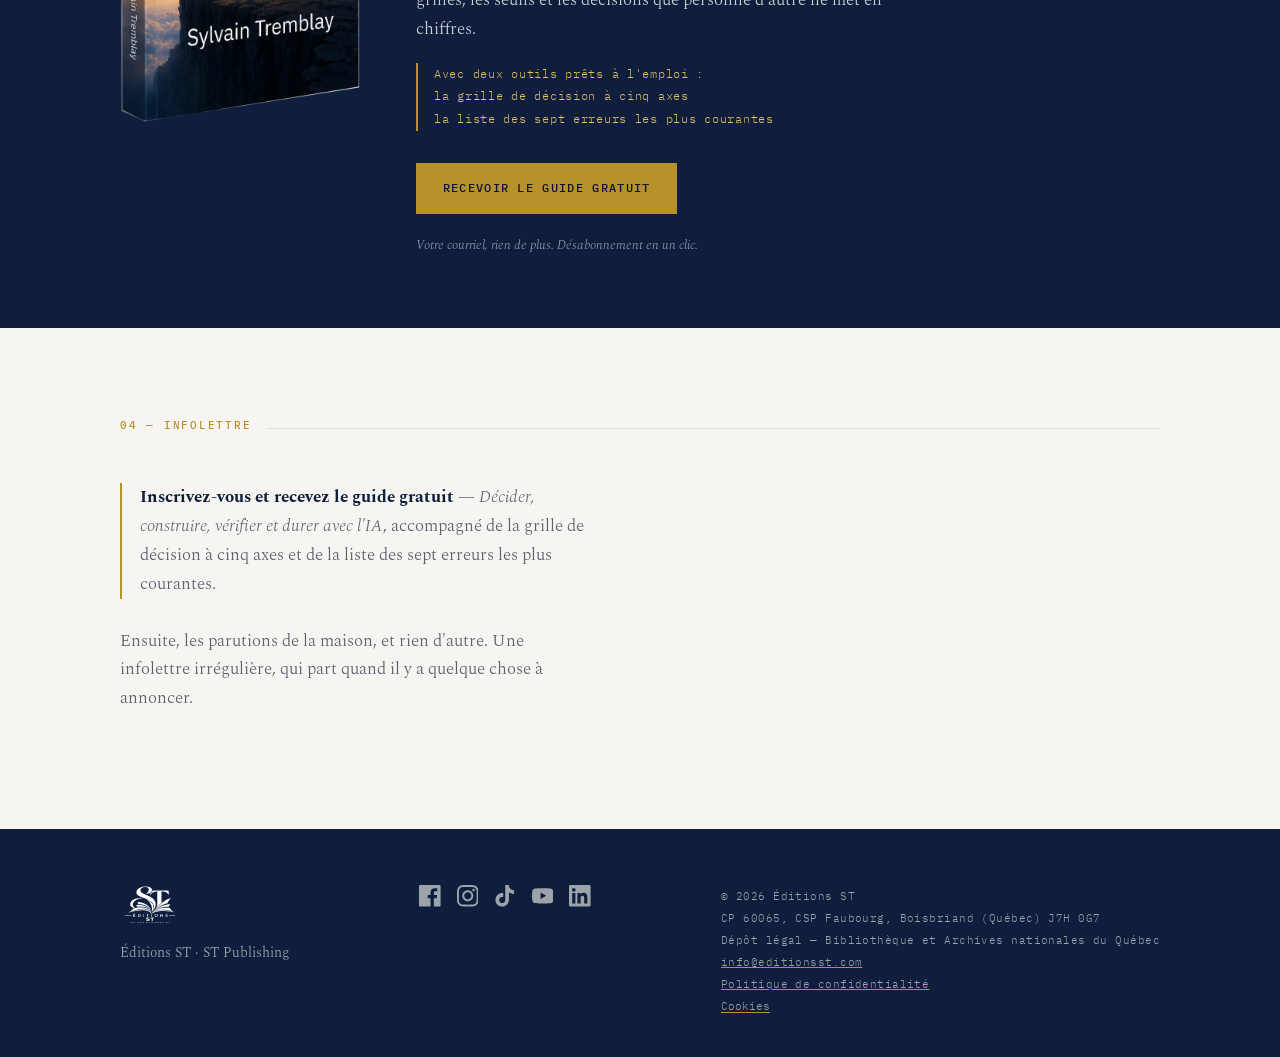
==== commit 3028d1a0: "Ajoute le nombre de pages à L'écart, c'est vous. 297 pages, fourni par Sylvain. Distinct du nombre d" ====
--- a/index.html
+++ b/index.html
@@ -231,7 +231,7 @@
         <dl class="fiche">
           <div><dt>ISBN</dt><dd>978-2-925678-00-7 <span class="mention-format">broché</span><br>978-2-925678-06-9 <span class="mention-format">relié</span><br>978-2-925678-01-4 <span class="mention-format">ePub</span></dd></div>
           <div><dt>Parution</dt><dd>30 août 2026</dd></div>
-          <div><dt>Format</dt><dd>Broché, 5,5 × 8,5 po<br>Relié, 5,5 × 8,5 po<br>ePub</dd></div>
+          <div><dt>Format</dt><dd>Broché, 5,5 × 8,5 po, 297 pages<br>Relié, 5,5 × 8,5 po<br>ePub</dd></div>
           <div><dt>Langue</dt><dd>Français</dd></div>
           <div><dt>Auteur</dt><dd>Sylvain Tremblay</dd></div>
         </dl>
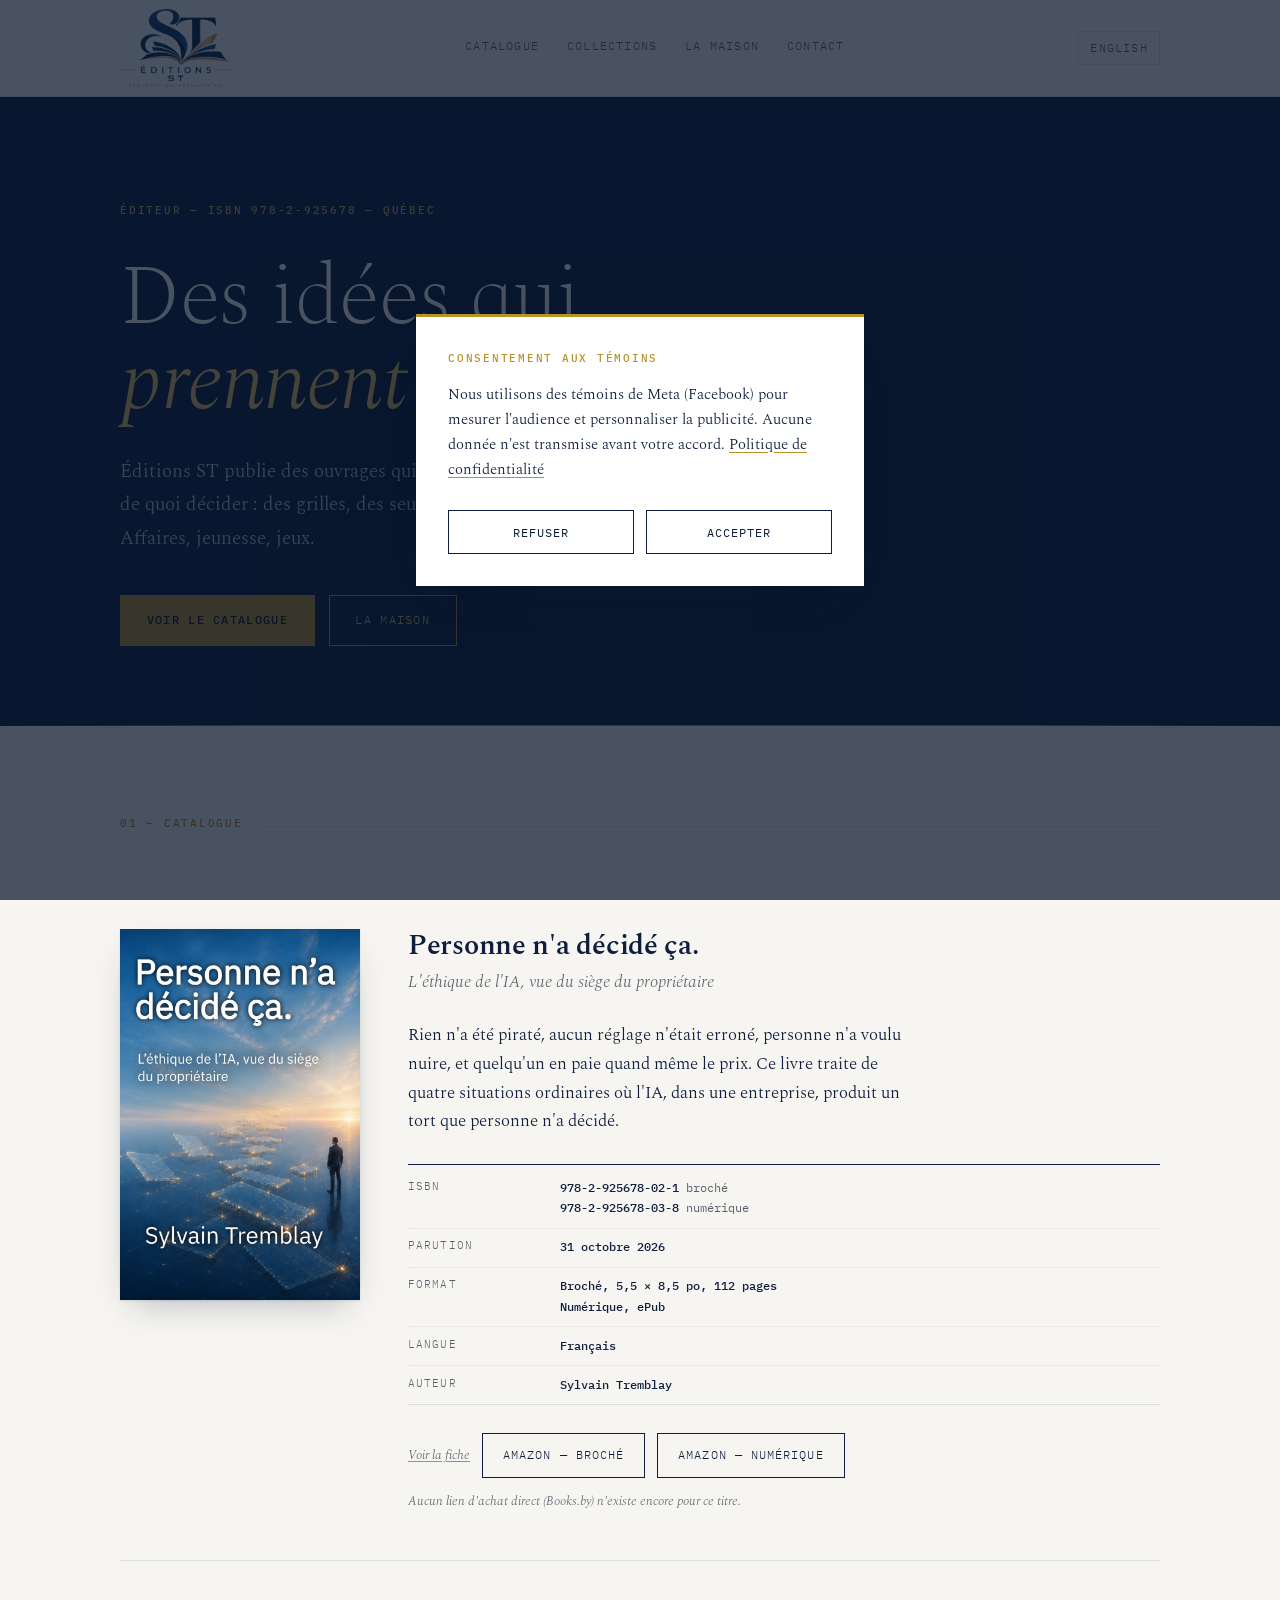
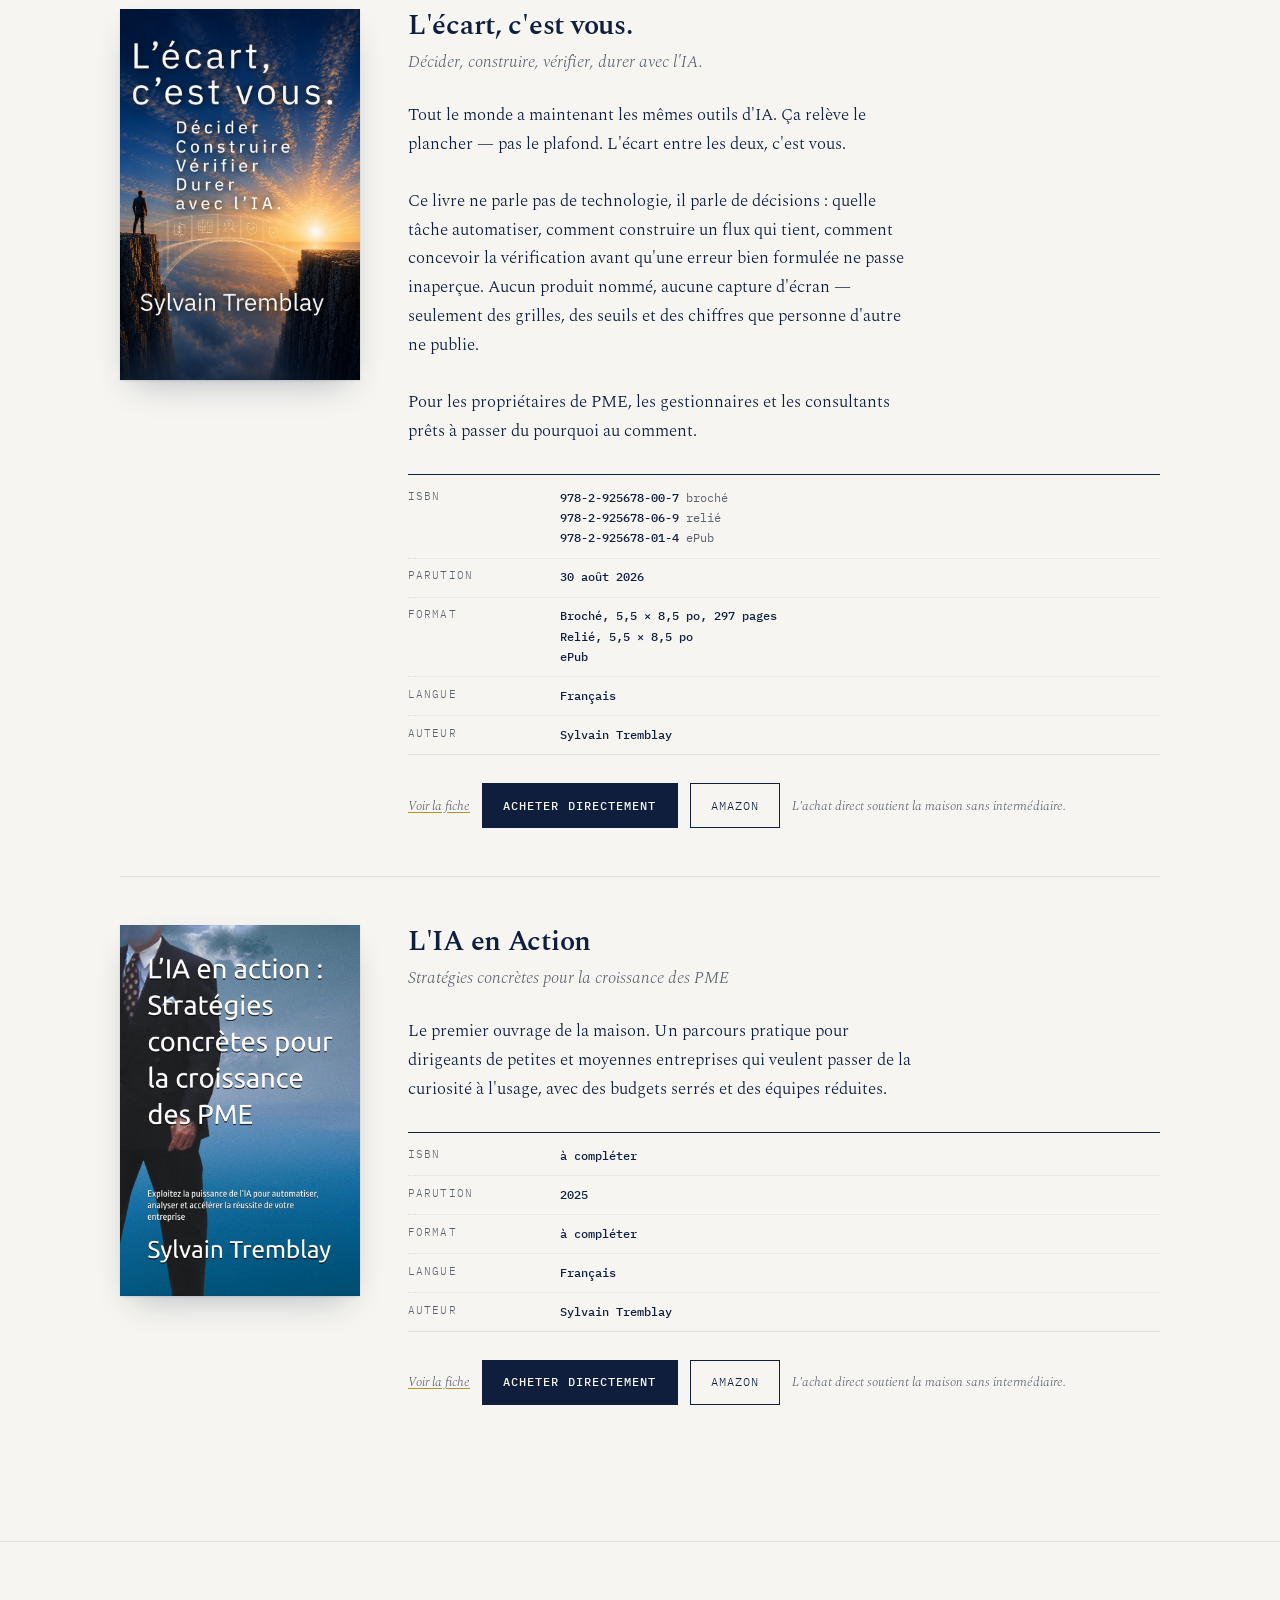
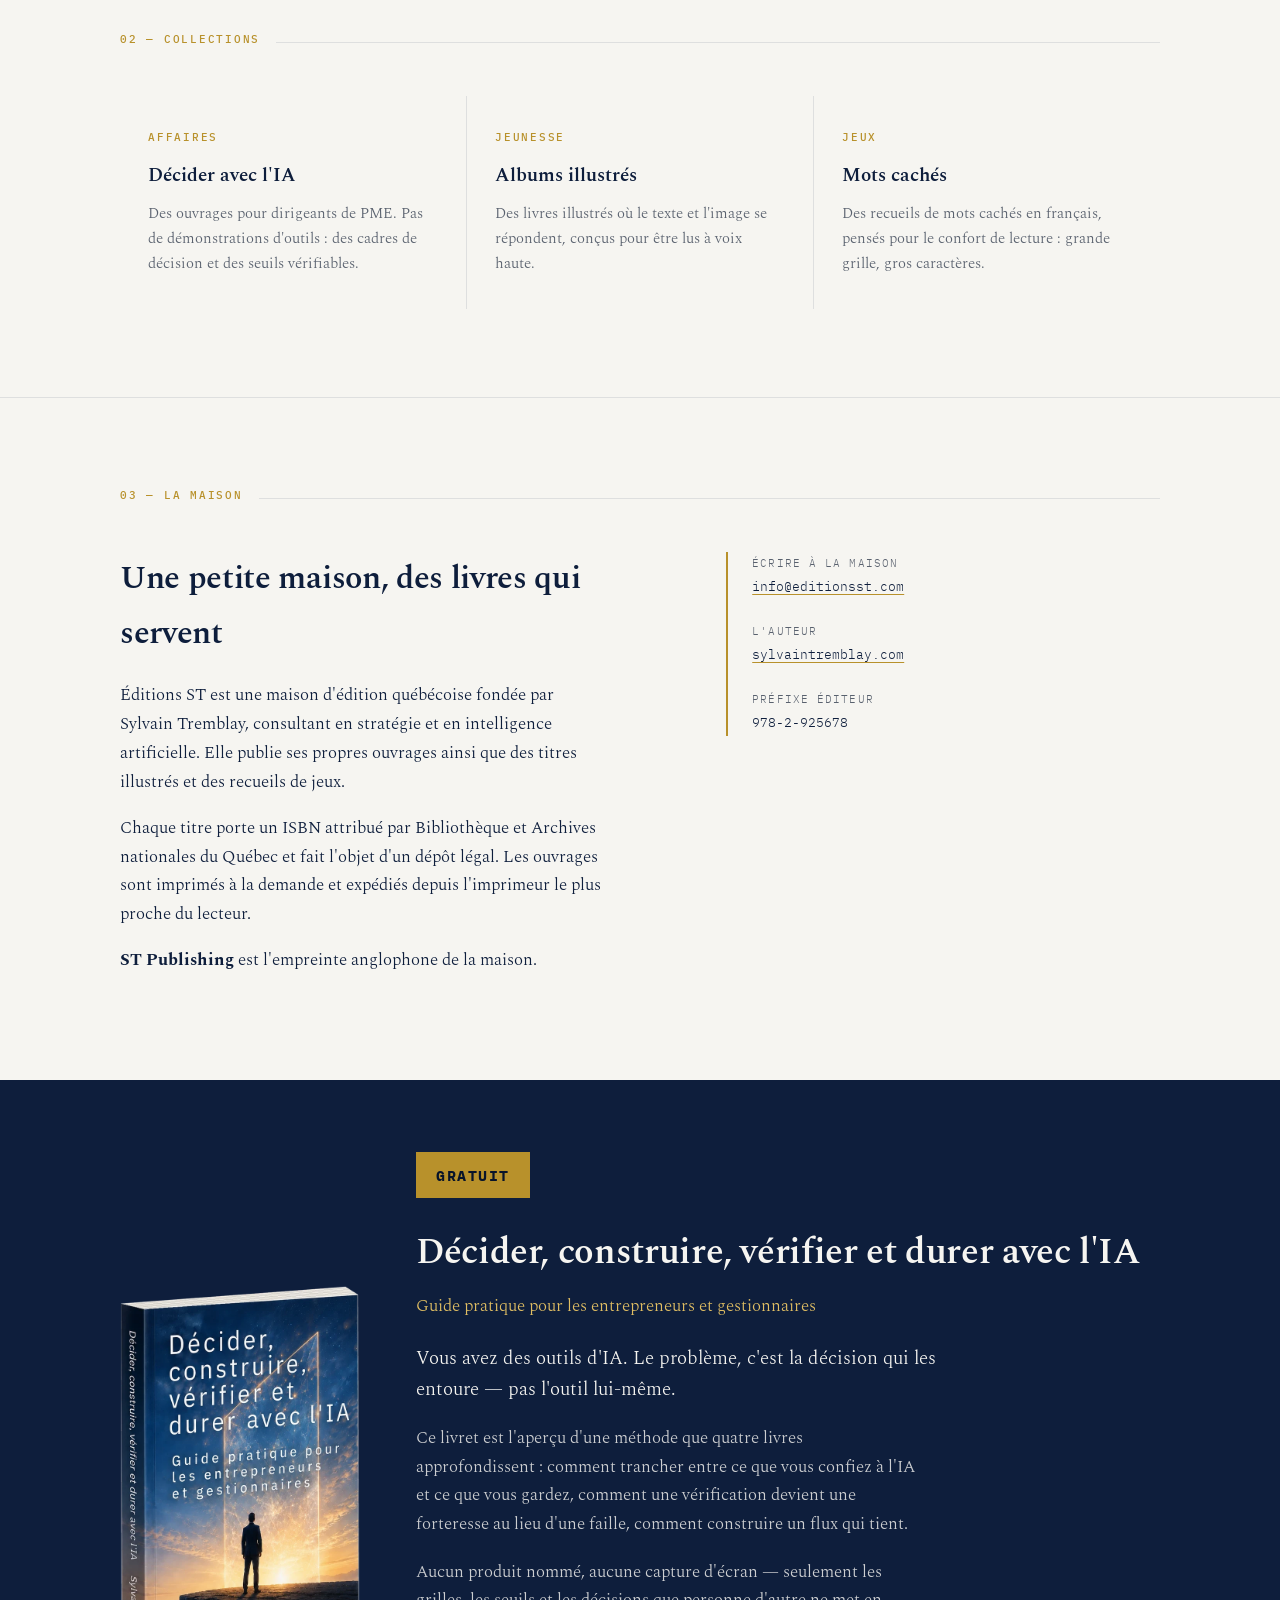
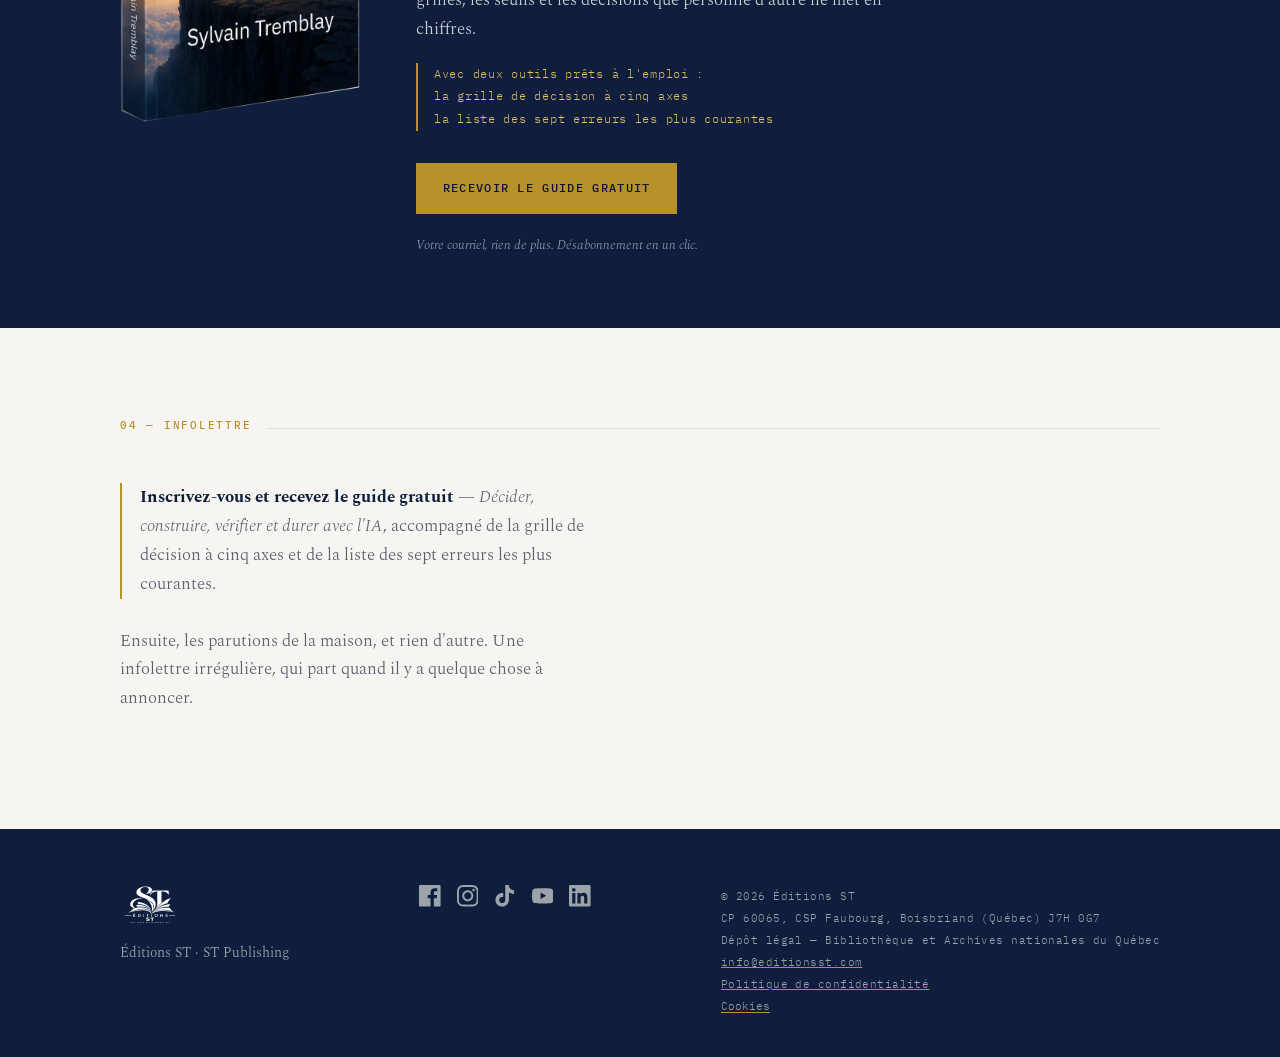
==== commit 41bb870b: "Simplifie la date de parution de Personne n'a décidé ça. « 31 octobre 2026 (broché) · ePub déjà en v" ====
--- a/index.html
+++ b/index.html
@@ -204,7 +204,7 @@
         <p class="resume">Rien n'a été piraté, aucun réglage n'était erroné, personne n'a voulu nuire, et quelqu'un en paie quand même le prix. Ce livre traite de quatre situations ordinaires où l'IA, dans une entreprise, produit un tort que personne n'a décidé.</p>
         <dl class="fiche">
           <div><dt>ISBN</dt><dd>978-2-925678-02-1 <span class="mention-format">broché</span><br>978-2-925678-03-8 <span class="mention-format">numérique</span></dd></div>
-          <div><dt>Parution</dt><dd>31 octobre 2026 (broché) · ePub déjà en vente</dd></div>
+          <div><dt>Parution</dt><dd>31 octobre 2026</dd></div>
           <div><dt>Format</dt><dd>Broché, 5,5 × 8,5 po, 112 pages<br>Numérique, ePub</dd></div>
           <div><dt>Langue</dt><dd>Français</dd></div>
           <div><dt>Auteur</dt><dd>Sylvain Tremblay</dd></div>
